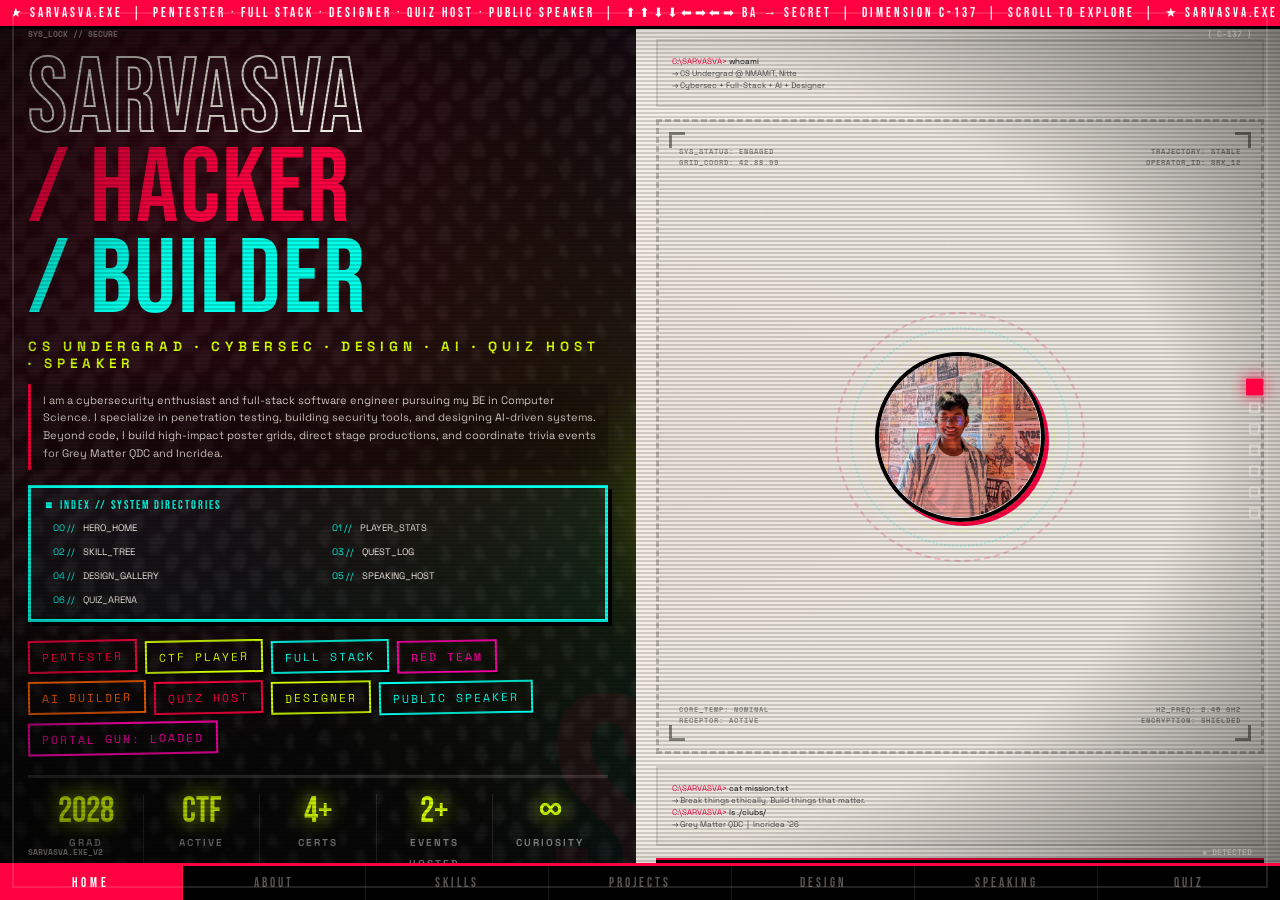
==== Portfolio/index.html @ 2b296f52 "work" ====
<!DOCTYPE html>
<html lang="en">

<head>
  <meta charset="UTF-8">
  <meta name="viewport" content="width=device-width, initial-scale=1.0">
  <title>SARVASVA :: PORTFOLIO</title>
  <link
    href="https://fonts.googleapis.com/css2?family=Bebas+Neue&family=Space+Mono:wght@400;700&family=Space+Grotesk:wght@400;700;900&display=swap"
    rel="stylesheet">
  <link rel="stylesheet" href="sarvasva_portfolio_v2.css">
</head>

<body>

  <!-- POSTER FRAME COORDINATE ANCHORS -->
  <div class="poster-frame-elements">
    <div style="position:fixed; top:28px; left:28px; z-index:9999; font-size:8px; opacity:0.35; color:var(--paper);">
      SYS_LOCK // SECURE</div>
    <div style="position:fixed; top:28px; right:28px; z-index:9999; font-size:8px; opacity:0.35; color:var(--paper);">[
      C-137 ]</div>
    <div style="position:fixed; bottom:42px; left:28px; z-index:9999; font-size:8px; opacity:0.35; color:var(--paper);">
      SARVASVA.EXE_V2</div>
    <div
      style="position:fixed; bottom:42px; right:28px; z-index:9999; font-size:8px; opacity:0.35; color:var(--paper);">◆
      DETECTED</div>
  </div>

  <div id="cDot"></div>
  <div id="cRing"></div>
  <canvas id="noiseCanvas"></canvas>
  <div id="scanlines"></div>
  <div id="rollingLine"></div>
  <div id="vignette"></div>
  <div id="centerGlow"></div>
  <div id="flickerEl"></div>

  <!-- GLOW BLOBS — repositioned to the right side (white paper background side) -->
  <div class="glow-blob"
    style="width:340px;height:230px;background:#ff0040;--dur:4s;--del:0s;--op:.1;right:15%;top:10%"></div>
  <div class="glow-blob"
    style="width:280px;height:210px;background:#d4ff00;--dur:5s;--del:1.5s;--op:.08;right:25%;top:45%"></div>
  <div class="glow-blob"
    style="width:220px;height:220px;background:#00ffea;--dur:6s;--del:3s;--op:.08;right:5%;bottom:10%"></div>
  <div class="glow-blob"
    style="width:250px;height:170px;background:#bf00ff;--dur:4.5s;--del:2s;--op:.1;right:8%;top:20%"></div>
  <div class="glow-blob"
    style="width:200px;height:180px;background:#ff00aa;--dur:5.5s;--del:0.8s;--op:.08;left:65%;top:5%"></div>

  <!-- KONAMI GAMING ARENA MODAL -->
  <div id="konami">
    <div class="k-big">ARCADE HACKER</div>
    <div class="k-sub">USE SPACEBAR OR TOUCH THE GAMEPAD TO JUMP OVER THE FIREWALLS.<br>SYS_TELEMETRY: EVADE NETWORK
      SPAM SHIELD</div>

    <div
      style="background:#000; border:3px solid var(--acid); padding:10px; position:relative; box-shadow:0 0 30px rgba(212,255,0,0.25); margin-bottom:18px; max-width:100%; width:640px; border-radius:4px; transform:rotate(-0.5deg);">
      <canvas id="gameCanvas" width="600" height="200"
        style="display:block; background:#050505; max-width:100%; height:auto; margin:0 auto; cursor:pointer;"></canvas>
      <div id="gameOverScreen"
        style="position:absolute; inset:0; background:rgba(8,8,8,0.92); display:none; flex-direction:column; align-items:center; justify-content:center; gap:12px; z-index:100;">
        <div
          style="font-family:'Bebas Neue',sans-serif; font-size:36px; color:var(--hot); letter-spacing:4px; text-shadow:0 0 20px var(--hot);">
          SYSTEM CRASHED</div>
        <div id="finalScore" style="font-size:11px; color:var(--paper); letter-spacing:1px;">DATA PACKETS EXFILTRATED: 0
        </div>
        <button class="k-close" onclick="startGame()"
          style="font-size:12px; padding:6px 14px; margin-top:5px; border-color:var(--acid); color:var(--acid); box-shadow:3px 3px 0 var(--acid);">REBOOT_HACK.EXE</button>
      </div>
    </div>

    <div style="display:flex; gap:12px;">
      <button class="k-close" onclick="startGame()"
        style="border-color:var(--cyan); color:var(--cyan); box-shadow:3px 3px 0 var(--cyan);">RUN GAME</button>
      <button class="k-close" onclick="closeGame()">CLOSE CONSOLE</button>
    </div>
  </div>

  <!-- TICKER -->
  <div id="ticker">
    <div class="tick-inner">
      &nbsp;&nbsp;★ SARVASVA.EXE &nbsp;|&nbsp; PENTESTER · FULL STACK · DESIGNER · QUIZ HOST · PUBLIC SPEAKER
      &nbsp;|&nbsp; ⬆⬆⬇⬇⬅➡⬅➡ BA → SECRET &nbsp;|&nbsp; DIMENSION C-137 &nbsp;|&nbsp;
      SCROLL TO EXPLORE &nbsp;|&nbsp; ★ SARVASVA.EXE &nbsp;|&nbsp; PENTESTER · FULL STACK · DESIGNER · QUIZ HOST ·
      PUBLIC SPEAKER &nbsp;|&nbsp; ⬆⬆⬇⬇⬅➡⬅➡ BA → SECRET &nbsp;|&nbsp; DIMENSION C-137
      &nbsp;|&nbsp; SCROLL TO EXPLORE &nbsp;|&nbsp;
    </div>
  </div>

  <!-- NAV DOTS (right side) -->
  <div id="navDots">
    <div class="ndot active" data-lbl="HOME" onclick="goSec(0)"></div>
    <div class="ndot" data-lbl="ABOUT" onclick="goSec(1)"></div>
    <div class="ndot" data-lbl="SKILLS" onclick="goSec(2)"></div>
    <div class="ndot" data-lbl="PROJECTS" onclick="goSec(3)"></div>
    <div class="ndot" data-lbl="DESIGN" onclick="goSec(4)"></div>
    <div class="ndot" data-lbl="SPEAKING" onclick="goSec(5)"></div>
    <div class="ndot" data-lbl="QUIZ" onclick="goSec(6)"></div>
  </div>

  <!-- NAV STRIP (bottom) -->
  <div id="navStrip">
    <button class="nsb active" onclick="goSec(0);setActive(this)">HOME</button>
    <button class="nsb" onclick="goSec(1);setActive(this)">ABOUT</button>
    <button class="nsb" onclick="goSec(2);setActive(this)">SKILLS</button>
    <button class="nsb" onclick="goSec(3);setActive(this)">PROJECTS</button>
    <button class="nsb" onclick="goSec(4);setActive(this)">DESIGN</button>
    <button class="nsb" onclick="goSec(5);setActive(this)">SPEAKING</button>
    <button class="nsb" onclick="goSec(6);setActive(this);initQ()">QUIZ</button>
  </div>

  <div id="scroller">

    <!-- S0: HERO (HOME) -->
    <section class="snap-sec" id="s0">
      <div class="hero-grid" style="flex:1;min-height:0">
        <div class="hero-left">
          <div>
            <div class="h-name rv">
              <span class="outline">SARVASVA</span>
              <span class="hot">/ HACKER</span>
              <span class="cyn">/ BUILDER</span>
            </div>
            <div class="h-sub rv" style="transition-delay:.1s">CS Undergrad · Cybersec · Design · AI · Quiz Host ·
              Speaker</div>

            <!-- BRAND PERSONAL INTRODUCTION -->
            <div class="h-intro rv"
              style="transition-delay:.14s; margin-top: 12px; font-size: 11px; line-height: 1.6; color: rgba(245,240,232,0.85); background: rgba(0,0,0,0.2); padding: 8px 12px; border-left: 3px solid var(--hot);">
              I am a cybersecurity enthusiast and full-stack software engineer pursuing my BE in Computer Science. I
              specialize in penetration testing, building security tools, and designing AI-driven systems. Beyond code,
              I build high-impact poster grids, direct stage productions, and coordinate trivia events for Grey Matter
              QDC and Incridea.
            </div>

            <!-- DYNAMIC CYBER INDEX (TABLE OF CONTENTS) -->
            <div class="toc-box rv" style="transition-delay:.18s;">
              <div
                style="font-family:'Bebas Neue',sans-serif; font-size:12px; letter-spacing:2px; color:var(--cyan); margin-bottom:6px; display:flex; align-items:center; gap:6px;">
                <span>■</span> INDEX // SYSTEM DIRECTORIES
              </div>
              <div style="display:grid; grid-template-columns:1fr 1fr; gap:6px 12px; font-size:9.5px;">
                <a href="javascript:goSec(0)"><span style="color:var(--cyan);">00 //</span> HERO_HOME</a>
                <a href="javascript:goSec(1)"><span style="color:var(--cyan);">01 //</span> PLAYER_STATS</a>
                <a href="javascript:goSec(2)"><span style="color:var(--cyan);">02 //</span> SKILL_TREE</a>
                <a href="javascript:goSec(3)"><span style="color:var(--cyan);">03 //</span> QUEST_LOG</a>
                <a href="javascript:goSec(4)"><span style="color:var(--cyan);">04 //</span> DESIGN_GALLERY</a>
                <a href="javascript:goSec(5)"><span style="color:var(--cyan);">05 //</span> SPEAKING_HOST</a>
                <a href="javascript:goSec(6)"><span style="color:var(--cyan);">06 //</span> QUIZ_ARENA</a>
              </div>
            </div>

            <div class="tags rv" style="transition-delay:.22s">
              <span class="tag" onclick="bTag(this)" data-title="Penetration Tester"
                data-info="Auditing networks, reverse engineering systems, and conducting detailed risk analyses.">PENTESTER</span>
              <span class="tag" onclick="bTag(this)" data-title="CTF Player"
                data-info="Actively conquering binary exploitation, cryptography, and reverse engineering flags.">CTF
                PLAYER</span>
              <span class="tag" onclick="bTag(this)" data-title="Full Stack Developer"
                data-info="Coding modular backend servers, databases, and highly responsive interactive web shells.">FULL
                STACK</span>
              <span class="tag" onclick="bTag(this)" data-title="Red Team Specialist"
                data-info="Simulating high-threat adversary workflows to build robust network defenses.">RED TEAM</span>
              <span class="tag" onclick="bTag(this)" data-title="AI System Builder"
                data-info="Deploying customized large language models, vector stores, and custom RAG chains.">AI
                BUILDER</span>
              <span class="tag" onclick="bTag(this)" data-title="Quiz Host & Master"
                data-info="Drafting mind-bending trivia queries and managing live stage scoring interfaces.">QUIZ
                HOST</span>
              <span class="tag" onclick="bTag(this)" data-title="Graphic & UI Designer"
                data-info="Curating dark sci-fi aesthetics, fluid UI grids, and high-impact event vectors.">DESIGNER</span>
              <span class="tag" onclick="bTag(this)" data-title="Public Speaker"
                data-info="Coordinating live stage operations and presenting technical workshops on offensive cyber security.">PUBLIC
                SPEAKER</span>
              <span class="tag" onclick="bTag(this)" data-title="Portal Gun State"
                data-info="Wubba Lubba Dub Dub! System parameters operating at maximum legendary levels.">PORTAL GUN:
                LOADED</span>
            </div>
          </div>
          <div class="h-stats rv" style="transition-delay:.26s">
            <div class="hstat" data-title="Academic Status"
              data-info="Pursuing a Bachelor of Engineering in Computer Science (Graduating in 2028)."><span
                class="hstat-n">2028</span><span class="hstat-l">Grad</span></div>
            <div class="hstat" data-title="Competitive Coding"
              data-info="Regularly auditing platforms and executing capture-the-flag network challenges."><span
                class="hstat-n">CTF</span><span class="hstat-l">Active</span></div>
            <div class="hstat" data-title="Professional Badges"
              data-info="Google Cybersec Foundation, TryHackMe 101, and Unreal Engine Blueprint certificates unlocked.">
              <span class="hstat-n">4+</span><span class="hstat-l">Certs</span>
            </div>
            <div class="hstat" data-title="Stage Productions"
              data-info="Successfully hosted Grey Matter QDC trivia nights and Incridea college fest events."><span
                class="hstat-n">2+</span><span class="hstat-l">Events Hosted</span></div>
            <div class="hstat" data-title="Inquiry Metric"
              data-info="Endless capacity for hacking deep hardware layers and styling glowing cyber interfaces."><span
                class="hstat-n">&#8734;</span><span class="hstat-l">Curiosity</span></div>
          </div>
        </div>

        <!-- HERO RIGHT — PROFILE PHOTO SURROUNDED BY DYNAMIC TERMINAL DIAGNOSTIC LOGS -->
        <div class="hero-right">
          <!-- Top Terminal Diagnostics -->
          <div class="term rv"
            style="margin: 0; font-size: 8px; line-height: 1.5; border-color: rgba(8,8,8,0.1); background: rgba(0,0,0,0.03);"
            data-title="Terminal Diagnostics"
            data-info="Diagnostic logs displaying core academic targets, active club roles, and developer traits.">
            <div><span class="p" style="color:var(--hot);">C:\SARVASVA&gt;</span> whoami</div>
            <div class="o" style="color:rgba(8,8,8,0.7);">&rarr; CS Undergrad @ NMAMIT, Nitte</div>
            <div class="o" style="color:rgba(8,8,8,0.7);">&rarr; Cybersec + Full-Stack + AI + Designer</div>
          </div>

          <!-- Center Photo Zone -->
          <div class="photo-zone">
            <!-- Orbiting rings -->
            <div class="photo-decor-ring ring-outer"></div>
            <div class="photo-decor-ring ring-mid"></div>
            <div class="photo-decor-ring ring-inner"></div>

            <!-- Corner Brackets -->
            <div class="photo-bracket bracket-tl"></div>
            <div class="photo-bracket bracket-tr"></div>
            <div class="photo-bracket bracket-bl"></div>
            <div class="photo-bracket bracket-br"></div>

            <!-- Cyber Telemetry overlays -->
            <div class="photo-telemetry tel-top-left">SYS_STATUS: ENGAGED<br>GRID_COORD: 42.88.99</div>
            <div class="photo-telemetry tel-top-right">TRAJECTORY: STABLE<br>OPERATOR_ID: SRX_12</div>
            <div class="photo-telemetry tel-bottom-left">CORE_TEMP: NOMINAL<br>RECEPTOR: ACTIVE</div>
            <div class="photo-telemetry tel-bottom-right">HZ_FREQ: 2.45 GHz<br>ENCRYPTION: SHIELDED</div>

            <!-- Clickable Photo Container -->
            <div id="profilePhotoContainer" class="photo-container rv sr"
              style="transition-delay:.22s; width: 170px; height: 170px; border-radius: 50%; overflow: hidden; border: 4px solid #000; box-shadow: 4px 4px 0 var(--hot); position: relative; z-index: 2; cursor: pointer; margin: 0 auto;"
              data-title="Personal Profile Photo" data-info="Sarvasva's verified operator portrait. Click to interact!">
              <img src="user_profile.png" alt="Sarvasva Profile"
                style="width: 100%; height: 100%; object-fit: cover; display: block; border-radius: 50%;">
            </div>

            <!-- Dialogue bubble -->
            <div id="pokeDialog" class="poke-bubble" style="top: 20px; left: 52%;">STOP TOUCHING ME!</div>
          </div>

          <!-- Bottom Terminal Diagnostics -->
          <div class="term rv"
            style="margin: 0; font-size: 8px; line-height: 1.5; border-color: rgba(8,8,8,0.1); background: rgba(0,0,0,0.03);"
            data-title="Mission Telemetry" data-info="Hacking targets, club records, and software metrics.">
            <div><span class="p" style="color:var(--hot);">C:\SARVASVA&gt;</span> cat mission.txt</div>
            <div class="o" style="color:rgba(8,8,8,0.7);">&rarr; Break things ethically. Build things that matter.</div>
            <div><span class="p" style="color:var(--hot);">C:\SARVASVA&gt;</span> ls ./clubs/</div>
            <div class="o" style="color:rgba(8,8,8,0.7);">&rarr; Grey Matter QDC &nbsp;|&nbsp; Incridea '26</div>
          </div>

          <!-- Bar Stats -->
          <div class="poster-bar" style="background:#000; border-top: 2px solid var(--hot); padding: 6px 12px;">
            <div class="pb-quote rv" style="transition-delay:.3s; color:#fff;" data-title="Rick Sanchez Quote"
              data-info="Active console broadcast node.">"I'M DEVELOPER RICK!"</div>
            <div class="pb-right">
              <span class="pb-hp-label">HP</span>
              <div class="pb-track">
                <div class="pb-fill"></div>
              </div>
              <span id="clk">00:00:00</span>
            </div>
          </div>
        </div>
      </div>
      <div class="scroll-hint">scroll to explore <span class="sh-arr">&#8595;</span></div>
    </section>

    <!-- S1: PLAYER STATS (ABOUT ME RIGHT AFTER HOME) -->
    <section class="snap-sec" id="s1">
      <div class="sec-hdr">
        <div class="sec-num">01</div>
        <div class="sec-title rv sl">PLAYER <em>STATS</em></div>
      </div>
      <div class="sec-body" style="padding:3px; position:relative;">
        <!-- Cyber Sticker stamp -->
        <svg class="cyber-badge" style="top: -22px; right: 55px; transform: rotate(14deg);" viewBox="0 0 100 100"
          data-title="System Operator Certified Sticker"
          data-info="Hacker credentials initialized. System integrity check operating at 100% efficiency.">
          <polygon points="50,5 95,25 95,75 50,95 5,75 5,25" fill="var(--ink)" stroke="var(--acid)" stroke-width="4" />
          <circle cx="50" cy="50" r="28" fill="none" stroke="var(--acid)" stroke-dasharray="3 3" stroke-width="2" />
          <text x="50" y="46" font-family="'Space Grotesk'" font-size="10" font-weight="bold" fill="var(--acid)"
            text-anchor="middle" letter-spacing="1">SYS_OP</text>
          <text x="50" y="62" font-family="'Space Grotesk'" font-size="10" font-weight="bold" fill="var(--acid)"
            text-anchor="middle" letter-spacing="1">ACTIVE</text>
        </svg>
        <div class="asplit">
          <div class="aleft">
            <div class="statg rv">
              <div class="stc" data-title="Graduation Quest"
                data-info="On track to finalize CS engineering degree layers in 2028."><span
                  class="stbig">2028</span><span class="stsm">Graduation</span></div>
              <div class="stc" data-title="Hacking Activity"
                data-info="Regularly auditing platforms and executing capture-the-flag network challenges."><span
                  class="stbig">CTF</span><span class="stsm">Active</span></div>
              <div class="stc" data-title="Credentials Block"
                data-info="4+ global security and framework certifications acquired and validated."><span
                  class="stbig">4+</span><span class="stsm">Certs</span></div>
              <div class="stc" data-title="Curiosity Curve"
                data-info="Hacking deep hardware loops and styling interfaces forever."><span
                  class="stbig">&#8734;</span><span class="stsm">Curiosity</span></div>
            </div>
            <div style="height:3px;background:rgba(245,240,232,.08);margin:3px 0"></div>
            <div class="term rv" style="transition-delay:.1s" data-title="Clubs & Affiliations"
              data-info="Clubs, committees, and publicity networks.">
              <div><span class="p">C:\SARVASVA&gt;</span> ls ./clubs/</div>
              <div class="o">&rarr; Grey Matter QDC (Design + Quiz) &nbsp;&#183;&nbsp; Incridea '26 (Publicity)</div>
              <div><span class="p">C:\SARVASVA&gt;</span> whoami</div>
              <div class="o">&rarr; CS Undergrad @ NMAM Institute of Technology, Nitte</div>
            </div>
            <div class="term rv" style="transition-delay:.15s" data-title="Professional Logs"
              data-info="System history: Asynchronous hardware development and prompt framework designs.">
              <div><span class="p">C:\SARVASVA&gt;</span> cat experience.txt</div>
              <div class="o">&rarr; Software Dev Intern — AIC NITTE Incubation Center</div>
              <div class="o">&rarr; Jun–Aug 2024 · Hardware + Arduino + Prompt Engineering</div>
            </div>
          </div>
          <div class="aright">
            <div
              style="font-family:'Bebas Neue',sans-serif;font-size:12px;letter-spacing:4px;color:rgba(245,240,232,.28);margin-bottom:10px">
              ACHIEVEMENTS UNLOCKED</div>
            <div class="certs rv">
              <div class="cert" data-title="Google Credential"
                data-info="Google Cybersecurity Professional Certification. Network defense, incident response, and Unix logging.">
                Google: Cybersecurity Foundations</div>
              <div class="cert" data-title="TryHackMe Rank"
                data-info="TryHackMe Cybersecurity 101. Auditing web injection layers, active scans, and cryptos.">
                TryHackMe: Cybersecurity 101</div>
              <div class="cert" data-title="Hacking Badge"
                data-info="Ethical Hacking course by ZSecurity. Sockets, reverse proxies, and trojans.">ZSecurity:
                Ethical Hacking From Scratch</div>
              <div class="cert" data-title="UE5 Engine Developer"
                data-info="Unreal Engine Blueprint Developer certification. Compiling virtual physics nodes and 3D visual environments.">
                Unreal Engine Blueprint Developer</div>
            </div>
            <div
              style="font-family:'Bebas Neue',sans-serif;font-size:12px;letter-spacing:4px;color:rgba(245,240,232,.28);margin:11px 0 9px">
              OPEN TO COLLABORATE</div>
            <div class="cbtns rv" style="transition-delay:.12s">
              <a href="mailto:sarvasva5758@gmail.com" class="cbtn" data-title="Direct Mail Connection"
                data-info="Send a secure connection request directly to sarvasva5758@gmail.com.">✉
                &nbsp;sarvasva5758@gmail.com<span class="arr">&rarr;</span></a>
              <a href="https://linkedin.com/in/sarvasva-s-4470562b4" class="cbtn" target="_blank" rel="noopener"
                data-title="LinkedIn Hub" data-info="Connect via professional profile pathways on LinkedIn.">⬥
                &nbsp;LinkedIn<span class="arr">&rarr;</span></a>
              <a href="https://github.com/scrxtch12418" class="cbtn" target="_blank" rel="noopener"
                data-title="GitHub Matrix"
                data-info="Browse active code blocks, AI libraries, and retro script modules on GitHub.">⌥ &nbsp;GitHub
                / scrxtch12418<span class="arr">&rarr;</span></a>
              <a href="tel:+918618971296" class="cbtn" data-title="Mobile Shell Direct"
                data-info="Dial the direct operator mobile voice pipeline at +91 861 897 1296.">☎ &nbsp;+91 861 897
                1296<span class="arr">&rarr;</span></a>
            </div>
          </div>
        </div>
      </div>
    </section>

    <!-- S2: SKILLS -->
    <section class="snap-sec" id="s2">
      <div class="sec-hdr">
        <div class="sec-num">02</div>
        <div class="sec-title rv sl">SKILL <em>TREE</em></div>
      </div>
      <div class="sec-body">
        <div class="sg">
          <div class="sk rv" style="transition-delay:.05s">
            <div class="sk-title">CYBER / OFFENSE</div>
            <div class="sk-list">
              <div class="sk-item">Penetration Testing <span style="color:var(--hot)">[READY]</span></div>
              <div class="sk-item">Red Teaming <span style="color:var(--hot)">[READY]</span></div>
              <div class="sk-item">Network Engineering <span style="color:var(--hot)">[READY]</span></div>
              <div class="sk-item">LLM Security <span style="color:var(--hot)">[READY]</span></div>
              <div class="sk-item">Vulnerability Analysis <span style="color:var(--hot)">[READY]</span></div>
            </div>
            <div class="brow">
              <span class="badge" data-title="Exploitation Suite"
                data-info="Metasploit: Premier active cyber vulnerability execution framework.">Metasploit</span>
              <span class="badge" data-title="Cyber OS Platform"
                data-info="Kali Linux: Offensive platform for auditing hardware and software endpoints.">Kali
                Linux</span>
              <span class="badge" data-title="Security Standard"
                data-info="OWASP: Top 10 vulnerabilities auditor tracking web data breaches.">OWASP</span>
              <span class="badge" data-title="Packet Analyzer"
                data-info="Wireshark: Analyzing deep network streams, protocol packets, and frame handshakes.">Wireshark</span>
            </div>
          </div>
          <div class="sk rv" style="transition-delay:.1s">
            <div class="sk-title">LANGUAGES</div>
            <div class="sk-list">
              <div class="sk-item">Python <span style="color:var(--acid)">[READY]</span></div>
              <div class="sk-item">JavaScript <span style="color:var(--acid)">[READY]</span></div>
              <div class="sk-item">Java <span style="color:var(--acid)">[READY]</span></div>
              <div class="sk-item">C <span style="color:var(--acid)">[READY]</span></div>
              <div class="sk-item">C# <span style="color:var(--acid)">[READY]</span></div>
            </div>
            <div class="brow">
              <span class="badge" data-title="Backend JS"
                data-info="Node.js: High-performance V8 runtime executing scalable backend servers.">Node.js</span>
              <span class="badge" data-title="Server Router"
                data-info="Express: Clean routing architecture handling client APIs and REST requests.">Express</span>
              <span class="badge" data-title="API Architecture"
                data-info="REST API: Building standard JSON endpoints for instant network data delivery.">REST
                API</span>
            </div>
          </div>
          <div class="sk rv" style="transition-delay:.15s">
            <div class="sk-title">DESIGN</div>
            <div class="sk-list">
              <div class="sk-item">Canva <span style="color:var(--cyan)">[READY]</span></div>
              <div class="sk-item">Lightroom <span style="color:var(--cyan)">[READY]</span></div>
              <div class="sk-item">Content Writing <span style="color:var(--cyan)">[READY]</span></div>
              <div class="sk-item">Typography <span style="color:var(--cyan)">[READY]</span></div>
            </div>
            <div class="brow">
              <span class="badge" data-title="Creative Agency"
                data-info="Grey Matter QDC: Leading graphic campaigns and orchestrating massive stage quizzes.">Grey
                Matter QDC</span>
              <span class="badge" data-title="National Tech Fest"
                data-info="Incridea '26: Designing the visual identity pack and co-hosting major stage tracks.">Incridea
                '26</span>
            </div>
          </div>
          <div class="sk rv" style="transition-delay:.2s">
            <div class="sk-title">AI / ML</div>
            <div class="sk-list">
              <div class="sk-item">LLM Integration <span style="color:var(--purple)">[READY]</span></div>
              <div class="sk-item">RAG Systems <span style="color:var(--purple)">[READY]</span></div>
              <div class="sk-item">LSTM / ML <span style="color:var(--purple)">[READY]</span></div>
            </div>
            <div class="brow">
              <span class="badge" data-title="Local AI Hub"
                data-info="Ollama: Executing secure offline models (Llama3, Mistral) on hardware setups.">Ollama</span>
              <span class="badge" data-title="AI Pipeline Agent"
                data-info="LangChain: Developing structured workflows to chain prompts, tools, and data stores.">LangChain</span>
              <span class="badge" data-title="Prompt Tuning"
                data-info="Prompt Eng.: Structuring meta-parameters to guide neural networks into accurate outputs.">Prompt
                Eng.</span>
            </div>
          </div>
        </div>
      </div>
    </section>

    <!-- S3: PROJECTS (QUEST LOG WITH GITHUB REDIRECTS) -->
    <section class="snap-sec" id="s3">
      <div class="sec-hdr">
        <div class="sec-num">03</div>
        <div class="sec-title rv sl">QUEST <em>LOG</em></div>
      </div>
      <div class="sec-body" style="position:relative;">
        <!-- Cyber Stamp sticker -->
        <svg class="cyber-badge" style="top: -24px; right: 50px; transform: rotate(-8deg);" viewBox="0 0 100 100"
          data-title="Code exfiltrator badge"
          data-info="Quest Log verified blocks. 100% of repositories successfully deployed and compiled.">
          <circle cx="50" cy="50" r="42" fill="var(--ink)" stroke="var(--cyan)" stroke-width="4" />
          <polygon points="50,15 85,78 15,78" fill="none" stroke="var(--cyan)" stroke-width="2" />
          <text x="50" y="52" font-family="'Space Grotesk'" font-size="10" font-weight="bold" fill="var(--cyan)"
            text-anchor="middle">CODE</text>
          <text x="50" y="66" font-family="'Space Grotesk'" font-size="10" font-weight="bold" fill="var(--cyan)"
            text-anchor="middle">DEPLOY</text>
        </svg>
        <div class="pg">
          <a href="https://github.com/scrxtch12418/Projects/tree/main/Prompt%20Injection%20Checker" target="_blank"
            rel="noopener" class="pc-link">
            <div class="pc rv" data-n="01" data-title="LLM Security Framework"
              data-info="Click to view Github repository. Prevent prompt injections, scan PII keys, and secure API layers.">
              <div class="p-rarity epic">&#9670; EPIC RARITY</div>
              <div class="p-title">LLM SECURITY FRAMEWORK</div>
              <div class="p-desc">Red-teaming framework with input/output validation pipelines. Detects prompt injection
                across 11 categories — API keys, SSNs, JWT tokens. Confidence scoring + severity classification. Full
                CLI tool with test suite.</div>
              <div class="ptags"><span class="ptag">Python</span><span class="ptag">NLP</span><span
                  class="ptag">spaCy</span><span class="ptag">LangChain</span><span class="ptag">Red Team</span></div>
            </div>
          </a>
          <a href="https://github.com/scrxtch12418/rat-research" target="_blank" rel="noopener" class="pc-link">
            <div class="pc rv" data-n="02" style="transition-delay:.08s" data-title="RAT - Cyber Lab Research"
              data-info="Click to view Github repository. Testing socket client connections and reverse terminal telemetry.">
              <div class="p-rarity rare">&#9670; RARE RARITY</div>
              <div class="p-title">RAT — ETHICAL RESEARCH</div>
              <div class="p-desc">Python Remote Access Trojan in a controlled lab — reverse shell, remote command
                execution, file exfiltration. Documented threat-model analysis. For ethical use only.</div>
              <div class="ptags"><span class="ptag">Python</span><span class="ptag">Sockets</span><span
                  class="ptag">Ethical Hacking</span><span class="ptag">Threat Modeling</span></div>
            </div>
          </a>
          <a href="https://github.com/scrxtch12418/Projects/tree/main/Focus%20Extension" target="_blank" rel="noopener"
            class="pc-link">
            <div class="pc rv" data-n="03" style="transition-delay:.16s" data-title="ADHD Focus Node"
              data-info="Click to view Github repository. Persistent storage timers, tab limiting, and domain blockades.">
              <div class="p-rarity uncommon">&#9670; UNCOMMON</div>
              <div class="p-title">ADHD FOCUS EXTENSION</div>
              <div class="p-desc">Published Chrome extension — focus timers, site-blocking, task reminders. Chrome
                Extensions API for persistent storage and tab management.</div>
              <div class="ptags"><span class="ptag">HTML/CSS</span><span class="ptag">JavaScript</span><span
                  class="ptag">Chrome API</span><span class="ptag">UX Design</span></div>
            </div>
          </a>
        </div>
        <div style="background:var(--hot);padding:12px 18px;margin-top:12px" data-title="Rick's Wisdom Broadcast"
          data-info="Wubba Lubba Dub Dub! Make sure to take the side quests; they have the most interesting code.">
          <span style="font-family:'Bebas Neue',sans-serif;font-size:17px;letter-spacing:3px;color:#fff">"That's a side
            quest, Morty. Everything in life is a side quest."</span>
        </div>
      </div>
    </section>

    <!-- S4: DESIGN GALLERY -->
    <section class="snap-sec" id="s4">
      <div class="sec-hdr">
        <div class="sec-num">04</div>
        <div class="sec-title rv sl">DESIGN <em>GALLERY</em></div>
      </div>
      <div class="sec-body">
        <div class="design-info-bar">
          <span>Grey Matter QDC &nbsp;&#183;&nbsp; Incridea '26 &nbsp;&#183;&nbsp; Event Design</span>
          <span style="color:rgba(245,240,232,.25)">Hover to explore details & click to expand</span>
        </div>

        <div class="dg-grid">

          <div class="di rv" style="transition-delay:.04s">
            <img class="di-img" src="motley_crew_quiz.png" alt="The Motley Crew Quiz">
            <div class="di-ov">
              <div class="di-ov-title">THE MOTLEY CREW QUIZ</div>
              <div class="di-ov-sub">Grey Matter Presents · 11th April · 9:30 AM</div>
            </div>
          </div>

          <div class="di rv" style="transition-delay:.08s">
            <img class="di-img" src="nutella_quiz.png" alt="The Nutella Quiz">
            <div class="di-ov">
              <div class="di-ov-title">THE NUTELLA QUIZ</div>
              <div class="di-ov-sub">Grey Matter Presents · Chocolate Trivia</div>
            </div>
          </div>

          <div class="di rv" style="transition-delay:.12s">
            <img class="di-img" src="dia_de_muertos_quiz.png" alt="Día de Muertos Quiz">
            <div class="di-ov">
              <div class="di-ov-title">DÍA DE MUERTOS QUIZ</div>
              <div class="di-ov-sub">Grey Matter Presents · Minis #18</div>
            </div>
          </div>

          <div class="di rv" style="transition-delay:.16s">
            <img class="di-img" src="starter_quiz.png" alt="The Starter Quiz">
            <div class="di-ov">
              <div class="di-ov-title">THE STARTER QUIZ</div>
              <div class="di-ov-sub">Grey Matter Presents · 11th April · 9:30 AM</div>
            </div>
          </div>

          <div class="di rv" style="transition-delay:.2s">
            <img class="di-img" src="kbk_quiz.png" alt="Kaun Banega Khiladi?">
            <div class="di-ov">
              <div class="di-ov-title">KAUN BANEGA KHILADI?</div>
              <div class="di-ov-sub">Sports & Strategy Collage Quiz</div>
            </div>
          </div>

          <div class="di rv" style="transition-delay:.24s">
            <img class="di-img" src="rewind_quiz.png" alt="Rewind Quiz Poster">
            <div class="di-ov">
              <div class="di-ov-title">REWIND QUIZ</div>
              <div class="di-ov-sub">Grey Matter Presents · Pop Culture Trivia</div>
            </div>
          </div>

          <div class="di rv" style="transition-delay:.28s">
            <img class="di-img" src="studio99.png" alt="Studio 99 Salon Poster">
            <div class="di-ov">
              <div class="di-ov-title">STUDIO 99</div>
              <div class="di-ov-sub">Unisex Salon · Identity Graphics</div>
            </div>
          </div>

          <div class="di rv" style="transition-delay:.32s">
            <img class="di-img" src="videogames_quiz.png" alt="Video Games Quiz Poster">
            <div class="di-ov">
              <div class="di-ov-title">VIDEO GAMES QUIZ</div>
              <div class="di-ov-sub">Grey Matter Presents · Minis #11</div>
            </div>
          </div>

          <div class="di rv" style="transition-delay:.36s">
            <img class="di-img" src="theoffice_quiz.png" alt="The Office Quiz Poster">
            <div class="di-ov">
              <div class="di-ov-title">THE OFFICE QUIZ</div>
              <div class="di-ov-sub">Grey Matter Presents · Dunder Mifflin Trivia</div>
            </div>
          </div>

          <div class="di rv" style="transition-delay:.4s">
            <img class="di-img" src="join_us_liquid.png" alt="Grey Matter Recruitment Liquid Poster">
            <div class="di-ov">
              <div class="di-ov-title">GREY MATTER RECRUITMENT</div>
              <div class="di-ov-sub">Join Us ·</div>
            </div>
          </div>

          <div class="di rv" style="transition-delay:.44s">
            <img class="di-img" src="join_us_waves.png" alt="Grey Matter Recruitment Waves Poster">
            <div class="di-ov">
              <div class="di-ov-title">GREY MATTER RECRUITMENT</div>
              <div class="di-ov-sub">Join Us ·</div>
            </div>
          </div>

        </div>
      </div>
    </section>

    <!-- S5: SPEAKING & HOSTING (WITH EXPANDABLE PHOTO GRIDS) -->
    <section class="snap-sec" id="s5">
      <div class="sec-hdr">
        <div class="sec-num">05</div>
        <div class="sec-title rv sl">SPEAKING <em>&amp; HOSTING</em></div>
      </div>
      <div class="sec-body" style="position:relative;">
        <!-- Megaphone / Stage Badge -->
        <svg class="cyber-badge" style="top: -24px; right: 50px; transform: rotate(12deg);" viewBox="0 0 100 100"
          data-title="Stage Master certified sticker"
          data-info="Hosted Grey Matter QDC and Incridea. Engaging national crowds and managing real-time stages.">
          <circle cx="50" cy="50" r="42" fill="var(--ink)" stroke="var(--pink)" stroke-width="4" />
          <path d="M30,42 L42,42 L54,30 L54,70 L42,58 L30,58 Z" fill="none" stroke="var(--pink)" stroke-width="3" />
          <path d="M62,40 C68,45 68,55 62,60" fill="none" stroke="var(--pink)" stroke-width="3"
            stroke-linecap="round" />
          <text x="50" y="86" font-family="'Space Grotesk'" font-size="8" font-weight="bold" fill="var(--pink)"
            text-anchor="middle" letter-spacing="1">STAGE OK</text>
        </svg>
        <div
          style="background:rgba(0,255,234,.06);border-left:4px solid var(--cyan);padding:8px 14px;margin-bottom:12px"
          data-title="Stage Metrics"
          data-info="Audience metrics: 500+ attendees engaged across various public hosting and technical demonstration modules.">
          <span
            style="font-family:'Space Mono',monospace;font-size:9px;letter-spacing:2px;color:rgba(0,255,234,.5);text-transform:uppercase">Public
            speaking &nbsp;&#183;&nbsp; Event hosting &nbsp;&#183;&nbsp; Quiz mastering &nbsp;&#183;&nbsp; Stage
            presence</span>
        </div>
        <div class="speak-grid">

          <div class="speak-card rv" data-icon="🎙" style="transition-delay:.05s"
            data-title="Grey Matter QDC Quiz Nights"
            data-info="Commanded the spotlight as Quiz Master, directing real-time score grids and managing team dynamics.">
            <div class="speak-type">Quiz Master</div>
            <div class="speak-title">GREY MATTER QDC QUIZ NIGHTS</div>
            <div class="speak-meta">Grey Matter QDC &nbsp;&#183;&nbsp; NMAM Institute &nbsp;&#183;&nbsp; Ongoing</div>
            <div class="speak-desc">Hosted multiple intra-college and inter-college quizzes as Quiz Master for the Grey
              Matter Quiz & Debate Club. Wrote questions, managed rounds, kept audience energy high, and handled live
              judging.</div>

            <!-- Grid inside card to add multiple photos under one event -->
            <div class="speak-img-grid">
              <div class="speak-img-wrapper"><img src="motley_crew_quiz.png" alt="Quiz Night Scene 1"></div>
              <div class="speak-img-wrapper"><img src="nutella_quiz.png" alt="Quiz Night Scene 2"></div>
              <div class="speak-img-wrapper"><img src="starter_quiz.png" alt="Quiz Night Scene 3"></div>
            </div>

            <div class="speak-tags"><span class="speak-tag">Quiz Master</span><span class="speak-tag">Audience
                Mgmt</span><span class="speak-tag">Live Judging</span></div>
          </div>

          <div class="speak-card rv" data-icon="🎉" style="transition-delay:.1s" data-title="Incridea '26 Host"
            data-info="Managed stage flows, introduced high-level panels, and hyped over 1000+ national-level attendees.">
            <div class="speak-type">Event Co-Host</div>
            <div class="speak-title">INCRIDEA '26 SIDE EVENTS</div>
            <div class="speak-meta">Incridea '26 Tech Fest &nbsp;&#183;&nbsp; NMAM Institute &nbsp;&#183;&nbsp; 2026
            </div>
            <div class="speak-desc">Co-hosted side events at the annual inter-college tech fest Incridea '26.
              Coordinated event flow during flashmobs, introduced various events and committees, managed transitions
              between segments, and
              engaged a large inter-college audience.</div>

            <!-- Grid inside card to add multiple photos under one event -->
            <div class="speak-img-grid">
              <div class="speak-img-wrapper"><img src="incridea_poster.png" alt="Incridea Scene 1"></div>
              <div class="speak-img-wrapper"><img src="dia_de_muertos_quiz.png" alt="Incridea Scene 2"></div>
              <div class="speak-img-wrapper"><img src="kbk_quiz.png" alt="Incridea Scene 3"></div>
            </div>

            <div class="speak-tags"><span class="speak-tag">Co-Host</span><span class="speak-tag">Stage Mgmt</span><span
                class="speak-tag">Inter-college</span></div>
          </div>

        </div>
      </div>
    </section>

    <!-- S6: QUIZ -->
    <section class="snap-sec" id="s6">
      <div class="sec-hdr">
        <div class="sec-num">06</div>
        <div class="sec-title rv sl">QUIZ <em>ARENA</em></div>
      </div>
      <div class="qwrap">
        <div id="qgame">
          <div class="qmeta">
            <div style="font-family:'Space Mono',monospace;font-size:9px;letter-spacing:2px;color:rgba(245,240,232,.3)">
              CAN YOU BEAT THE QUIZ MASTER?</div>
            <div class="qscore">SCORE: <span id="sv">0</span>/<span id="st">8</span></div>
          </div>
          <div class="qpips" id="qpips"></div>
          <div style="height:13px"></div>
          <div class="qtxt" id="qtxt"></div>
          <div class="qopts" id="qopts"></div>
          <div class="qfb" id="qfb"></div>
          <button class="qnxt" id="qnxt" onclick="nextQ()">NEXT QUESTION &rarr;</button>
        </div>
        <div class="qres" id="qres">
          <span class="rlabel">FINAL SCORE</span>
          <span class="rscore" id="rsc">0</span>
          <div class="rmsg" id="rmsg"></div>
          <button class="rbtn" onclick="initQ()">&#8617; PLAY AGAIN</button>
        </div>
      </div>
    </section>

  </div><!-- /scroller -->

  <!-- LIGHTBOX MODAL FOR DESIGNS -->
  <div id="designModal">
    <button id="modalClose">CLOSE [ESC]</button>
    <img id="modalImg" src="" alt="Full Design View">
    <div id="modalCap"></div>
  </div>

  <script src="sarvasva_portfolio_v2.js"></script>
</body>

</html>
---- Portfolio/sarvasva_portfolio_v2.css ----
* {
      box-sizing: border-box;
      margin: 0;
      padding: 0
    }

    :root {
      --hot: #ff0040;
      --acid: #d4ff00;
      --cyan: #00ffea;
      --purple: #bf00ff;
      --orange: #ff6200;
      --pink: #ff00aa;
      --ink: #080808;
      --paper: #f5f0e8;
    }

    /* HIGH-IMPACT POSTER BACKGROUND MATCHING UPLOADED RETRO SAMPLES */
    body {
      background-color: var(--ink);
      background-image:
        /* Subtle neon scan coordinates grid */
        linear-gradient(rgba(255, 0, 64, 0.03) 1px, transparent 1px),
        linear-gradient(90deg, rgba(255, 0, 64, 0.03) 1px, transparent 1px),
        /* Distressed textured glowing coordinate gradients */
        radial-gradient(circle at 12% 18%, rgba(255, 0, 64, 0.16), transparent 45%),
        radial-gradient(circle at 88% 78%, rgba(0, 255, 234, 0.16), transparent 50%),
        radial-gradient(circle at 50% 50%, rgba(212, 255, 0, 0.08), transparent 55%),
        radial-gradient(circle at 80% 20%, rgba(191, 0, 255, 0.12), transparent 40%),
        /* User uploaded halftone dot layer overlay - blended in screen mode - faded for subtleness */
        linear-gradient(rgba(8, 8, 8, 0.94), rgba(8, 8, 8, 0.94)),
        url('halftone_bg.png'),
        /* User uploaded fluid liquid background texture - faded for subtleness */
        linear-gradient(rgba(8, 8, 8, 0.92), rgba(8, 8, 8, 0.85)),
        url('portfolio_bg.png');
      background-size: 50px 50px, 50px 50px, 100% 100%, 100% 100%, 100% 100%, 100% 100%, cover, cover, cover, cover;
      background-position: center;
      background-repeat: no-repeat;
      background-attachment: fixed;
      color: #ffffff;
      /* Bright high contrast white */
      font-family: 'Space Grotesk', sans-serif;
      /* Clean readable body font */
      overflow: hidden;
      cursor: none;
      width: 100%;
      height: 100vh;
    }

    /* CYBER STICKER / DECORATIVE BADGE ELEMENTS */
    .cyber-badge {
      position: absolute;
      width: 68px;
      height: 68px;
      z-index: 15;
      transition: all 0.28s cubic-bezier(0.19, 1, 0.22, 1);
      filter: drop-shadow(4px 4px 0 #000);
    }

    .cyber-badge:hover {
      transform: scale(1.22) rotate(10deg) !important;
      filter: drop-shadow(6px 6px 0 var(--hot));
    }

    /* INDEX / TABLE OF CONTENTS BOX */
    .toc-box {
      margin-top: 15px;
      border: 3px solid var(--cyan);
      background: rgba(0, 255, 234, 0.04);
      padding: 10px 14px;
      box-shadow: 4px 4px 0 #000;
      transition: all 0.2s;
      position: relative;
    }

    .toc-box:hover {
      box-shadow: 6px 6px 0 var(--cyan);
      transform: translate(-2px, -2px);
    }

    .toc-box a {
      color: var(--paper);
      text-decoration: none;
      display: flex;
      align-items: center;
      gap: 8px;
      padding: 3px 6px;
      transition: all 0.15s;
      border-left: 2px solid transparent;
    }

    .toc-box a:hover {
      background: var(--cyan);
      color: #000 !important;
      border-left-color: var(--hot);
      padding-left: 10px;
    }

    .toc-box a:hover span {
      color: #000 !important;
    }

    /* VIEWPORT POSTER BORDER FRAME */
    body::before {
      content: '';
      position: fixed;
      inset: 12px;
      border: 2px solid rgba(245, 240, 232, 0.14);
      pointer-events: none;
      z-index: 9998;
    }

    /* CURSOR */
    #cDot,
    #cRing {
      position: fixed;
      pointer-events: none;
      z-index: 99999;
      transform: translate(-50%, -50%);
      will-change: left, top
    }

    #cDot {
      width: 7px;
      height: 7px;
      background: var(--hot)
    }

    #cRing {
      width: 28px;
      height: 28px;
      border: 2px solid var(--hot);
      transition: left .06s ease-out, top .06s ease-out
    }

    /* SLEEK RED GLOW SINGLE-COLOR TRAIL */
    .pxt {
      position: fixed;
      pointer-events: none;
      z-index: 99998;
      border-radius: 50%;
      background: var(--hot);
      box-shadow: 0 0 8px var(--hot);
      transition: opacity 0.4s ease-out, transform 0.4s ease-out;
    }

    /* CRT EFFECTS */
    #noiseCanvas {
      position: fixed;
      inset: 0;
      pointer-events: none;
      z-index: 9000;
      opacity: .06;
      width: 100%;
      height: 100%;
      image-rendering: pixelated
    }

    #scanlines {
      position: fixed;
      inset: 0;
      pointer-events: none;
      z-index: 9001;
      background: repeating-linear-gradient(0deg, transparent, transparent 2px, rgba(0, 0, 0, .15) 2px, rgba(0, 0, 0, .15) 4px)
    }

    #rollingLine {
      position: fixed;
      left: 0;
      right: 0;
      height: 3px;
      pointer-events: none;
      z-index: 9002;
      background: rgba(255, 255, 255, .09);
      animation: rollLine 5s linear infinite;
      box-shadow: 0 0 22px 8px rgba(212, 255, 0, .08)
    }

    @keyframes rollLine {
      from {
        top: -5px
      }

      to {
        top: 100vh
      }
    }

    #vignette {
      position: fixed;
      inset: 0;
      pointer-events: none;
      z-index: 9003;
      background: radial-gradient(ellipse 88% 88% at 50% 50%, transparent 48%, rgba(0, 0, 0, .7) 100%), radial-gradient(ellipse 115% 115% at 50% 50%, transparent 38%, rgba(0, 0, 0, .4) 100%)
    }

    #centerGlow {
      position: fixed;
      inset: 0;
      pointer-events: none;
      z-index: 8999;
      background: radial-gradient(ellipse 52% 42% at 50% 50%, rgba(255, 0, 64, .025) 0%, transparent 68%);
      animation: glowPulse 4s ease-in-out infinite
    }

    @keyframes glowPulse {

      0%,
      100% {
        opacity: .6
      }

      50% {
        opacity: 1
      }
    }

    .glow-blob {
      position: fixed;
      pointer-events: none;
      z-index: -1;
      border-radius: 50%;
      animation: blobPulse var(--dur, 3s) ease-in-out infinite var(--del, 0s);
      filter: blur(48px);
      will-change: transform, opacity
    }

    @keyframes blobPulse {

      0%,
      100% {
        opacity: 0
      }

      50% {
        opacity: var(--op, .1)
      }
    }

    #flickerEl {
      position: fixed;
      inset: 0;
      pointer-events: none;
      z-index: 9004;
      background: rgba(255, 255, 255, 0);
      transition: background .05s
    }

    /* TICKER */
    #ticker {
      position: fixed;
      top: 0;
      left: 0;
      right: 0;
      z-index: 9500;
      background: var(--hot);
      color: #fff;
      font-family: 'Bebas Neue', sans-serif;
      font-size: 13px;
      letter-spacing: 3px;
      padding: 5px 0;
      overflow: hidden;
      white-space: nowrap;
      border-bottom: 3px solid #000
    }

    .tick-inner {
      display: inline-block;
      animation: tickMove 32s linear infinite
    }

    @keyframes tickMove {
      from {
        transform: translateX(0)
      }

      to {
        transform: translateX(-50%)
      }
    }

    /* NAV DOTS — right side, always visible */
    #navDots {
      position: fixed;
      right: 20px;
      top: 50%;
      transform: translateY(-50%);
      z-index: 9500;
      display: flex;
      flex-direction: column;
      gap: 10px;
      align-items: center
    }

    .ndot {
      width: 11px;
      height: 11px;
      border: 2px solid rgba(245, 240, 232, .4);
      background: transparent;
      cursor: pointer;
      transition: all .2s;
      position: relative
    }

    .ndot::after {
      content: attr(data-lbl);
      position: absolute;
      right: 18px;
      top: 50%;
      transform: translateY(-50%);
      font-family: 'Bebas Neue', sans-serif;
      font-size: 10px;
      letter-spacing: 2px;
      white-space: nowrap;
      color: rgba(245, 240, 232, .0);
      pointer-events: none;
      transition: color .2s
    }

    .ndot:hover::after {
      color: rgba(245, 240, 232, .7)
    }

    .ndot.active {
      background: var(--hot);
      border-color: var(--hot);
      box-shadow: 0 0 12px var(--hot);
      transform: scale(1.5)
    }

    .ndot:hover {
      border-color: var(--paper)
    }

    /* NAV BUTTONS — bottom strip */
    #navStrip {
      position: fixed;
      bottom: 0;
      left: 0;
      right: 0;
      z-index: 9500;
      display: flex;
      background: #000;
      border-top: 3px solid var(--hot)
    }

    .nsb {
      flex: 1;
      font-family: 'Bebas Neue', sans-serif;
      font-size: 13px;
      letter-spacing: 3px;
      padding: 9px 4px;
      background: transparent;
      border: none;
      border-right: 1px solid rgba(245, 240, 232, .1);
      color: rgba(245, 240, 232, .35);
      cursor: pointer;
      transition: all .18s;
      text-align: center
    }

    .nsb:last-child {
      border-right: none
    }

    .nsb:hover,
    .nsb.active {
      background: var(--hot);
      color: #fff;
      letter-spacing: 4px
    }

    /* SCROLLER */
    #scroller {
      position: fixed;
      left: 0;
      right: 0;
      top: 23px;
      bottom: 36px;
      overflow-y: scroll;
      scroll-snap-type: y mandatory;
      -webkit-overflow-scrolling: touch;
      scrollbar-width: none
    }

    #scroller::-webkit-scrollbar {
      display: none
    }

    .snap-sec {
      min-height: calc(100vh - 59px);
      width: 100%;
      scroll-snap-align: start;
      position: relative;
      overflow: hidden;
      display: flex;
      flex-direction: column
    }

    /* REVEAL */
    .rv {
      opacity: 0;
      transform: translateY(50px);
      transition: opacity .6s ease, transform .6s ease
    }

    .rv.sl {
      transform: translateX(-65px);
      opacity: 0
    }

    .rv.sr {
      transform: translateX(65px);
      opacity: 0
    }

    .rv.sc {
      transform: scale(.86);
      opacity: 0
    }

    .rv.in {
      opacity: 1 !important;
      transform: none !important
    }

    /* SEC HEADER WITH RANDOM TILT AND STICKER STYLE */
    .sec-hdr {
      display: flex;
      align-items: center;
      gap: 16px;
      padding: 22px 30px 14px;
      border-bottom: 4px solid var(--paper);
      flex-shrink: 0;
      position: relative
    }

    .sec-num {
      font-family: 'Bebas Neue', sans-serif;
      font-size: 46px;
      line-height: 1;
      color: #fff;
      background: var(--ink);
      border: 3px solid var(--hot);
      padding: 2px 10px;
      transform: rotate(-3.5deg);
      box-shadow: 3px 3px 0 var(--hot);
      flex-shrink: 0
    }

    .sec-title {
      font-family: 'Bebas Neue', sans-serif;
      font-size: 38px;
      line-height: 1;
      letter-spacing: 4px;
      background: var(--paper);
      color: var(--ink);
      padding: 6px 16px;
      border: 3px solid #000;
      display: inline-block;
      box-shadow: 5px 5px 0 var(--hot);
      transform: rotate(1.8deg);
      transition: all 0.22s cubic-bezier(0.19, 1, 0.22, 1)
    }

    .sec-title em {
      font-style: normal;
      color: var(--hot);
      -webkit-text-stroke: none
    }

    .sec-title:hover {
      transform: rotate(-1.5deg) scale(1.03);
      box-shadow: 7px 7px 0 var(--cyan);
      color: #000
    }

    /* Subtle Randomness/Asymmetry for Headers by Nth Selection */
    section:nth-of-type(odd) .sec-hdr .sec-title {
      transform: rotate(1.4deg);
      box-shadow: 4px 4px 0 var(--acid);
    }

    section:nth-of-type(even) .sec-hdr .sec-title {
      transform: rotate(-1.8deg);
      box-shadow: 4px 4px 0 var(--cyan);
    }

    section:nth-of-type(3n) .sec-hdr .sec-title {
      transform: rotate(2deg);
      box-shadow: 4px 4px 0 var(--hot);
    }

    section:nth-of-type(3n) .sec-hdr .sec-num {
      transform: rotate(2.5deg);
      border-color: var(--cyan);
      box-shadow: -3px 3px 0 var(--cyan);
    }

    .sec-body {
      flex: 1;
      overflow-y: auto;
      padding: 16px 30px;
      scrollbar-width: thin;
      scrollbar-color: rgba(245, 240, 232, .15) transparent;
      position: relative
    }

    .sec-body::-webkit-scrollbar {
      width: 2px
    }

    .sec-body::-webkit-scrollbar-thumb {
      background: rgba(245, 240, 232, .2)
    }

    /* ══════════════════════
   S0 — HERO
 ══════════════════════ */
    #s0 {
      border-bottom: 4px solid var(--paper)
    }

    .hero-grid {
      display: grid;
      grid-template-columns: 1fr 1fr;
      flex: 1;
      min-height: 0
    }

    .hero-left {
      padding: 32px 28px;
      border-right: 4px solid var(--paper);
      display: flex;
      flex-direction: column;
      justify-content: space-between;
      position: relative;
      overflow: hidden
    }

    .hero-left::before {
      content: 'S';
      position: absolute;
      right: -28px;
      bottom: -70px;
      font-family: 'Bebas Neue';
      font-size: 310px;
      color: rgba(255, 0, 64, .07);
      pointer-events: none;
      line-height: 1
    }

    .h-name {
      font-family: 'Bebas Neue', sans-serif;
      font-size: clamp(52px, 8.2vw, 106px);
      line-height: .86;
      letter-spacing: 2px
    }

    .h-name .outline {
      -webkit-text-stroke: 2px var(--paper);
      color: transparent;
      display: block
    }

    .h-name .hot {
      color: var(--hot);
      display: block
    }

    .h-name .cyn {
      color: var(--cyan);
      display: block
    }

    .h-sub {
      font-family: 'Space Grotesk', sans-serif;
      font-size: 13.5px;
      font-weight: 700;
      letter-spacing: 5px;
      color: var(--acid);
      margin-top: 12px;
      text-transform: uppercase
    }

    .tags {
      display: flex;
      flex-wrap: wrap;
      gap: 8px;
      margin-top: 18px
    }

    .tag {
      font-family: 'Space Mono', monospace;
      font-size: 11.5px;
      letter-spacing: 2px;
      padding: 6px 12px;
      border: 2px solid;
      cursor: pointer;
      transition: all .18s;
      text-transform: uppercase;
      user-select: none;
      transform: rotate(-1deg);
      box-shadow: 2px 2px 0 rgba(0, 0, 0, 0.3)
    }

    .tag:nth-child(5n+1) {
      color: var(--hot);
      border-color: var(--hot)
    }

    .tag:nth-child(5n+2) {
      color: var(--acid);
      border-color: var(--acid)
    }

    .tag:nth-child(5n+3) {
      color: var(--cyan);
      border-color: var(--cyan)
    }

    .tag:nth-child(5n+4) {
      color: var(--pink);
      border-color: var(--pink)
    }

    .tag:nth-child(5n) {
      color: var(--orange);
      border-color: var(--orange)
    }

    /* BRUTALIST 3D POP-OUT HOVER EFFECTS */
    .tag:hover {
      background: var(--hot) !important;
      color: #000 !important;
      border-color: var(--hot) !important;
      transform: translate(-4px, -4px) rotate(2deg) scale(1.06);
      box-shadow: 6px 6px 0 var(--paper) !important;
    }

    .h-stats {
      display: flex;
      border-top: 3px solid rgba(245, 240, 232, .15);
      margin-top: 20px;
      padding-top: 16px
    }

    .hstat {
      flex: 1;
      text-align: center;
      border-right: 1px solid rgba(245, 240, 232, .12);
      padding: 0 6px;
      cursor: pointer;
      transition: all 0.2s
    }

    .hstat:last-child {
      border-right: none
    }

    .hstat-n {
      font-family: 'Bebas Neue', sans-serif;
      font-size: 36px;
      color: var(--acid);
      display: block;
      line-height: 1;
      text-shadow: 0 0 20px var(--acid);
      transition: transform 0.2s
    }

    .hstat-l {
      font-size: 10px;
      font-weight: 700;
      letter-spacing: 2px;
      color: rgba(255, 255, 255, .5);
      text-transform: uppercase
    }

    .hstat:hover {
      transform: translateY(-3px);
    }

    .hstat:hover .hstat-n {
      transform: scale(1.1);
      color: var(--hot);
      text-shadow: 4px 4px 0 rgba(0, 0, 0, 0.4);
    }

    /* HERO RIGHT — PHOTO SURROUNDED BY DIAGNOSTIC TERMINAL LOGS */
    .hero-right {
      background: var(--paper);
      color: var(--ink);
      display: flex;
      flex-direction: column;
      position: relative;
      overflow: hidden;
      padding: 16px;
      gap: 12px;
      justify-content: space-between
    }

    .photo-zone {
      flex: 1;
      display: flex;
      align-items: center;
      justify-content: center;
      position: relative;
      border: 3px dashed rgba(8, 8, 8, .22);
      background: rgba(8, 8, 8, 0.03);
      overflow: hidden
    }

    .photo-placeholder {
      width: 150px;
      height: 190px;
      border: 3px dashed rgba(8, 8, 8, .22);
      display: flex;
      flex-direction: column;
      align-items: center;
      justify-content: center;
      gap: 8px;
      position: relative;
      z-index: 2;
      cursor: pointer;
      transition: all .2s;
      background: #fff
    }

    .photo-placeholder:hover {
      border-color: var(--hot);
      border-style: solid;
      transform: translate(-5px, -5px);
      box-shadow: 8px 8px 0 var(--hot)
    }

    .pp-icon {
      font-size: 30px;
      color: rgba(8, 8, 8, .18);
      font-family: 'Bebas Neue'
    }

    .pp-label {
      font-family: 'Space Mono', monospace;
      font-size: 8px;
      letter-spacing: 2px;
      color: rgba(8, 8, 8, .28);
      text-align: center;
      text-transform: uppercase;
      line-height: 1.7
    }

    .poster-bar {
      background: var(--ink);
      padding: 8px 14px;
      display: flex;
      align-items: center;
      justify-content: space-between;
      gap: 10px;
      flex-shrink: 0;
      border-top: 3px solid var(--hot)
    }

    .pb-quote {
      font-family: 'Space Grotesk', sans-serif;
      font-size: 9px;
      font-weight: 700;
      color: var(--hot);
      line-height: 1.4;
      max-width: 160px
    }

    .pb-right {
      display: flex;
      align-items: center;
      gap: 8px;
      flex-shrink: 0
    }

    .pb-hp-label {
      font-family: 'Bebas Neue', sans-serif;
      font-size: 13px;
      color: var(--hot);
      text-shadow: 0 0 10px var(--hot)
    }

    .pb-track {
      width: 68px;
      height: 5px;
      background: rgba(245, 240, 232, .08);
      border: 1px solid rgba(245, 240, 232, .18)
    }

    .pb-fill {
      height: 100%;
      width: 94%;
      background: var(--hot);
      box-shadow: 0 0 8px var(--hot)
    }

    #clk {
      font-family: 'Space Mono', monospace;
      font-size: 9px;
      color: rgba(245, 240, 232, .4)
    }

    .scroll-hint {
      text-align: center;
      padding: 7px 0 10px;
      font-family: 'Space Mono', monospace;
      font-size: 8px;
      letter-spacing: 3px;
      color: rgba(245, 240, 232, .18);
      text-transform: uppercase;
      flex-shrink: 0
    }

    .sh-arr {
      display: block;
      font-size: 13px;
      margin-top: 3px;
      animation: arrbounce 1.5s ease-in-out infinite;
      color: var(--acid)
    }

    @keyframes arrbounce {

      0%,
      100% {
        transform: translateY(0)
      }

      50% {
        transform: translateY(6px)
      }
    }

    /* ══════════════════════
   S1 — PLAYER STATS (About)
 ══════════════════════ */
    .asplit {
      display: grid;
      grid-template-columns: 1fr 1fr;
      gap: 12px;
      background: transparent;
      flex: 1
    }

    .aleft,
    .aright {
      background: rgba(8, 8, 8, 0.72);
      backdrop-filter: blur(8px);
      -webkit-backdrop-filter: blur(8px);
      padding: 22px;
      border: 3px solid var(--acid);
      box-shadow: -4px 4px 0 rgba(0, 0, 0, 0.4)
    }

    .statg {
      display: grid;
      grid-template-columns: 1fr 1fr;
      gap: 6px;
      background: transparent;
      margin-bottom: 12px
    }

    .stc {
      background: rgba(8, 8, 8, 0.72);
      backdrop-filter: blur(8px);
      -webkit-backdrop-filter: blur(8px);
      padding: 14px;
      text-align: center;
      cursor: pointer;
      border: 3px solid var(--acid);
      transition: all 0.2s
    }

    /* STAT BOLD COLOR POP OUT */
    .stc:hover {
      background: var(--acid) !important;
      transform: translate(-4px, -4px);
      box-shadow: 6px 6px 0 #000;
      border-color: #000;
    }

    .stc:hover * {
      color: #000 !important;
    }

    .stbig {
      font-family: 'Bebas Neue', sans-serif;
      font-size: 42px;
      color: var(--acid);
      display: block;
      line-height: 1;
      text-shadow: 0 0 20px var(--acid)
    }

    .stsm {
      font-size: 11px;
      font-weight: 700;
      letter-spacing: 2px;
      color: rgba(255, 255, 255, .5);
      text-transform: uppercase;
      display: block;
      margin-top: 4px
    }

    .term {
      background: rgba(0, 0, 0, 0.75);
      backdrop-filter: blur(8px);
      -webkit-backdrop-filter: blur(8px);
      border: 2px solid var(--cyan);
      padding: 14px;
      font-size: 13.5px;
      line-height: 1.8;
      margin-bottom: 10px
    }

    .term .p {
      color: var(--cyan)
    }

    .term .o {
      color: rgba(255, 255, 255, .75)
    }

    .certs {
      display: flex;
      flex-direction: column;
      gap: 4px;
      margin-bottom: 14px
    }

    .cert {
      background: rgba(212, 255, 0, .04);
      border-left: 3px solid var(--acid);
      padding: 8px 12px;
      font-size: 11px;
      font-weight: 700;
      letter-spacing: 1px;
      color: var(--acid);
      text-transform: uppercase;
      cursor: pointer;
      transition: all 0.15s;
      position: relative
    }

    /* CERT POP OUT */
    .cert:hover {
      background: var(--acid) !important;
      color: #000 !important;
      border-left-color: #000 !important;
      transform: translateX(6px);
      box-shadow: -4px 4px 0 #000;
    }

    .cbtns {
      display: flex;
      flex-direction: column;
      gap: 4px
    }

    .cbtn {
      display: flex;
      align-items: center;
      gap: 10px;
      padding: 12px 14px;
      background: rgba(8, 8, 8, 0.65);
      backdrop-filter: blur(8px);
      -webkit-backdrop-filter: blur(8px);
      border: 2px solid var(--hot);
      color: #fff;
      font-family: 'Space Grotesk', sans-serif;
      font-weight: 700;
      font-size: 11px;
      letter-spacing: 2px;
      text-decoration: none;
      text-transform: uppercase;
      cursor: pointer;
      transition: all .15s;
      box-shadow: -2px 2px 0 rgba(0, 0, 0, 0.3)
    }

    .cbtn:hover {
      background: var(--hot) !important;
      border-color: #000 !important;
      color: #000 !important;
      transform: translate(-4px, -4px);
      box-shadow: 6px 6px 0 var(--paper) !important;
    }

    .cbtn .arr {
      margin-left: auto
    }

    /* ══════════════════════
   S2 — SKILLS
 ══════════════════════ */
    .sg {
      display: grid;
      grid-template-columns: repeat(auto-fill, minmax(320px, 1fr));
      gap: 16px;
      background: transparent;
      padding: 6px 0
    }

    .sk {
      background: rgba(8, 8, 8, 0.72);
      backdrop-filter: blur(8px);
      -webkit-backdrop-filter: blur(8px);
      padding: 22px;
      border: 3px solid transparent;
      transition: all 0.22s cubic-bezier(0.19, 1, 0.22, 1);
      box-shadow: -4px 4px 0 rgba(0, 0, 0, 0.4)
    }

    .sk:nth-child(1) {
      border-color: var(--hot)
    }

    .sk:nth-child(2) {
      border-color: var(--acid)
    }

    .sk:nth-child(3) {
      border-color: var(--cyan)
    }

    .sk:nth-child(4) {
      border-color: var(--purple)
    }

    .sk-title {
      font-family: 'Bebas Neue', sans-serif;
      font-size: 20px;
      letter-spacing: 3px;
      margin-bottom: 14px;
      display: flex;
      align-items: center;
      gap: 8px
    }

    .sk-title::before {
      content: '';
      width: 12px;
      height: 12px;
      flex-shrink: 0
    }

    .sk:nth-child(1) .sk-title {
      color: var(--hot)
    }

    .sk:nth-child(1) .sk-title::before {
      background: var(--hot);
      box-shadow: 0 0 10px var(--hot)
    }

    .sk:nth-child(2) .sk-title {
      color: var(--acid)
    }

    .sk:nth-child(2) .sk-title::before {
      background: var(--acid);
      box-shadow: 0 0 10px var(--acid)
    }

    .sk:nth-child(3) .sk-title {
      color: var(--cyan)
    }

    .sk:nth-child(3) .sk-title::before {
      background: var(--cyan);
      box-shadow: 0 0 10px var(--cyan)
    }

    .sk:nth-child(4) .sk-title {
      color: var(--purple)
    }

    .sk:nth-child(4) .sk-title::before {
      background: var(--purple);
      box-shadow: 0 0 10px var(--purple)
    }

    /* BOLD COLOR SWAP ON HOVER */
    .sk:nth-child(1):hover {
      background: var(--hot) !important;
      border-color: #000;
      box-shadow: 8px 8px 0 var(--paper)
    }

    .sk:nth-child(2):hover {
      background: var(--acid) !important;
      border-color: #000;
      box-shadow: 8px 8px 0 var(--paper)
    }

    .sk:nth-child(3):hover {
      background: var(--cyan) !important;
      border-color: #000;
      box-shadow: 8px 8px 0 var(--paper)
    }

    .sk:nth-child(4):hover {
      background: var(--purple) !important;
      border-color: #000;
      box-shadow: 8px 8px 0 var(--paper)
    }

    .sk:hover {
      transform: translate(-6px, -6px);
      z-index: 5;
    }

    .sk:hover * {
      color: #000 !important;
      border-color: #000 !important;
    }

    .sk:hover .badge {
      border-color: #000 !important;
      background: rgba(0, 0, 0, 0.08) !important;
    }

    /* SKILL TREE RE-DESIGN: VIBRANT ALWAYS-HIGHLIGHTED FLAT LIST */
    .sk-list {
      display: flex;
      flex-direction: column;
      gap: 8px;
      margin-bottom: 14px
    }

    .sk-item {
      display: flex;
      justify-content: space-between;
      align-items: center;
      font-family: 'Space Grotesk', sans-serif;
      font-size: 13px;
      font-weight: 700;
      color: #ffffff;
      background: rgba(255, 255, 255, 0.04);
      padding: 8px 14px;
      border-left: 4px solid;
      transition: all 0.2s;
      cursor: pointer;
      box-shadow: -2px 2px 0 rgba(0, 0, 0, 0.3);
    }

    .sk:nth-child(1) .sk-item {
      border-left-color: var(--hot)
    }

    .sk:nth-child(2) .sk-item {
      border-left-color: var(--acid)
    }

    .sk:nth-child(3) .sk-item {
      border-left-color: var(--cyan)
    }

    .sk:nth-child(4) .sk-item {
      border-left-color: var(--purple)
    }

    .sk-item:hover {
      background: #ffffff !important;
      color: #000000 !important;
      transform: translateX(6px);
      box-shadow: -4px 4px 0 rgba(0, 0, 0, 0.8);
    }

    .brow {
      display: flex;
      flex-wrap: wrap;
      gap: 6px;
      margin-top: 10px
    }

    .badge {
      font-size: 9px;
      font-weight: 700;
      letter-spacing: 1px;
      padding: 4px 8px;
      border: 1px solid rgba(255, 255, 255, .3);
      color: #fff;
      text-transform: uppercase;
      cursor: pointer;
      transition: all 0.15s;
      background: rgba(255, 255, 255, 0.03)
    }

    .badge:hover {
      border-color: var(--cyan);
      color: var(--cyan);
      box-shadow: 0 0 8px var(--cyan);
      transform: scale(1.05) rotate(1deg)
    }

    /* ══════════════════════
   S3 — PROJECTS
 ══════════════════════ */
    .pg {
      display: grid;
      grid-template-columns: repeat(auto-fill, minmax(320px, 1fr));
      gap: 16px;
      background: transparent;
      padding: 6px 0
    }

    .pc-link {
      text-decoration: none;
      display: block
    }

    .pc {
      background: rgba(8, 8, 8, 0.72);
      backdrop-filter: blur(8px);
      -webkit-backdrop-filter: blur(8px);
      padding: 24px 20px;
      position: relative;
      overflow: hidden;
      cursor: pointer;
      border: 3px solid transparent;
      transition: all .22s cubic-bezier(0.19, 1, 0.22, 1);
      box-shadow: -4px 4px 0 rgba(0, 0, 0, 0.4);
      text-align: left
    }

    .pc-link:nth-of-type(1) .pc {
      border-color: var(--purple)
    }

    .pc-link:nth-of-type(2) .pc {
      border-color: var(--cyan)
    }

    .pc-link:nth-of-type(3) .pc {
      border-color: var(--acid)
    }

    .pc::before {
      content: attr(data-n);
      position: absolute;
      right: 6px;
      bottom: -26px;
      font-family: 'Bebas Neue', sans-serif;
      font-size: 110px;
      color: rgba(255, 255, 255, .03);
      line-height: 1;
      pointer-events: none;
      transition: all 0.2s
    }

    /* PROJECTS MASSIVE BOLD COLOR POP-OUT */
    .pc:hover {
      background: var(--acid) !important;
      transform: translate(-8px, -8px);
      box-shadow: 12px 12px 0 #000;
      border-color: #000;
      z-index: 5;
    }

    .pc:hover * {
      color: #000 !important;
      border-color: #000 !important;
    }

    .pc:hover::before {
      color: rgba(0, 0, 0, 0.05) !important;
    }

    .pc:hover .ptag {
      background: rgba(0, 0, 0, 0.08) !important;
    }

    .p-rarity {
      font-family: 'Space Mono', monospace;
      font-size: 11px;
      font-weight: 700;
      letter-spacing: 2px;
      margin-bottom: 8px;
      text-transform: uppercase
    }

    .p-rarity.epic {
      color: var(--purple);
      text-shadow: 0 0 8px var(--purple)
    }

    .p-rarity.rare {
      color: var(--cyan);
      text-shadow: 0 0 8px var(--cyan)
    }

    .p-rarity.uncommon {
      color: var(--acid);
      text-shadow: 0 0 8px var(--acid)
    }

    .p-title {
      font-family: 'Bebas Neue', sans-serif;
      font-size: 24px;
      letter-spacing: 2px;
      line-height: 1.1;
      margin-bottom: 9px;
      color: #fff
    }

    .p-desc {
      font-size: 13px;
      line-height: 1.6;
      color: rgba(255, 255, 255, .75);
      margin-bottom: 11px
    }

    .ptags {
      display: flex;
      flex-wrap: wrap;
      gap: 4px
    }

    .ptag {
      font-size: 10px;
      font-weight: 700;
      letter-spacing: 1px;
      padding: 3px 6px;
      border: 1px solid rgba(255, 255, 255, .2);
      color: rgba(255, 255, 255, .6);
      text-transform: uppercase
    }

    /* ══════════════════════
   S4 — DESIGN GALLERY
 ══════════════════════ */
    .design-info-bar {
      background: rgba(245, 240, 232, .06);
      border-left: 4px solid var(--acid);
      padding: 8px 14px;
      margin-bottom: 12px;
      display: flex;
      justify-content: space-between;
      align-items: center
    }

    .design-info-bar span {
      font-family: 'Space Mono', monospace;
      font-size: 9px;
      letter-spacing: 2px;
      color: rgba(245, 240, 232, .4);
      text-transform: uppercase
    }

    /* MODERN DYNAMIC DESIGN GRID */
    .dg-grid {
      display: grid;
      grid-template-columns: repeat(auto-fill, minmax(280px, 1fr));
      gap: 20px;
      padding: 8px 0;
    }

    .dg-grid .di {
      position: relative;
      overflow: hidden;
      cursor: pointer;
      background: rgba(8, 8, 8, 0.72);
      backdrop-filter: blur(8px);
      -webkit-backdrop-filter: blur(8px);
      border: 3px solid var(--hot);
      aspect-ratio: 2 / 3;
      /* Elegant poster portrait ratio for designs */
      border-radius: 4px;
      transition: all .35s cubic-bezier(0.25, 0.8, 0.25, 1);
      box-shadow: -6px 6px 0 rgba(0, 0, 0, 0.5);
      transform: rotate(-1.5deg);
    }

    .dg-grid .di .di-img {
      width: 100%;
      height: 100%;
      object-fit: cover;
      display: block;
      transition: transform .5s cubic-bezier(.2, 0, .2, 1);
    }

    /* DESIGN GRID DYNAMIC HOVER POP-OUT */
    .dg-grid .di:hover {
      border-color: var(--hot);
      box-shadow: 12px 12px 0 var(--hot);
      transform: translate(-8px, -8px) scale(1.05) rotate(1.5deg);
      z-index: 20;
    }

    .dg-grid .di:hover .di-img {
      transform: scale(1.03);
    }

    /* OVERLAY POPPING UP DETAILED DATA INSIDE CARD */
    .di-ov {
      position: absolute;
      bottom: 0;
      left: 0;
      right: 0;
      background: rgba(0, 0, 0, 0.8);
      backdrop-filter: blur(8px);
      -webkit-backdrop-filter: blur(8px);
      border-top: 3px solid var(--hot);
      padding: 14px;
      transform: translateY(100%);
      transition: transform 0.28s cubic-bezier(0.25, 0.8, 0.25, 1);
      z-index: 3;
    }

    .di:hover .di-ov {
      transform: translateY(0);
    }

    .di-ov-title {
      font-family: 'Bebas Neue', sans-serif;
      font-size: 18.5px;
      letter-spacing: 2px;
      color: #fff;
      margin-bottom: 4px;
      text-transform: uppercase;
    }

    .di-ov-sub {
      font-size: 11.5px;
      letter-spacing: 1px;
      color: rgba(255, 255, 255, .75);
      text-transform: uppercase;
      line-height: 1.4;
    }

    /* ══════════════════════
   S5 — SPEAKING / HOSTING
 ══════════════════════ */
    .speak-grid {
      display: grid;
      grid-template-columns: repeat(auto-fill, minmax(340px, 1fr));
      gap: 16px;
      background: transparent
    }

    .speak-card {
      background: rgba(8, 8, 8, 0.72);
      backdrop-filter: blur(8px);
      -webkit-backdrop-filter: blur(8px);
      padding: 22px 20px;
      position: relative;
      overflow: hidden;
      border: 3px solid var(--cyan);
      transition: all .22s cubic-bezier(0.19, 1, 0.22, 1);
      cursor: pointer;
      box-shadow: -4px 4px 0 rgba(0, 0, 0, 0.4)
    }

    /* SPEAKING MASSIVE BOLD COLOR POP-OUT */
    .speak-card:hover {
      background: var(--cyan) !important;
      border-color: #000;
      border-top-color: #000;
      transform: translate(-6px, -6px);
      box-shadow: 10px 10px 0 #000;
      z-index: 5;
    }

    .speak-card:hover * {
      color: #000 !important;
      border-color: #000 !important;
    }

    .speak-card:hover .speak-tag {
      background: rgba(0, 0, 0, 0.08) !important;
    }

    .speak-card::before {
      content: attr(data-icon);
      position: absolute;
      right: 14px;
      top: 12px;
      font-size: 40px;
      opacity: .1;
      pointer-events: none
    }

    .speak-type {
      font-family: 'Space Mono', monospace;
      font-size: 11px;
      font-weight: 700;
      letter-spacing: 2px;
      color: var(--cyan);
      text-transform: uppercase;
      margin-bottom: 8px;
      text-shadow: 0 0 8px var(--cyan)
    }

    .speak-title {
      font-family: 'Bebas Neue', sans-serif;
      font-size: 25px;
      letter-spacing: 2px;
      color: #fff;
      margin-bottom: 8px;
      line-height: 1.1
    }

    .speak-meta {
      font-size: 11.5px;
      font-weight: 700;
      letter-spacing: 1px;
      color: rgba(255, 255, 255, .55);
      margin-bottom: 10px;
      text-transform: uppercase
    }

    .speak-desc {
      font-size: 13px;
      line-height: 1.6;
      color: rgba(255, 255, 255, .75)
    }

    /* Event internal photo grids that scale up */
    .speak-img-grid {
      display: grid;
      grid-template-columns: repeat(3, 1fr);
      gap: 6px;
      margin-top: 12px
    }

    .speak-img-wrapper {
      overflow: hidden;
      border: 1px solid rgba(245, 240, 232, 0.15);
      aspect-ratio: 4/3;
      cursor: pointer;
      transition: all 0.22s ease-in-out;
      position: relative
    }

    .speak-img-wrapper img {
      width: 100%;
      height: 100%;
      object-fit: cover;
      display: block;
      transition: all 0.2s
    }

    .speak-img-wrapper:hover {
      transform: scale(1.15) rotate(1.5deg);
      z-index: 10;
      box-shadow: 0 4px 10px rgba(0, 0, 0, 0.5);
      border-color: var(--hot);
    }

    .speak-card:hover .speak-img-wrapper {
      border-color: #000 !important;
    }

    .speak-tags {
      display: flex;
      flex-wrap: wrap;
      gap: 4px;
      margin-top: 10px
    }

    .speak-tag {
      font-size: 8px;
      letter-spacing: 1px;
      padding: 2px 6px;
      border: 1px solid rgba(0, 255, 234, .25);
      color: rgba(0, 255, 234, .5);
      text-transform: uppercase
    }

    .speak-add-placeholder {
      background: rgba(0, 255, 234, .04);
      border: 2px dashed rgba(0, 255, 234, .2);
      padding: 22px 20px;
      display: flex;
      flex-direction: column;
      align-items: center;
      justify-content: center;
      gap: 8px;
      text-align: center;
      cursor: pointer;
      transition: all .2s;
    }

    .speak-add-placeholder:hover {
      border-color: var(--cyan);
      background: rgba(0, 255, 234, .08);
      transform: translate(-5px, -5px);
      box-shadow: 8px 8px 0 var(--cyan);
    }

    .sap-icon {
      font-family: 'Bebas Neue', sans-serif;
      font-size: 28px;
      color: rgba(0, 255, 234, .3)
    }

    .sap-label {
      font-family: 'Space Mono', monospace;
      font-size: 9px;
      letter-spacing: 2px;
      color: rgba(0, 255, 234, .35);
      text-transform: uppercase;
      line-height: 1.7
    }

    /* ══════════════════════
   S6 — QUIZ
 ══════════════════════ */
    .qwrap {
      padding: 16px 30px;
      flex: 1;
      overflow-y: auto;
      scrollbar-width: thin;
      scrollbar-color: rgba(255, 255, 255, .12) transparent
    }

    .qwrap::-webkit-scrollbar {
      width: 2px
    }

    .qwrap::-webkit-scrollbar-thumb {
      background: rgba(255, 255, 255, .2)
    }

    .qmeta {
      display: flex;
      justify-content: space-between;
      align-items: center;
      border-bottom: 2px solid rgba(255, 255, 255, .15);
      padding-bottom: 10px;
      margin-bottom: 14px
    }

    .qscore {
      font-family: 'Bebas Neue', sans-serif;
      font-size: 26px;
      color: var(--acid);
      text-shadow: 0 0 12px var(--acid)
    }

    .qpips {
      display: flex;
      gap: 5px;
      flex-wrap: wrap
    }

    .pip {
      width: 11px;
      height: 11px;
      border: 2px solid rgba(255, 255, 255, .25);
      background: transparent;
      transition: all .3s
    }

    .pip.c {
      background: var(--acid);
      border-color: var(--acid);
      box-shadow: 0 0 6px var(--acid)
    }

    .pip.w {
      background: var(--hot);
      border-color: var(--hot);
      box-shadow: 0 0 6px var(--hot)
    }

    .pip.cur {
      border-color: #fff;
      animation: pb .8s step-end infinite
    }

    @keyframes pb {

      0%,
      100% {
        opacity: 1
      }

      50% {
        opacity: .2
      }
    }

    .qtxt {
      font-family: 'Space Grotesk', sans-serif;
      font-size: 19px;
      font-weight: 700;
      line-height: 1.4;
      margin-bottom: 14px;
      min-height: 46px;
      color: #fff
    }

    .qopts {
      display: grid;
      grid-template-columns: 1fr 1fr;
      gap: 6px;
      background: rgba(255, 255, 255, .04);
      padding: 6px;
      margin-bottom: 12px
    }

    .qopt {
      background: rgba(8, 8, 8, 0.72);
      backdrop-filter: blur(8px);
      -webkit-backdrop-filter: blur(8px);
      border: 2px solid var(--cyan);
      padding: 14px;
      font-family: 'Space Grotesk', sans-serif;
      font-weight: 700;
      font-size: 14px;
      color: #fff;
      text-align: left;
      cursor: pointer;
      transition: all .15s;
      position: relative;
      border-left: 4px solid transparent
    }

    .qopt::before {
      content: attr(data-l);
      font-family: 'Bebas Neue', sans-serif;
      font-size: 18px;
      color: var(--cyan);
      margin-right: 8px
    }

    .qopt:hover:not(:disabled) {
      background: #fff !important;
      color: #000 !important;
      border-left-color: var(--hot)
    }

    .qopt.c {
      background: rgba(212, 255, 0, .15) !important;
      color: var(--acid) !important;
      border-left-color: var(--acid) !important
    }

    .qopt.w {
      background: rgba(255, 0, 64, .15) !important;
      color: var(--hot) !important;
      border-left-color: var(--hot) !important
    }

    .qopt:disabled {
      cursor: default
    }

    .qfb {
      font-size: 14.5px;
      font-weight: 700;
      min-height: 20px;
      line-height: 1.5;
      padding: 10px 0;
      border-top: 1px solid rgba(255, 255, 255, .1)
    }

    .qnxt {
      font-family: 'Bebas Neue', sans-serif;
      font-size: 20px;
      letter-spacing: 4px;
      padding: 12px 28px;
      background: #fff;
      color: #000;
      border: none;
      cursor: pointer;
      margin-top: 10px;
      display: none;
      transition: all .15s;
      box-shadow: 4px 4px 0 var(--cyan)
    }

    .qnxt:hover {
      background: var(--acid);
      color: #000;
      box-shadow: 4px 4px 0 #000
    }

    .qres {
      display: none;
      text-align: center;
      padding: 28px 20px
    }

    .rscore {
      font-family: 'Bebas Neue', sans-serif;
      font-size: 94px;
      color: var(--acid);
      line-height: 1;
      display: block;
      text-shadow: 0 0 40px var(--acid)
    }

    .rlabel {
      font-family: 'Bebas Neue', sans-serif;
      font-size: 30px;
      letter-spacing: 4px;
      display: block;
      margin-bottom: 5px
    }

    .rmsg {
      font-size: 14.5px;
      font-weight: 700;
      color: rgba(255, 255, 255, .8);
      margin-bottom: 22px;
      line-height: 1.7;
      white-space: pre-line
    }

    .rbtn {
      font-family: 'Bebas Neue', sans-serif;
      font-size: 19px;
      letter-spacing: 4px;
      padding: 14px 34px;
      background: var(--hot);
      color: #fff;
      border: none;
      cursor: pointer;
      box-shadow: 0 0 20px var(--hot)
    }

    .rbtn:hover {
      background: #cc0033
    }

    /* KONAMI MODAL WITH LIGHTWEIGHT RETRO ENDLESS PLATFORMER GAME */
    #konami {
      display: none;
      position: fixed;
      inset: 0;
      z-index: 99990;
      background: #050505;
      flex-direction: column;
      align-items: center;
      justify-content: center;
      text-align: center;
      padding: 20px;
    }

    #konami.show {
      display: flex
    }

    .k-big {
      font-family: 'Bebas Neue', sans-serif;
      font-size: clamp(32px, 6vw, 68px);
      letter-spacing: 5px;
      color: var(--acid);
      margin-bottom: 12px;
      animation: glitch 2s infinite;
      line-height: 1;
      text-shadow: 0 0 40px var(--acid)
    }

    @keyframes glitch {

      0%,
      90%,
      100% {
        text-shadow: 0 0 40px var(--acid);
        transform: none
      }

      91% {
        text-shadow: -3px 0 var(--hot), 3px 0 var(--cyan);
        transform: translate(-2px, 1px)
      }

      92% {
        text-shadow: 3px 0 var(--hot), -3px 0 var(--cyan);
        transform: translate(2px, -1px)
      }
    }

    .k-sub {
      font-family: 'Space Mono', monospace;
      font-size: 10px;
      letter-spacing: 2px;
      color: rgba(245, 240, 232, .5);
      margin-bottom: 20px;
      line-height: 1.8;
      text-transform: uppercase
    }

    .k-close {
      font-family: 'Bebas Neue', sans-serif;
      font-size: 14px;
      letter-spacing: 3px;
      padding: 10px 24px;
      background: transparent;
      border: 2px solid var(--paper);
      color: var(--paper);
      cursor: pointer;
      transition: all .15s;
      box-shadow: 3px 3px 0 var(--paper);
    }

    .k-close:hover {
      background: var(--paper);
      color: var(--ink);
      box-shadow: none;
    }

    /* LIGHTBOX MODAL DECORATIONS */
    #designModal {
      position: fixed;
      inset: 0;
      background: rgba(8, 8, 8, 0.96);
      z-index: 100000;
      display: none;
      align-items: center;
      justify-content: center;
      padding: 20px;
      backdrop-filter: blur(12px);
      -webkit-backdrop-filter: blur(12px);
    }

    #modalClose {
      position: absolute;
      top: 20px;
      right: 20px;
      background: transparent;
      border: 2px solid var(--hot);
      color: var(--hot);
      font-family: 'Bebas Neue', sans-serif;
      font-size: 20px;
      letter-spacing: 2px;
      padding: 8px 16px;
      cursor: pointer;
      box-shadow: 3px 3px 0 var(--hot);
      transition: all 0.15s;
    }

    #modalClose:hover {
      background: var(--hot);
      color: #000;
      box-shadow: none;
    }

    #modalImg {
      max-width: 100%;
      max-height: 85vh;
      object-fit: contain;
      border: 4px solid var(--paper);
      box-shadow: 0 0 40px rgba(255, 0, 64, 0.3);
      transform: rotate(-1deg);
    }

    #modalCap {
      position: absolute;
      bottom: 20px;
      font-family: 'Space Grotesk', sans-serif;
      font-size: 12px;
      letter-spacing: 2px;
      color: rgba(245, 240, 232, 0.85);
      background: rgba(8, 8, 8, 0.9);
      padding: 10px 20px;
      border-left: 3px solid var(--hot);
    }

    /* VIEWPORT BACKGROUND FRAME LAYER GEOMETRIES */
    .poster-frame-elements div {
      font-weight: 700;
      font-family: 'Space Mono', monospace;
      pointer-events: none;
      user-select: none;
    }

    @media(max-width:900px) {
      .dg-grid {
        grid-template-columns: 1fr 1fr
      }

      .hero-grid,
      .sg,
      .pg,
      .speak-grid,
      .asplit,
      .qopts {
        grid-template-columns: 1fr
      }
    }

    @media(max-width:700px) {
      .dg-grid {
        grid-template-columns: 1fr
      }

      .statg {
        grid-template-columns: 1fr 1fr
      }

      .sec-body {
        padding: 12px 14px
      }

      .sec-hdr {
        padding: 14px 14px 10px
      }

      #navDots {
        right: 6px
      }

      #navStrip .nsb {
        font-size: 10px;
        letter-spacing: 1px;
        padding: 7px 2px
      }
    }

    /* ORBITING DECORATIONS FOR PHOTO ZONE */
    .photo-zone {
      position: relative;
      width: 100%;
      height: 280px;
      display: flex;
      align-items: center;
      justify-content: center;
      overflow: visible !important;
    }

    /* Diagonal scanning lines, crosshairs, and brackets */
    .photo-decor-ring {
      position: absolute;
      border: 2px dashed rgba(8, 8, 8, 0.15);
      border-radius: 50%;
      pointer-events: none;
      z-index: 1;
    }

    .ring-outer {
      width: 250px;
      height: 250px;
      border-color: rgba(255, 0, 64, 0.2);
      animation: spinOrbit 25s linear infinite;
    }

    .ring-mid {
      width: 220px;
      height: 220px;
      border-style: dotted;
      border-color: rgba(0, 255, 234, 0.25);
      animation: spinOrbitReverse 15s linear infinite;
    }

    .ring-inner {
      width: 190px;
      height: 190px;
      border: 1px dashed rgba(212, 255, 0, 0.3);
    }

    @keyframes spinOrbit {
      from {
        transform: rotate(0deg);
      }

      to {
        transform: rotate(360deg);
      }
    }

    @keyframes spinOrbitReverse {
      from {
        transform: rotate(360deg);
      }

      to {
        transform: rotate(0deg);
      }
    }

    /* Corner bracket details */
    .photo-bracket {
      position: absolute;
      width: 16px;
      height: 16px;
      border: 3px solid var(--ink);
      pointer-events: none;
      opacity: 0.45;
      z-index: 1;
    }

    .bracket-tl {
      top: 10px;
      left: 10px;
      border-right: none;
      border-bottom: none;
    }

    .bracket-tr {
      top: 10px;
      right: 10px;
      border-left: none;
      border-bottom: none;
    }

    .bracket-bl {
      bottom: 10px;
      left: 10px;
      border-right: none;
      border-top: none;
    }

    .bracket-br {
      bottom: 10px;
      right: 10px;
      border-left: none;
      border-top: none;
    }

    /* Cyber telemetry overlays around photo */
    .photo-telemetry {
      position: absolute;
      font-family: 'Space Mono', monospace;
      font-size: 7px;
      font-weight: 700;
      letter-spacing: 1px;
      color: rgba(8, 8, 8, 0.4);
      text-transform: uppercase;
      pointer-events: none;
      z-index: 1;
      line-height: 1.5;
    }

    .tel-top-left {
      top: 25px;
      left: 20px;
    }

    .tel-top-right {
      top: 25px;
      right: 20px;
      text-align: right;
    }

    .tel-bottom-left {
      bottom: 25px;
      left: 20px;
    }

    .tel-bottom-right {
      bottom: 25px;
      right: 20px;
      text-align: right;
    }

    /* Speech / Poke bubble style */
    .poke-bubble {
      position: absolute;
      background: var(--hot);
      color: #fff;
      border: 3px solid #000;
      padding: 8px 12px;
      font-family: 'Space Grotesk', sans-serif;
      font-weight: 900;
      font-size: 11px;
      text-transform: uppercase;
      letter-spacing: 1px;
      box-shadow: 4px 4px 0 #000;
      opacity: 0;
      transform: scale(0.7) translateY(10px);
      pointer-events: none;
      z-index: 999;
      max-width: 180px;
      text-align: center;
      transition: opacity 0.2s cubic-bezier(0.19, 1, 0.22, 1), transform 0.2s cubic-bezier(0.175, 0.885, 0.32, 1.275);
    }

    /* A brutalist dialogue arrow pointing down-left */
    .poke-bubble::after {
      content: '';
      position: absolute;
      bottom: -15px;
      left: 20px;
      border-width: 15px 15px 0 0;
      border-style: solid;
      border-color: #000 transparent;
      display: block;
      width: 0;
    }

    .poke-bubble::before {
      content: '';
      position: absolute;
      bottom: -9px;
      left: 22px;
      border-width: 10px 10px 0 0;
      border-style: solid;
      border-color: var(--hot) transparent;
      display: block;
      width: 0;
      z-index: 2;
    }

    .poke-bubble.active {
      opacity: 1;
      transform: scale(1) translateY(0);
    }

    /* Photo container dynamic styles */
    .photo-container {
      transition: all 0.35s cubic-bezier(0.175, 0.885, 0.32, 1.275);
    }

    .photo-container.poked {
      transform: scale(1.28) rotate(5deg) !important;
      box-shadow: 8px 8px 0 var(--cyan) !important;
      border-color: var(--cyan) !important;
    }
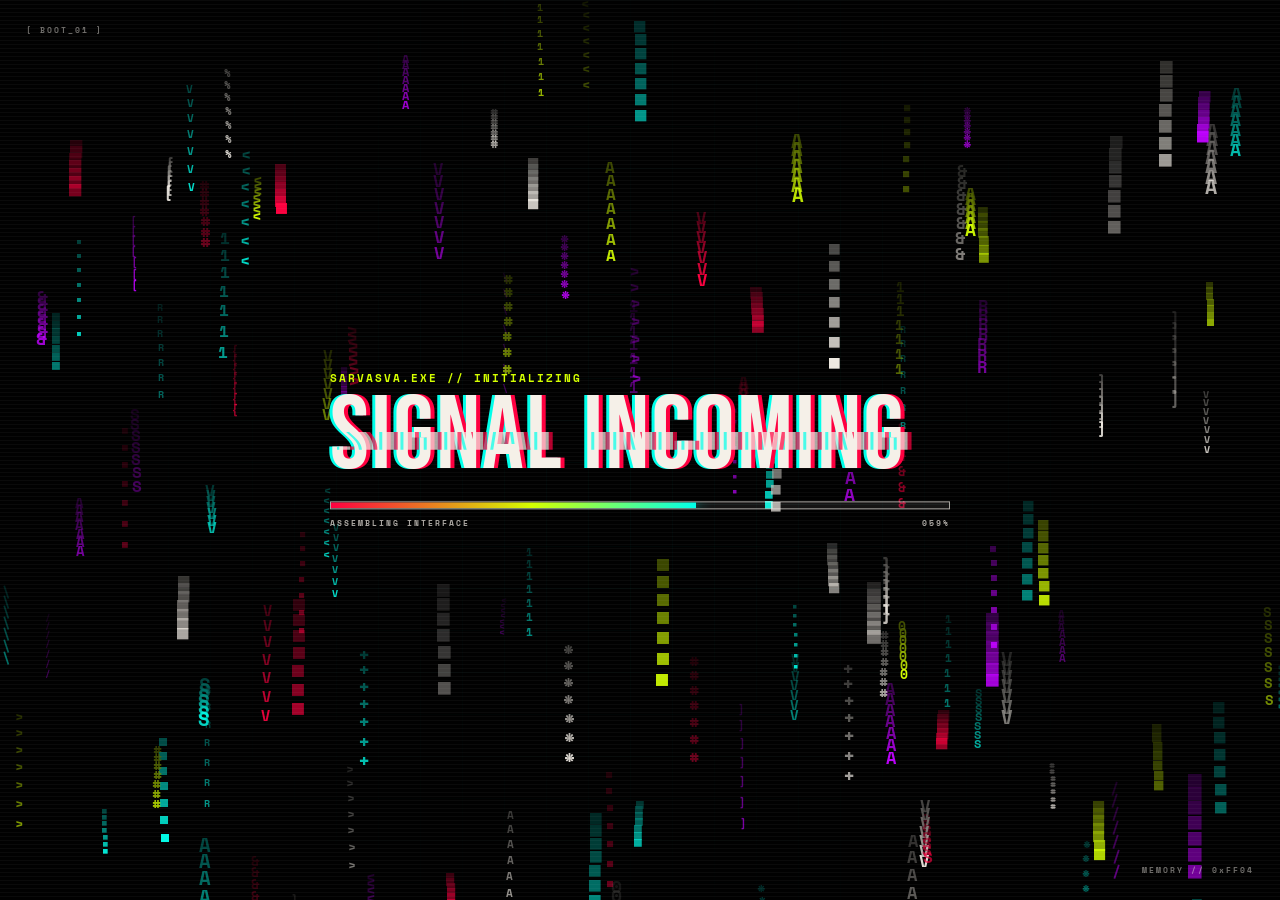
==== commit 84cb56d0: "changes to the portfolio website" ====
--- a/Portfolio/index.html
+++ b/Portfolio/index.html
@@ -11,7 +11,24 @@
   <link rel="stylesheet" href="sarvasva_portfolio_v2.css">
 </head>
 
-<body>
+<body class="booting">
+
+  <!-- BOOT SEQUENCE: removed from the accessibility tree after the site is revealed -->
+  <div id="bootSequence" role="status" aria-label="Loading portfolio">
+    <canvas id="bootRain" aria-hidden="true"></canvas>
+    <div class="boot-grid" aria-hidden="true"></div>
+    <div class="boot-interface">
+      <div class="boot-kicker">SARVASVA.EXE // INITIALIZING</div>
+      <div class="boot-title" data-text="SIGNAL INCOMING">SIGNAL INCOMING</div>
+      <div class="boot-meter"><span id="bootMeter"></span></div>
+      <div class="boot-readout">
+        <span id="bootStatus">DECODING VISUAL SYSTEM</span>
+        <span id="bootPercent">000%</span>
+      </div>
+    </div>
+    <div class="boot-corner boot-corner-tl">[ BOOT_01 ]</div>
+    <div class="boot-corner boot-corner-br">MEMORY // 0xFF04</div>
+  </div>
 
   <!-- POSTER FRAME COORDINATE ANCHORS -->
   <div class="poster-frame-elements">
@@ -58,7 +75,7 @@
       <canvas id="gameCanvas" width="600" height="200"
         style="display:block; background:#050505; max-width:100%; height:auto; margin:0 auto; cursor:pointer;"></canvas>
       <div id="gameOverScreen"
-        style="position:absolute; inset:0; background:rgba(8,8,8,0.92); display:none; flex-direction:column; align-items:center; justify-content:center; gap:12px; z-index:100;">
+        style="position:absolute; inset:0; background:var(--ink-rgba-92); display:none; flex-direction:column; align-items:center; justify-content:center; gap:12px; z-index:100;">
         <div
           style="font-family:'Bebas Neue',sans-serif; font-size:36px; color:var(--hot); letter-spacing:4px; text-shadow:0 0 20px var(--hot);">
           SYSTEM CRASHED</div>
@@ -79,10 +96,10 @@
   <!-- TICKER -->
   <div id="ticker">
     <div class="tick-inner">
-      &nbsp;&nbsp;★ SARVASVA.EXE &nbsp;|&nbsp; PENTESTER · FULL STACK · DESIGNER · QUIZ HOST · PUBLIC SPEAKER
-      &nbsp;|&nbsp; ⬆⬆⬇⬇⬅➡⬅➡ BA → SECRET &nbsp;|&nbsp; DIMENSION C-137 &nbsp;|&nbsp;
-      SCROLL TO EXPLORE &nbsp;|&nbsp; ★ SARVASVA.EXE &nbsp;|&nbsp; PENTESTER · FULL STACK · DESIGNER · QUIZ HOST ·
-      PUBLIC SPEAKER &nbsp;|&nbsp; ⬆⬆⬇⬇⬅➡⬅➡ BA → SECRET &nbsp;|&nbsp; DIMENSION C-137
+      &nbsp;&nbsp;★ SARVASVA.EXE &nbsp;|&nbsp; PENTESTER · FULL STACK · GRAPHICS DESIGNER · QUIZ HOST · PUBLIC SPEAKER
+      &nbsp;|&nbsp; ⬆⬆⬇⬇⬅➡⬅➡ BA → SECRET &nbsp;|&nbsp; WELCOME TO MY DIMENSION &nbsp;|&nbsp;
+      SCROLL TO EXPLORE &nbsp;|&nbsp; ★ SARVASVA.EXE &nbsp;|&nbsp; PENTESTER · FULL STACK · GRAPHICS DESIGNER · QUIZ HOST ·
+      PUBLIC SPEAKER &nbsp;|&nbsp; ⬆⬆⬇⬇⬅➡⬅➡ BA → SECRET &nbsp;|&nbsp; WELCOME TO MY DIMENSION
       &nbsp;|&nbsp; SCROLL TO EXPLORE &nbsp;|&nbsp;
     </div>
   </div>
@@ -115,85 +132,30 @@
     <section class="snap-sec" id="s0">
       <div class="hero-grid" style="flex:1;min-height:0">
         <div class="hero-left">
-          <div>
+          <div style="display: flex; flex-direction: column; justify-content: center; height: 100%; gap: 24px;">
             <div class="h-name rv">
               <span class="outline">SARVASVA</span>
-              <span class="hot">/ HACKER</span>
-              <span class="cyn">/ BUILDER</span>
-            </div>
-            <div class="h-sub rv" style="transition-delay:.1s">CS Undergrad · Cybersec · Design · AI · Quiz Host ·
-              Speaker</div>
-
-            <!-- BRAND PERSONAL INTRODUCTION -->
-            <div class="h-intro rv"
-              style="transition-delay:.14s; margin-top: 12px; font-size: 11px; line-height: 1.6; color: rgba(245,240,232,0.85); background: rgba(0,0,0,0.2); padding: 8px 12px; border-left: 3px solid var(--hot);">
-              I am a cybersecurity enthusiast and full-stack software engineer pursuing my BE in Computer Science. I
-              specialize in penetration testing, building security tools, and designing AI-driven systems. Beyond code,
-              I build high-impact poster grids, direct stage productions, and coordinate trivia events for Grey Matter
-              QDC and Incridea.
+            </div>
+            <div class="h-sub rv" style="transition-delay:.1s; font-size: 20px;">
+              I AM A <span id="typedPosition" style="color: var(#80ff00);"></span><span class="typing-cursor">|</span>
             </div>
 
             <!-- DYNAMIC CYBER INDEX (TABLE OF CONTENTS) -->
-            <div class="toc-box rv" style="transition-delay:.18s;">
+            <div class="toc-box rv" style="transition-delay:.18s; margin-top: 10px;">
               <div
                 style="font-family:'Bebas Neue',sans-serif; font-size:12px; letter-spacing:2px; color:var(--cyan); margin-bottom:6px; display:flex; align-items:center; gap:6px;">
-                <span>■</span> INDEX // SYSTEM DIRECTORIES
+                <span>■</span> INDEX // MY DIRECTORIES
               </div>
-              <div style="display:grid; grid-template-columns:1fr 1fr; gap:6px 12px; font-size:9.5px;">
-                <a href="javascript:goSec(0)"><span style="color:var(--cyan);">00 //</span> HERO_HOME</a>
-                <a href="javascript:goSec(1)"><span style="color:var(--cyan);">01 //</span> PLAYER_STATS</a>
-                <a href="javascript:goSec(2)"><span style="color:var(--cyan);">02 //</span> SKILL_TREE</a>
-                <a href="javascript:goSec(3)"><span style="color:var(--cyan);">03 //</span> QUEST_LOG</a>
-                <a href="javascript:goSec(4)"><span style="color:var(--cyan);">04 //</span> DESIGN_GALLERY</a>
-                <a href="javascript:goSec(5)"><span style="color:var(--cyan);">05 //</span> SPEAKING_HOST</a>
-                <a href="javascript:goSec(6)"><span style="color:var(--cyan);">06 //</span> QUIZ_ARENA</a>
+              <div style="display:grid; grid-template-columns:1fr 1fr; gap:6px 12px; font-size:18px;">
+                <a href="javascript:goSec(0)"><span style="color:var(--cyan);">01 //</span> HOME</a>
+                <a href="javascript:goSec(1)"><span style="color:var(--cyan);">02 //</span> ABOUT</a>
+                <a href="javascript:goSec(2)"><span style="color:var(--cyan);">03 //</span> SKILL</a>
+                <a href="javascript:goSec(3)"><span style="color:var(--cyan);">04 //</span> PROJECTS</a>
+                <a href="javascript:goSec(4)"><span style="color:var(--cyan);">05 //</span> DESIGN_GALLERY</a>
+                <a href="javascript:goSec(5)"><span style="color:var(--cyan);">06 //</span> SPEAKING_HOST</a>
+                <a href="javascript:goSec(6)"><span style="color:var(--cyan);">07 //</span> QUIZ_ARENA</a>
               </div>
             </div>
-
-            <div class="tags rv" style="transition-delay:.22s">
-              <span class="tag" onclick="bTag(this)" data-title="Penetration Tester"
-                data-info="Auditing networks, reverse engineering systems, and conducting detailed risk analyses.">PENTESTER</span>
-              <span class="tag" onclick="bTag(this)" data-title="CTF Player"
-                data-info="Actively conquering binary exploitation, cryptography, and reverse engineering flags.">CTF
-                PLAYER</span>
-              <span class="tag" onclick="bTag(this)" data-title="Full Stack Developer"
-                data-info="Coding modular backend servers, databases, and highly responsive interactive web shells.">FULL
-                STACK</span>
-              <span class="tag" onclick="bTag(this)" data-title="Red Team Specialist"
-                data-info="Simulating high-threat adversary workflows to build robust network defenses.">RED TEAM</span>
-              <span class="tag" onclick="bTag(this)" data-title="AI System Builder"
-                data-info="Deploying customized large language models, vector stores, and custom RAG chains.">AI
-                BUILDER</span>
-              <span class="tag" onclick="bTag(this)" data-title="Quiz Host & Master"
-                data-info="Drafting mind-bending trivia queries and managing live stage scoring interfaces.">QUIZ
-                HOST</span>
-              <span class="tag" onclick="bTag(this)" data-title="Graphic & UI Designer"
-                data-info="Curating dark sci-fi aesthetics, fluid UI grids, and high-impact event vectors.">DESIGNER</span>
-              <span class="tag" onclick="bTag(this)" data-title="Public Speaker"
-                data-info="Coordinating live stage operations and presenting technical workshops on offensive cyber security.">PUBLIC
-                SPEAKER</span>
-              <span class="tag" onclick="bTag(this)" data-title="Portal Gun State"
-                data-info="Wubba Lubba Dub Dub! System parameters operating at maximum legendary levels.">PORTAL GUN:
-                LOADED</span>
-            </div>
-          </div>
-          <div class="h-stats rv" style="transition-delay:.26s">
-            <div class="hstat" data-title="Academic Status"
-              data-info="Pursuing a Bachelor of Engineering in Computer Science (Graduating in 2028)."><span
-                class="hstat-n">2028</span><span class="hstat-l">Grad</span></div>
-            <div class="hstat" data-title="Competitive Coding"
-              data-info="Regularly auditing platforms and executing capture-the-flag network challenges."><span
-                class="hstat-n">CTF</span><span class="hstat-l">Active</span></div>
-            <div class="hstat" data-title="Professional Badges"
-              data-info="Google Cybersec Foundation, TryHackMe 101, and Unreal Engine Blueprint certificates unlocked.">
-              <span class="hstat-n">4+</span><span class="hstat-l">Certs</span>
-            </div>
-            <div class="hstat" data-title="Stage Productions"
-              data-info="Successfully hosted Grey Matter QDC trivia nights and Incridea college fest events."><span
-                class="hstat-n">2+</span><span class="hstat-l">Events Hosted</span></div>
-            <div class="hstat" data-title="Inquiry Metric"
-              data-info="Endless capacity for hacking deep hardware layers and styling glowing cyber interfaces."><span
-                class="hstat-n">&#8734;</span><span class="hstat-l">Curiosity</span></div>
           </div>
         </div>
 
@@ -201,12 +163,12 @@
         <div class="hero-right">
           <!-- Top Terminal Diagnostics -->
           <div class="term rv"
-            style="margin: 0; font-size: 8px; line-height: 1.5; border-color: rgba(8,8,8,0.1); background: rgba(0,0,0,0.03);"
+            style="margin: 0; font-size: 8px; line-height: 1.5; border-color: var(--ink-rgba-10); background: var(--ink-rgba-03);"
             data-title="Terminal Diagnostics"
             data-info="Diagnostic logs displaying core academic targets, active club roles, and developer traits.">
             <div><span class="p" style="color:var(--hot);">C:\SARVASVA&gt;</span> whoami</div>
-            <div class="o" style="color:rgba(8,8,8,0.7);">&rarr; CS Undergrad @ NMAMIT, Nitte</div>
-            <div class="o" style="color:rgba(8,8,8,0.7);">&rarr; Cybersec + Full-Stack + AI + Designer</div>
+            <div class="o" style="color:var(--ink-rgba-70);">&rarr; A chill dude who loves talking</div>
+            <div class="o" style="color:var(--ink-rgba-70);">&rarr; Cybersec + Full-Stack + Designer</div>
           </div>
 
           <!-- Center Photo Zone -->
@@ -230,30 +192,30 @@
 
             <!-- Clickable Photo Container -->
             <div id="profilePhotoContainer" class="photo-container rv sr"
-              style="transition-delay:.22s; width: 170px; height: 170px; border-radius: 50%; overflow: hidden; border: 4px solid #000; box-shadow: 4px 4px 0 var(--hot); position: relative; z-index: 2; cursor: pointer; margin: 0 auto;"
+              style="transition-delay:.22s; width: 300px; height: 300px; border-radius: 50%; overflow: hidden; border: 4px solid #000; box-shadow: 4px 4px 0 var(--hot); position: relative; z-index: 2; cursor: pointer; margin: 0 auto;"
               data-title="Personal Profile Photo" data-info="Sarvasva's verified operator portrait. Click to interact!">
               <img src="user_profile.png" alt="Sarvasva Profile"
                 style="width: 100%; height: 100%; object-fit: cover; display: block; border-radius: 50%;">
             </div>
 
             <!-- Dialogue bubble -->
-            <div id="pokeDialog" class="poke-bubble" style="top: 20px; left: 52%;">STOP TOUCHING ME!</div>
+            <div id="pokeDialog" class="poke-bubble" style="top: 20px; left: 52%;">STOP IT!!</div>
           </div>
 
           <!-- Bottom Terminal Diagnostics -->
           <div class="term rv"
-            style="margin: 0; font-size: 8px; line-height: 1.5; border-color: rgba(8,8,8,0.1); background: rgba(0,0,0,0.03);"
+            style="margin: 0; font-size: 8px; line-height: 1.5; border-color: var(--ink-rgba-10); background: var(--ink-rgba-03);"
             data-title="Mission Telemetry" data-info="Hacking targets, club records, and software metrics.">
             <div><span class="p" style="color:var(--hot);">C:\SARVASVA&gt;</span> cat mission.txt</div>
-            <div class="o" style="color:rgba(8,8,8,0.7);">&rarr; Break things ethically. Build things that matter.</div>
-            <div><span class="p" style="color:var(--hot);">C:\SARVASVA&gt;</span> ls ./clubs/</div>
-            <div class="o" style="color:rgba(8,8,8,0.7);">&rarr; Grey Matter QDC &nbsp;|&nbsp; Incridea '26</div>
+            <div class="o" style="color:var(--ink-rgba-70);">&rarr; Learn more, Build more, Help more :)</div>
+            <div><span class="p" style="color:var(--hot);">C:\SARVASVA&gt;</span> ls ./hobbies/</div>
+            <div class="o" style="color:var(--ink-rgba-70);">&rarr; Gameesss &nbsp;|&nbsp; Music &nbsp;|&nbsp; Coding</div>
           </div>
 
           <!-- Bar Stats -->
           <div class="poster-bar" style="background:#000; border-top: 2px solid var(--hot); padding: 6px 12px;">
             <div class="pb-quote rv" style="transition-delay:.3s; color:#fff;" data-title="Rick Sanchez Quote"
-              data-info="Active console broadcast node.">"I'M DEVELOPER RICK!"</div>
+              data-info="Active console broadcast node.">"I'M DEVELOPER, RICK! (rick and morty fan, I am)"</div>
             <div class="pb-right">
               <span class="pb-hp-label">HP</span>
               <div class="pb-track">
@@ -287,21 +249,30 @@
         </svg>
         <div class="asplit">
           <div class="aleft">
+            <!-- BRAND PERSONAL INTRODUCTION -->
+            <div class="h-intro"
+              style="margin-bottom: 12px; font-size: 16px; line-height: 1.6; color: var(--paper-rgba-85); background: var(--ink-rgba-20); padding: 8px 12px; border-left: 3px solid var(--hot);">
+              I am a cybersecurity enthusiast and full-stack software engineer pursuing my BE in Computer Science. I
+              specialize in penetration testing, building security tools, and automating tasks. Beyond code,
+              I build high-impact poster grids, make attractive and flashy posters for club events, and design user interfaces for web applications.
+              When I am not doing those, I host quizzes and flashmobs, join debates, and connect with my peers.
+              Along with that I also enjoy playing video games, listening to music, and listening to podcasts.
+            </div>
             <div class="statg rv">
               <div class="stc" data-title="Graduation Quest"
                 data-info="On track to finalize CS engineering degree layers in 2028."><span
                   class="stbig">2028</span><span class="stsm">Graduation</span></div>
               <div class="stc" data-title="Hacking Activity"
                 data-info="Regularly auditing platforms and executing capture-the-flag network challenges."><span
-                  class="stbig">CTF</span><span class="stsm">Active</span></div>
+                  class="stbig">Goofy</span><span class="stsm">Active</span></div>
               <div class="stc" data-title="Credentials Block"
                 data-info="4+ global security and framework certifications acquired and validated."><span
-                  class="stbig">4+</span><span class="stsm">Certs</span></div>
+                  class="stbig">Thinking</span><span class="stsm">100%</span></div>
               <div class="stc" data-title="Curiosity Curve"
                 data-info="Hacking deep hardware loops and styling interfaces forever."><span
                   class="stbig">&#8734;</span><span class="stsm">Curiosity</span></div>
             </div>
-            <div style="height:3px;background:rgba(245,240,232,.08);margin:3px 0"></div>
+            <div style="height:3px;background:var(--paper-rgba-08);margin:3px 0"></div>
             <div class="term rv" style="transition-delay:.1s" data-title="Clubs & Affiliations"
               data-info="Clubs, committees, and publicity networks.">
               <div><span class="p">C:\SARVASVA&gt;</span> ls ./clubs/</div>
@@ -318,7 +289,7 @@
           </div>
           <div class="aright">
             <div
-              style="font-family:'Bebas Neue',sans-serif;font-size:12px;letter-spacing:4px;color:rgba(245,240,232,.28);margin-bottom:10px">
+              style="font-family:'Bebas Neue',sans-serif;font-size:12px;letter-spacing:4px;color:var(--paper-rgba-28);margin-bottom:10px">
               ACHIEVEMENTS UNLOCKED</div>
             <div class="certs rv">
               <div class="cert" data-title="Google Credential"
@@ -335,7 +306,7 @@
                 Unreal Engine Blueprint Developer</div>
             </div>
             <div
-              style="font-family:'Bebas Neue',sans-serif;font-size:12px;letter-spacing:4px;color:rgba(245,240,232,.28);margin:11px 0 9px">
+              style="font-family:'Bebas Neue',sans-serif;font-size:12px;letter-spacing:4px;color:var(--paper-rgba-28);margin:11px 0 9px">
               OPEN TO COLLABORATE</div>
             <div class="cbtns rv" style="transition-delay:.12s">
               <a href="mailto:sarvasva5758@gmail.com" class="cbtn" data-title="Direct Mail Connection"
@@ -509,6 +480,7 @@
 
     <!-- S4: DESIGN GALLERY -->
     <section class="snap-sec" id="s4">
+      <div class="design-sticky">
       <div class="sec-hdr">
         <div class="sec-num">04</div>
         <div class="sec-title rv sl">DESIGN <em>GALLERY</em></div>
@@ -516,10 +488,20 @@
       <div class="sec-body">
         <div class="design-info-bar">
           <span>Grey Matter QDC &nbsp;&#183;&nbsp; Incridea '26 &nbsp;&#183;&nbsp; Event Design</span>
-          <span style="color:rgba(245,240,232,.25)">Hover to explore details & click to expand</span>
-        </div>
-
-        <div class="dg-grid">
+          <span style="color:var(--paper-rgba-25)">Scroll the spiral & click to expand</span>
+        </div>
+
+        <div class="design-spiral-stage">
+          <div class="spiral-orbit" aria-hidden="true"></div>
+          <div class="spiral-axis" aria-hidden="true"></div>
+          <div class="spiral-progress" aria-hidden="true">
+            <span id="spiralCurrent">01</span>
+            <i></i>
+            <span id="spiralTotal">11</span>
+          </div>
+          <div class="spiral-scroll-hint" aria-hidden="true">SCROLL // ROTATE</div>
+
+          <div class="dg-grid">
 
           <div class="di rv" style="transition-delay:.04s">
             <img class="di-img" src="motley_crew_quiz.png" alt="The Motley Crew Quiz">
@@ -609,7 +591,9 @@
             </div>
           </div>
 
-        </div>
+          </div>
+        </div>
+      </div>
       </div>
     </section>
 
@@ -698,7 +682,7 @@
       <div class="qwrap">
         <div id="qgame">
           <div class="qmeta">
-            <div style="font-family:'Space Mono',monospace;font-size:9px;letter-spacing:2px;color:rgba(245,240,232,.3)">
+            <div style="font-family:'Space Mono',monospace;font-size:9px;letter-spacing:2px;color:var(--paper-rgba-30)">
               CAN YOU BEAT THE QUIZ MASTER?</div>
             <div class="qscore">SCORE: <span id="sv">0</span>/<span id="st">8</span></div>
           </div>
@@ -730,4 +714,4 @@
   <script src="sarvasva_portfolio_v2.js"></script>
 </body>
 
-</html>+</html>
--- a/Portfolio/sarvasva_portfolio_v2.css
+++ b/Portfolio/sarvasva_portfolio_v2.css
@@ -13,6 +13,201 @@
       --pink: #ff00aa;
       --ink: #080808;
       --paper: #f5f0e8;
+    }
+
+    /* FULL-SCREEN BOOT / PRELOADER SEQUENCE */
+    body.booting {
+      overflow: hidden;
+    }
+
+    #bootSequence {
+      position: fixed;
+      inset: 0;
+      z-index: 2147483647;
+      overflow: hidden;
+      background: #050505;
+      color: var(--paper);
+      cursor: wait;
+      isolation: isolate;
+    }
+
+    #bootSequence::before {
+      content: '';
+      position: absolute;
+      inset: 0;
+      z-index: 3;
+      pointer-events: none;
+      background: repeating-linear-gradient(0deg, transparent 0 3px, rgba(255, 255, 255, .035) 3px 4px);
+      mix-blend-mode: screen;
+    }
+
+    #bootSequence::after {
+      content: '';
+      position: absolute;
+      left: 0;
+      right: 0;
+      top: -15%;
+      height: 12%;
+      z-index: 4;
+      background: var(--paper);
+      box-shadow: 0 0 45px 16px rgba(0, 255, 234, .65);
+      opacity: 0;
+      pointer-events: none;
+    }
+
+    #bootRain,
+    .boot-grid {
+      position: absolute;
+      inset: 0;
+      width: 100%;
+      height: 100%;
+    }
+
+    .boot-grid {
+      z-index: 1;
+      opacity: .22;
+      background-image: linear-gradient(rgba(0, 255, 234, .12) 1px, transparent 1px),
+        linear-gradient(90deg, rgba(0, 255, 234, .12) 1px, transparent 1px);
+      background-size: 42px 42px;
+      -webkit-mask-image: radial-gradient(circle, #000 0, transparent 75%);
+      mask-image: radial-gradient(circle, #000 0, transparent 75%);
+    }
+
+    .boot-interface {
+      position: absolute;
+      left: 50%;
+      top: 50%;
+      z-index: 5;
+      width: min(620px, calc(100vw - 48px));
+      transform: translate(-50%, -50%);
+    }
+
+    .boot-kicker,
+    .boot-readout,
+    .boot-corner {
+      font-family: 'Space Mono', monospace;
+      font-weight: 700;
+      letter-spacing: 2px;
+    }
+
+    .boot-kicker {
+      margin-bottom: 8px;
+      color: var(--acid);
+      font-size: clamp(8px, 1.2vw, 11px);
+    }
+
+    .boot-title {
+      position: relative;
+      font-family: 'Bebas Neue', sans-serif;
+      font-size: clamp(52px, 10vw, 104px);
+      line-height: .82;
+      letter-spacing: 2px;
+      text-shadow: 4px 0 0 var(--hot), -3px 0 0 var(--cyan);
+      animation: bootTitleJitter .16s steps(2, end) infinite;
+    }
+
+    .boot-title::after {
+      content: attr(data-text);
+      position: absolute;
+      inset: 0;
+      color: var(--paper);
+      clip-path: inset(44% 0 35% 0);
+      transform: translateX(7px);
+      opacity: .7;
+    }
+
+    .boot-meter {
+      height: 8px;
+      margin-top: 22px;
+      overflow: hidden;
+      border: 1px solid rgba(245, 240, 232, .65);
+      background: rgba(245, 240, 232, .08);
+    }
+
+    #bootMeter {
+      display: block;
+      width: 0;
+      height: 100%;
+      background: linear-gradient(90deg, var(--hot), var(--acid) 55%, var(--cyan));
+      box-shadow: 0 0 18px var(--cyan);
+      transition: width .12s linear;
+    }
+
+    .boot-readout {
+      display: flex;
+      justify-content: space-between;
+      margin-top: 8px;
+      font-size: 8px;
+      color: rgba(245, 240, 232, .7);
+    }
+
+    .boot-corner {
+      position: absolute;
+      z-index: 5;
+      font-size: 8px;
+      color: rgba(245, 240, 232, .45);
+    }
+
+    .boot-corner-tl { top: 24px; left: 26px; }
+    .boot-corner-br { right: 26px; bottom: 24px; }
+
+    #bootSequence.boot-complete .boot-title {
+      color: var(--acid);
+      animation-duration: .07s;
+    }
+
+    #bootSequence.boot-exit {
+      pointer-events: none;
+      animation: bootCurtainExit .78s cubic-bezier(.76, 0, .24, 1) forwards;
+    }
+
+    #bootSequence.boot-exit::after {
+      animation: bootScanExit .55s ease-out forwards;
+    }
+
+    #bootSequence.boot-exit .boot-interface,
+    #bootSequence.boot-exit .boot-corner {
+      animation: bootUiExit .32s steps(3, end) forwards;
+    }
+
+    body.site-revealed #scroller,
+    body.site-revealed #ticker,
+    body.site-revealed #sideNav {
+      animation: siteBootReveal .8s cubic-bezier(.16, 1, .3, 1) both;
+    }
+
+    @keyframes bootTitleJitter {
+      0%, 100% { transform: translate(0); }
+      35% { transform: translate(1px, -1px); }
+      70% { transform: translate(-1px, 1px); }
+    }
+
+    @keyframes bootUiExit {
+      to { opacity: 0; transform: translate(-50%, -50%) scaleX(1.08); filter: blur(8px); }
+    }
+
+    @keyframes bootScanExit {
+      0% { top: -15%; opacity: 0; }
+      20% { opacity: 1; }
+      100% { top: 110%; opacity: 0; }
+    }
+
+    @keyframes bootCurtainExit {
+      0%, 42% { transform: translateY(0); clip-path: inset(0 0 0 0); }
+      100% { transform: translateY(-8%); clip-path: inset(0 0 100% 0); visibility: hidden; }
+    }
+
+    @keyframes siteBootReveal {
+      from { opacity: 0; transform: scale(1.035); filter: blur(10px) saturate(.2); }
+      to { opacity: 1; transform: scale(1); filter: blur(0) saturate(1); }
+    }
+
+    @media (prefers-reduced-motion: reduce) {
+      .boot-title { animation: none; }
+      #bootSequence.boot-exit { animation-duration: .25s; }
+      body.site-revealed #scroller,
+      body.site-revealed #ticker,
+      body.site-revealed #sideNav { animation-duration: .25s; }
     }
 
     /* HIGH-IMPACT POSTER BACKGROUND MATCHING UPLOADED RETRO SAMPLES */
@@ -552,7 +747,7 @@
 
     .h-name {
       font-family: 'Bebas Neue', sans-serif;
-      font-size: clamp(52px, 8.2vw, 106px);
+      font-size: clamp(70px, 8.2vw, 112px);
       line-height: .86;
       letter-spacing: 2px
     }
@@ -581,6 +776,20 @@
       color: var(--acid);
       margin-top: 12px;
       text-transform: uppercase
+    }
+
+    .typing-cursor {
+      display: inline-block;
+      margin-left: 2px;
+      color: var(#d9ff00);
+      font-weight: bold;
+      animation: cursor-blink 0.75s step-end infinite;
+      font-size: 20px;
+    }
+
+    @keyframes cursor-blink {
+      from, to { opacity: 1; }
+      50% { opacity: 0; }
     }
 
     .tags {
@@ -1985,6 +2194,17 @@
       .qopts {
         grid-template-columns: 1fr
       }
+
+      #s0 {
+        height: auto !important;
+        min-height: calc(100vh - 59px) !important;
+        overflow: visible !important;
+      }
+
+      .hero-left {
+        border-right: none !important;
+        border-bottom: 4px solid var(--paper) !important;
+      }
     }
 
     @media(max-width:700px) {
@@ -2213,4 +2433,433 @@
       transform: scale(1.28) rotate(5deg) !important;
       box-shadow: 8px 8px 0 var(--cyan) !important;
       border-color: var(--cyan) !important;
-    }+    }
+
+    /* SCROLL-DRIVEN POSTER SPIRAL */
+    #s4 {
+      height: calc((100vh - 59px) * 8.5);
+      min-height: 6200px;
+      overflow: visible;
+      display: block;
+      --spiral-card-width: clamp(190px, 23vw, 310px);
+    }
+
+    .design-sticky {
+      position: sticky;
+      top: 0;
+      height: calc(100vh - 59px);
+      min-height: 540px;
+      overflow: hidden;
+      display: flex;
+      flex-direction: column;
+      background:
+        radial-gradient(ellipse at center, rgba(0, 255, 234, .08), transparent 48%),
+        linear-gradient(90deg, transparent 49.9%, rgba(212, 255, 0, .04) 50%, transparent 50.1%);
+    }
+
+    #s4 .sec-body {
+      min-height: 0;
+      flex: 1;
+      display: flex;
+      flex-direction: column;
+      overflow: hidden;
+    }
+
+    #s4 .design-info-bar {
+      flex-shrink: 0;
+    }
+
+    .design-spiral-stage {
+      position: relative;
+      flex: 1;
+      min-height: 0;
+      overflow: hidden;
+      perspective: 1200px;
+      perspective-origin: 50% 46%;
+    }
+
+    .spiral-orbit {
+      position: absolute;
+      left: 50%;
+      top: 48%;
+      width: min(76vw, 920px);
+      height: min(31vw, 330px);
+      border: 1px solid rgba(0, 255, 234, .2);
+      border-left-color: var(--hot);
+      border-right-color: var(--acid);
+      border-radius: 50%;
+      transform: translate(-50%, -50%) rotate(-7deg);
+      box-shadow: 0 0 40px rgba(0, 255, 234, .04), inset 0 0 40px rgba(0, 255, 234, .04);
+      pointer-events: none;
+    }
+
+    .spiral-orbit::before,
+    .spiral-orbit::after {
+      content: '';
+      position: absolute;
+      inset: 14%;
+      border: 1px dashed rgba(245, 240, 232, .11);
+      border-radius: inherit;
+    }
+
+    .spiral-orbit::after {
+      inset: 31%;
+      border-color: rgba(212, 255, 0, .16);
+    }
+
+    .spiral-axis {
+      position: absolute;
+      left: 50%;
+      top: 5%;
+      bottom: 5%;
+      width: 1px;
+      background: linear-gradient(transparent, var(--cyan), var(--hot), transparent);
+      opacity: .22;
+      pointer-events: none;
+    }
+
+    .spiral-progress {
+      position: absolute;
+      right: 22px;
+      top: 50%;
+      z-index: 50;
+      display: grid;
+      align-items: center;
+      gap: 8px;
+      transform: translateY(-50%);
+      font-family: 'Bebas Neue', sans-serif;
+      font-size: 20px;
+      letter-spacing: 2px;
+      color: var(--paper);
+      text-align: center;
+      pointer-events: none;
+    }
+
+    .spiral-progress i {
+      display: block;
+      width: 2px;
+      height: 72px;
+      margin: auto;
+      background: linear-gradient(var(--hot), var(--acid));
+      transform-origin: top;
+      transform: scaleY(var(--spiral-progress, 0));
+      transition: transform .1s linear;
+    }
+
+    .spiral-progress span:last-child {
+      color: rgba(245, 240, 232, .3);
+    }
+
+    .spiral-scroll-hint {
+      position: absolute;
+      left: 20px;
+      bottom: 18px;
+      z-index: 50;
+      font-family: 'Space Mono', monospace;
+      font-size: 8px;
+      font-weight: 700;
+      letter-spacing: 3px;
+      color: rgba(245, 240, 232, .38);
+      writing-mode: vertical-rl;
+      animation: spiralHintPulse 1.4s steps(2, end) infinite;
+      pointer-events: none;
+    }
+
+    .design-spiral-stage .dg-grid {
+      position: absolute;
+      inset: 0;
+      display: block;
+      padding: 0;
+      transform-style: preserve-3d;
+    }
+
+    .design-spiral-stage .dg-grid .di {
+      position: absolute;
+      left: 50%;
+      top: 50%;
+      width: var(--spiral-card-width);
+      aspect-ratio: 2 / 3;
+      margin-left: calc(var(--spiral-card-width) / -2);
+      margin-top: calc(var(--spiral-card-width) * -.75);
+      opacity: var(--spiral-opacity, 0) !important;
+      transform: var(--spiral-transform, translate3d(0, 100vh, -500px)) !important;
+      transform-origin: center;
+      transition: border-color .2s ease, box-shadow .2s ease, filter .2s ease, opacity .12s linear;
+      will-change: transform, opacity;
+      pointer-events: none;
+      filter: saturate(.45) brightness(.65);
+    }
+
+    .design-spiral-stage .dg-grid .di.is-near {
+      pointer-events: auto;
+    }
+
+    .design-spiral-stage .dg-grid .di.is-active {
+      border-color: var(--acid);
+      box-shadow: 0 0 0 1px var(--ink), 10px 10px 0 var(--hot), 0 0 34px rgba(212, 255, 0, .2);
+      filter: saturate(1) brightness(1);
+      z-index: 40 !important;
+    }
+
+    .design-spiral-stage .dg-grid .di.is-active .di-ov {
+      transform: translateY(0);
+    }
+
+    .design-spiral-stage .dg-grid .di:hover {
+      border-color: var(--cyan);
+      box-shadow: 0 0 0 1px var(--ink), 10px 10px 0 var(--cyan), 0 0 34px rgba(0, 255, 234, .22);
+      filter: saturate(1.12) brightness(1.04);
+    }
+
+    @keyframes spiralHintPulse {
+      0%, 100% { opacity: .35; transform: translateY(0); }
+      50% { opacity: .85; transform: translateY(7px); }
+    }
+
+    @media (max-width: 720px) {
+      #s4 {
+        min-height: 5600px;
+        --spiral-card-width: clamp(178px, 54vw, 245px);
+      }
+
+      #s4 .sec-hdr {
+        padding-bottom: 8px;
+      }
+
+      #s4 .design-info-bar span:last-child {
+        display: none;
+      }
+
+      .spiral-orbit {
+        width: 92vw;
+        height: 44vw;
+      }
+
+      .spiral-progress {
+        right: 8px;
+        font-size: 15px;
+      }
+
+      .spiral-progress i {
+        height: 48px;
+      }
+
+      .spiral-scroll-hint {
+        left: 8px;
+      }
+    }
+
+    @media (prefers-reduced-motion: reduce) {
+      .spiral-scroll-hint { animation: none; }
+    }
+
+    /* SHARED SPIRAL STAGES: HOME, ABOUT, SKILLS, PROJECTS, SPEAKING, QUIZ */
+    .spiral-section:not(#s4) {
+      height: calc((100vh - 59px) * var(--section-spiral-length, 1));
+      min-height: calc(620px * var(--section-spiral-length, 1));
+      overflow: visible;
+      display: block;
+    }
+
+    .section-spiral-sticky {
+      position: sticky;
+      top: 0;
+      height: calc(100vh - 59px);
+      min-height: 540px;
+      overflow: hidden;
+      display: flex;
+      flex-direction: column;
+    }
+
+    .spiral-section:not(#s4) .sec-body {
+      min-height: 0;
+      flex: 1;
+      display: flex;
+      flex-direction: column;
+      overflow: hidden;
+    }
+
+    .section-spiral-stage {
+      position: relative !important;
+      flex: 1;
+      min-height: 0;
+      display: block !important;
+      overflow: hidden !important;
+      perspective: 1250px;
+      perspective-origin: 50% 48%;
+      isolation: isolate;
+    }
+
+    .section-spiral-stage::before {
+      content: '';
+      position: absolute;
+      left: 50%;
+      top: 50%;
+      width: min(72vw, 880px);
+      height: min(28vw, 290px);
+      border: 1px solid rgba(0, 255, 234, .16);
+      border-top-color: var(--hot);
+      border-bottom-color: var(--acid);
+      border-radius: 50%;
+      transform: translate(-50%, -50%) rotate(7deg);
+      box-shadow: inset 0 0 45px rgba(0, 255, 234, .035), 0 0 45px rgba(0, 255, 234, .035);
+      pointer-events: none;
+      z-index: 0;
+    }
+
+    .section-spiral-stage::after {
+      content: '';
+      position: absolute;
+      left: 50%;
+      top: 8%;
+      bottom: 8%;
+      width: 1px;
+      background: linear-gradient(transparent, rgba(0, 255, 234, .35), rgba(255, 0, 64, .35), transparent);
+      pointer-events: none;
+      z-index: 0;
+    }
+
+    .section-spiral-item {
+      position: absolute !important;
+      left: 50% !important;
+      top: 50% !important;
+      width: min(72vw, 760px) !important;
+      max-width: 760px;
+      max-height: 88%;
+      margin: 0 !important;
+      opacity: var(--section-item-opacity, 0) !important;
+      transform: translate(-50%, -50%) var(--section-item-transform, translate3d(0, 90vh, -500px)) !important;
+      transform-origin: center;
+      transition: opacity .12s linear, border-color .2s ease, box-shadow .2s ease, filter .2s ease !important;
+      will-change: transform, opacity;
+      pointer-events: none;
+      overflow: auto;
+      scrollbar-width: thin;
+      scrollbar-color: rgba(0, 255, 234, .25) transparent;
+      filter: saturate(.45) brightness(.65);
+      z-index: 2;
+    }
+
+    .section-spiral-item.section-item-near {
+      pointer-events: auto;
+    }
+
+    .section-spiral-item.section-item-active {
+      filter: saturate(1) brightness(1);
+      z-index: 35 !important;
+    }
+
+    .section-spiral-item.section-item-active:not(.hero-left):not(.hero-right) {
+      box-shadow: 9px 9px 0 rgba(255, 0, 64, .75), 0 0 34px rgba(0, 255, 234, .12);
+    }
+
+
+
+    #s1 .section-spiral-item {
+      padding: 20px;
+      background: rgba(8, 8, 8, .82);
+      border: 3px solid var(--acid);
+    }
+
+    #s2 .section-spiral-item,
+    #s3 .section-spiral-item,
+    #s5 .section-spiral-item {
+      width: min(68vw, 690px) !important;
+    }
+
+    #s3 .section-spiral-item {
+      color: inherit;
+      text-decoration: none;
+    }
+
+    .section-spiral-progress {
+      position: absolute;
+      right: 22px;
+      top: 50%;
+      z-index: 60;
+      display: grid;
+      gap: 7px;
+      align-items: center;
+      transform: translateY(-50%);
+      font-family: 'Bebas Neue', sans-serif;
+      font-size: 18px;
+      letter-spacing: 2px;
+      color: var(--paper);
+      text-align: center;
+      pointer-events: none;
+    }
+
+    .section-spiral-progress i {
+      display: block;
+      width: 2px;
+      height: 58px;
+      margin: auto;
+      background: linear-gradient(var(--cyan), var(--hot));
+      transform: scaleY(var(--section-progress, 0));
+      transform-origin: top;
+    }
+
+    .section-spiral-progress span:last-child {
+      color: rgba(245, 240, 232, .28);
+    }
+
+    .section-spiral-label {
+      position: absolute;
+      left: 18px;
+      bottom: 17px;
+      z-index: 60;
+      font-family: 'Space Mono', monospace;
+      font-size: 8px;
+      font-weight: 700;
+      letter-spacing: 3px;
+      color: rgba(245, 240, 232, .35);
+      writing-mode: vertical-rl;
+      pointer-events: none;
+    }
+
+    .single-step-spiral .section-spiral-progress,
+    .single-step-spiral .section-spiral-label,
+    .single-step-spiral .section-spiral-stage::before {
+      display: none;
+    }
+
+    #s6 .section-spiral-item {
+      position: relative !important;
+      inset: auto !important;
+      width: 100% !important;
+      max-width: none;
+      max-height: none;
+      transform: none !important;
+      opacity: 1 !important;
+      pointer-events: auto;
+      overflow-y: auto;
+    }
+
+    @media (max-width: 720px) {
+      .spiral-section:not(#s4) {
+        min-height: calc(560px * var(--section-spiral-length, 1));
+      }
+
+      .section-spiral-item,
+      #s2 .section-spiral-item,
+      #s3 .section-spiral-item,
+      #s5 .section-spiral-item {
+        width: min(78vw, 520px) !important;
+        max-height: 82%;
+      }
+
+
+
+      .section-spiral-progress {
+        right: 7px;
+        font-size: 14px;
+      }
+
+      .section-spiral-progress i {
+        height: 42px;
+      }
+
+      .section-spiral-label {
+        left: 6px;
+      }
+    }
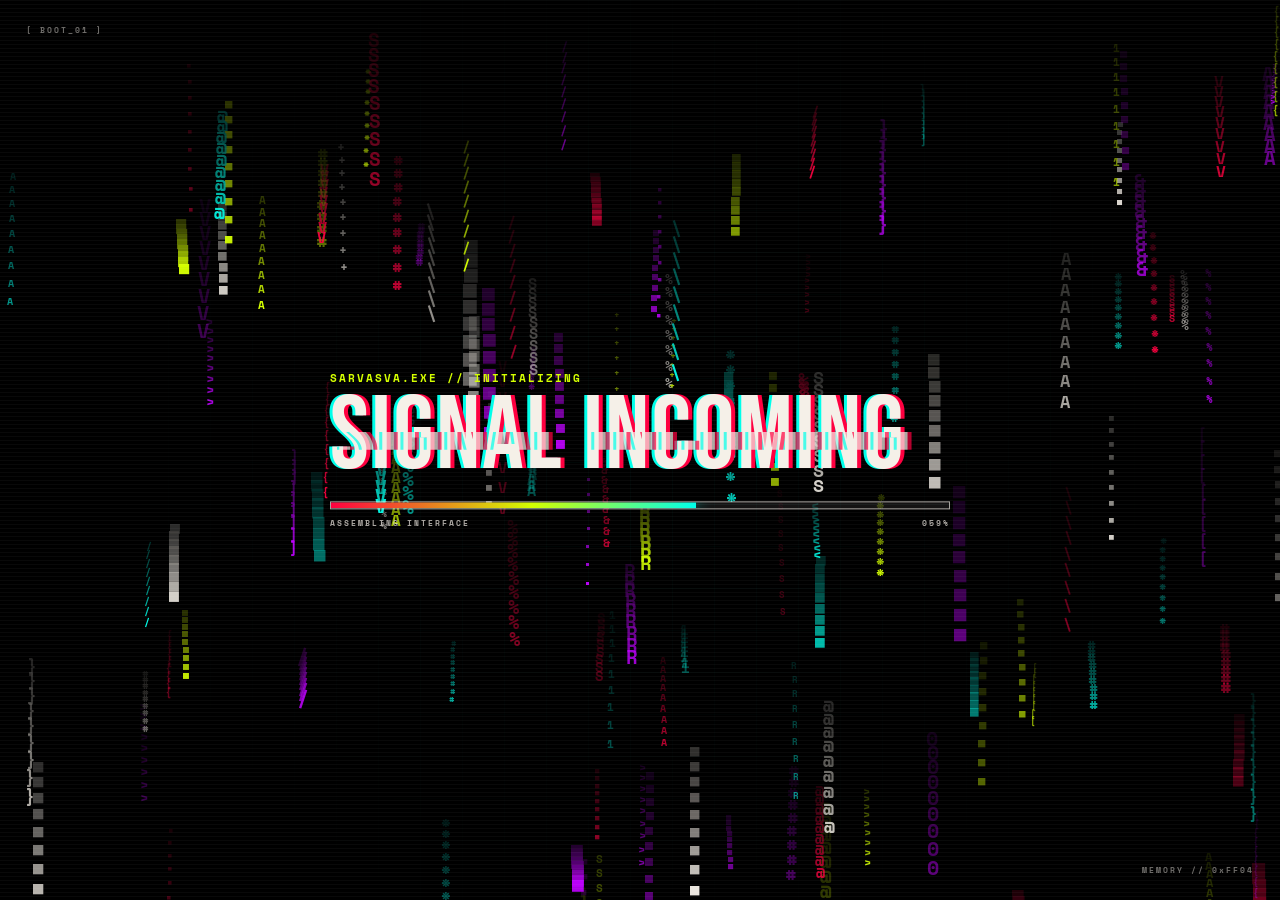
==== commit 4cd91dd1: "Added 3D effects" ====
--- a/Portfolio/index.html
+++ b/Portfolio/index.html
@@ -215,7 +215,7 @@
           <!-- Bar Stats -->
           <div class="poster-bar" style="background:#000; border-top: 2px solid var(--hot); padding: 6px 12px;">
             <div class="pb-quote rv" style="transition-delay:.3s; color:#fff;" data-title="Rick Sanchez Quote"
-              data-info="Active console broadcast node.">"I'M DEVELOPER, RICK! (rick and morty fan, I am)"</div>
+              data-info="Active console broadcast node.">"I'M DEVELOPER, RICK! (rick and morty fan, yes)"</div>
             <div class="pb-right">
               <span class="pb-hp-label">HP</span>
               <div class="pb-track">
@@ -275,22 +275,24 @@
             <div style="height:3px;background:var(--paper-rgba-08);margin:3px 0"></div>
             <div class="term rv" style="transition-delay:.1s" data-title="Clubs & Affiliations"
               data-info="Clubs, committees, and publicity networks.">
-              <div><span class="p">C:\SARVASVA&gt;</span> ls ./clubs/</div>
-              <div class="o">&rarr; Grey Matter QDC (Design + Quiz) &nbsp;&#183;&nbsp; Incridea '26 (Publicity)</div>
+              <div><span class="p">C:\SARVASVA&gt;</span> ls ./hobbies/</div>
+              <div class="o">&rarr; Gaming &nbsp;&#183;&nbsp; Music &nbsp;&#183;&nbsp; Coding</div>
               <div><span class="p">C:\SARVASVA&gt;</span> whoami</div>
-              <div class="o">&rarr; CS Undergrad @ NMAM Institute of Technology, Nitte</div>
+              <div class="o">&rarr; A Cybersecurity Enthusiast and Full-Stack Software Engineer, pursuing my BE in Computer Science.</div>
             </div>
             <div class="term rv" style="transition-delay:.15s" data-title="Professional Logs"
               data-info="System history: Asynchronous hardware development and prompt framework designs.">
               <div><span class="p">C:\SARVASVA&gt;</span> cat experience.txt</div>
+              <div class="o">&rarr; DevSecOps Intern - Torsecure Cyber LLP</div>
+              <div class="o">&rarr; Jun–Aug 2026 · Penetration Testing + Framework Development + Web Design</div>
               <div class="o">&rarr; Software Dev Intern — AIC NITTE Incubation Center</div>
-              <div class="o">&rarr; Jun–Aug 2024 · Hardware + Arduino + Prompt Engineering</div>
+              <div class="o">&rarr; Jun–Aug 2024 · Hardware + Arduino + Prompt Engineering</div>              
             </div>
           </div>
           <div class="aright">
             <div
               style="font-family:'Bebas Neue',sans-serif;font-size:12px;letter-spacing:4px;color:var(--paper-rgba-28);margin-bottom:10px">
-              ACHIEVEMENTS UNLOCKED</div>
+              CERTIFICATES UNLOCKED</div>
             <div class="certs rv">
               <div class="cert" data-title="Google Credential"
                 data-info="Google Cybersecurity Professional Certification. Network defense, incident response, and Unix logging.">
@@ -347,14 +349,14 @@
             </div>
             <div class="brow">
               <span class="badge" data-title="Exploitation Suite"
-                data-info="Metasploit: Premier active cyber vulnerability execution framework.">Metasploit</span>
+                data-info="Metasploit: Premier active cyber vulnerability execution framework.">TESTING</span>
               <span class="badge" data-title="Cyber OS Platform"
                 data-info="Kali Linux: Offensive platform for auditing hardware and software endpoints.">Kali
                 Linux</span>
               <span class="badge" data-title="Security Standard"
                 data-info="OWASP: Top 10 vulnerabilities auditor tracking web data breaches.">OWASP</span>
               <span class="badge" data-title="Packet Analyzer"
-                data-info="Wireshark: Analyzing deep network streams, protocol packets, and frame handshakes.">Wireshark</span>
+                data-info="Wireshark: Analyzing deep network streams, protocol packets, and frame handshakes.">OSINT</span>
             </div>
           </div>
           <div class="sk rv" style="transition-delay:.1s">
@@ -368,9 +370,9 @@
             </div>
             <div class="brow">
               <span class="badge" data-title="Backend JS"
-                data-info="Node.js: High-performance V8 runtime executing scalable backend servers.">Node.js</span>
+                data-info="Node.js: High-performance V8 runtime executing scalable backend servers.">REACH.JS</span>
               <span class="badge" data-title="Server Router"
-                data-info="Express: Clean routing architecture handling client APIs and REST requests.">Express</span>
+                data-info="Express: Clean routing architecture handling client APIs and REST requests.">EXPRESS</span>
               <span class="badge" data-title="API Architecture"
                 data-info="REST API: Building standard JSON endpoints for instant network data delivery.">REST
                 API</span>
@@ -386,28 +388,9 @@
             </div>
             <div class="brow">
               <span class="badge" data-title="Creative Agency"
-                data-info="Grey Matter QDC: Leading graphic campaigns and orchestrating massive stage quizzes.">Grey
-                Matter QDC</span>
+                data-info="Grey Matter QDC: Leading graphic campaigns and orchestrating massive stage quizzes.">UI DESIGNING</span>
               <span class="badge" data-title="National Tech Fest"
-                data-info="Incridea '26: Designing the visual identity pack and co-hosting major stage tracks.">Incridea
-                '26</span>
-            </div>
-          </div>
-          <div class="sk rv" style="transition-delay:.2s">
-            <div class="sk-title">AI / ML</div>
-            <div class="sk-list">
-              <div class="sk-item">LLM Integration <span style="color:var(--purple)">[READY]</span></div>
-              <div class="sk-item">RAG Systems <span style="color:var(--purple)">[READY]</span></div>
-              <div class="sk-item">LSTM / ML <span style="color:var(--purple)">[READY]</span></div>
-            </div>
-            <div class="brow">
-              <span class="badge" data-title="Local AI Hub"
-                data-info="Ollama: Executing secure offline models (Llama3, Mistral) on hardware setups.">Ollama</span>
-              <span class="badge" data-title="AI Pipeline Agent"
-                data-info="LangChain: Developing structured workflows to chain prompts, tools, and data stores.">LangChain</span>
-              <span class="badge" data-title="Prompt Tuning"
-                data-info="Prompt Eng.: Structuring meta-parameters to guide neural networks into accurate outputs.">Prompt
-                Eng.</span>
+                data-info="Incridea '26: Designing the visual identity pack and co-hosting major stage tracks.">POSTER DESIGNING</span>
             </div>
           </div>
         </div>
@@ -442,8 +425,8 @@
               <div class="p-desc">Red-teaming framework with input/output validation pipelines. Detects prompt injection
                 across 11 categories — API keys, SSNs, JWT tokens. Confidence scoring + severity classification. Full
                 CLI tool with test suite.</div>
-              <div class="ptags"><span class="ptag">Python</span><span class="ptag">NLP</span><span
-                  class="ptag">spaCy</span><span class="ptag">LangChain</span><span class="ptag">Red Team</span></div>
+              <div class="ptags"><span class="ptag">Python</span><span
+                  class="ptag">OWASP</span><span class="ptag">Regex</span><span class="ptag">Red Team</span></div>
             </div>
           </a>
           <a href="https://github.com/scrxtch12418/rat-research" target="_blank" rel="noopener" class="pc-link">
@@ -472,8 +455,7 @@
         </div>
         <div style="background:var(--hot);padding:12px 18px;margin-top:12px" data-title="Rick's Wisdom Broadcast"
           data-info="Wubba Lubba Dub Dub! Make sure to take the side quests; they have the most interesting code.">
-          <span style="font-family:'Bebas Neue',sans-serif;font-size:17px;letter-spacing:3px;color:#fff">"That's a side
-            quest, Morty. Everything in life is a side quest."</span>
+          <span style="font-family:'Bebas Neue',sans-serif;font-size:17px;letter-spacing:3px;color:#fff">"Noting belongs anywhere, one day everything ends, so come watch TV"</span>
         </div>
       </div>
     </section>
@@ -487,7 +469,7 @@
       </div>
       <div class="sec-body">
         <div class="design-info-bar">
-          <span>Grey Matter QDC &nbsp;&#183;&nbsp; Incridea '26 &nbsp;&#183;&nbsp; Event Design</span>
+          <span>Poster Design &nbsp;&#183;&nbsp; Graphic Designing &nbsp;&#183;&nbsp; Event Design</span>
           <span style="color:var(--paper-rgba-25)">Scroll the spiral & click to expand</span>
         </div>
 
@@ -630,18 +612,13 @@
             data-title="Grey Matter QDC Quiz Nights"
             data-info="Commanded the spotlight as Quiz Master, directing real-time score grids and managing team dynamics.">
             <div class="speak-type">Quiz Master</div>
-            <div class="speak-title">GREY MATTER QDC QUIZ NIGHTS</div>
+            <div class="speak-title">GREY MATTER QDC</div>
             <div class="speak-meta">Grey Matter QDC &nbsp;&#183;&nbsp; NMAM Institute &nbsp;&#183;&nbsp; Ongoing</div>
             <div class="speak-desc">Hosted multiple intra-college and inter-college quizzes as Quiz Master for the Grey
               Matter Quiz & Debate Club. Wrote questions, managed rounds, kept audience energy high, and handled live
               judging.</div>
 
             <!-- Grid inside card to add multiple photos under one event -->
-            <div class="speak-img-grid">
-              <div class="speak-img-wrapper"><img src="motley_crew_quiz.png" alt="Quiz Night Scene 1"></div>
-              <div class="speak-img-wrapper"><img src="nutella_quiz.png" alt="Quiz Night Scene 2"></div>
-              <div class="speak-img-wrapper"><img src="starter_quiz.png" alt="Quiz Night Scene 3"></div>
-            </div>
 
             <div class="speak-tags"><span class="speak-tag">Quiz Master</span><span class="speak-tag">Audience
                 Mgmt</span><span class="speak-tag">Live Judging</span></div>
@@ -659,11 +636,6 @@
               engaged a large inter-college audience.</div>
 
             <!-- Grid inside card to add multiple photos under one event -->
-            <div class="speak-img-grid">
-              <div class="speak-img-wrapper"><img src="incridea_poster.png" alt="Incridea Scene 1"></div>
-              <div class="speak-img-wrapper"><img src="dia_de_muertos_quiz.png" alt="Incridea Scene 2"></div>
-              <div class="speak-img-wrapper"><img src="kbk_quiz.png" alt="Incridea Scene 3"></div>
-            </div>
 
             <div class="speak-tags"><span class="speak-tag">Co-Host</span><span class="speak-tag">Stage Mgmt</span><span
                 class="speak-tag">Inter-college</span></div>
--- a/Portfolio/sarvasva_portfolio_v2.css
+++ b/Portfolio/sarvasva_portfolio_v2.css
@@ -2582,12 +2582,13 @@
       margin-left: calc(var(--spiral-card-width) / -2);
       margin-top: calc(var(--spiral-card-width) * -.75);
       opacity: var(--spiral-opacity, 0) !important;
-      transform: var(--spiral-transform, translate3d(0, 100vh, -500px)) !important;
+      transform: var(--spiral-transform, translate3d(0, 100vh, -500px)) var(--tilt-transform, translate3d(0,0,0)) !important;
       transform-origin: center;
-      transition: border-color .2s ease, box-shadow .2s ease, filter .2s ease, opacity .12s linear;
+      transition: transform 0.12s cubic-bezier(0.25, 0.8, 0.25, 1), border-color .2s ease, box-shadow .2s ease, filter .2s ease, opacity .12s linear !important;
       will-change: transform, opacity;
       pointer-events: none;
       filter: saturate(.45) brightness(.65);
+      transform-style: preserve-3d;
     }
 
     .design-spiral-stage .dg-grid .di.is-near {
@@ -2609,6 +2610,7 @@
       border-color: var(--cyan);
       box-shadow: 0 0 0 1px var(--ink), 10px 10px 0 var(--cyan), 0 0 34px rgba(0, 255, 234, .22);
       filter: saturate(1.12) brightness(1.04);
+      transition: transform 0s !important, border-color .2s ease, box-shadow .2s ease, filter .2s ease, opacity .12s linear !important;
     }
 
     @keyframes spiralHintPulse {
@@ -2728,9 +2730,9 @@
       max-height: 88%;
       margin: 0 !important;
       opacity: var(--section-item-opacity, 0) !important;
-      transform: translate(-50%, -50%) var(--section-item-transform, translate3d(0, 90vh, -500px)) !important;
+      transform: translate(-50%, -50%) var(--section-item-transform, translate3d(0, 90vh, -500px)) var(--tilt-transform, translate3d(0,0,0)) !important;
       transform-origin: center;
-      transition: opacity .12s linear, border-color .2s ease, box-shadow .2s ease, filter .2s ease !important;
+      transition: transform 0.12s cubic-bezier(0.25, 0.8, 0.25, 1), opacity .12s linear, border-color .2s ease, box-shadow .2s ease, filter .2s ease !important;
       will-change: transform, opacity;
       pointer-events: none;
       overflow: auto;
@@ -2738,10 +2740,15 @@
       scrollbar-color: rgba(0, 255, 234, .25) transparent;
       filter: saturate(.45) brightness(.65);
       z-index: 2;
+      transform-style: preserve-3d;
     }
 
     .section-spiral-item.section-item-near {
       pointer-events: auto;
+    }
+
+    .section-spiral-item:hover {
+      transition: transform 0s !important, opacity .12s linear, border-color .2s ease, box-shadow .2s ease, filter .2s ease !important;
     }
 
     .section-spiral-item.section-item-active {
@@ -2863,3 +2870,28 @@
         left: 6px;
       }
     }
+
+/* --- 3D SPIRAL DOTS --- */
+.spiral-dots-container {
+  position: absolute;
+  inset: 0;
+  transform-style: preserve-3d;
+  pointer-events: none;
+  z-index: 1;
+}
+
+.spiral-dot {
+  position: absolute;
+  left: 50%;
+  top: 50%;
+  width: 6px;
+  height: 6px;
+  border-radius: 50%;
+  background: var(--dot-color, var(--hot));
+  box-shadow: 0 0 8px var(--dot-color, var(--hot));
+  pointer-events: none;
+  transform-origin: center;
+  margin-left: -3px;
+  margin-top: -3px;
+  will-change: transform, opacity;
+}
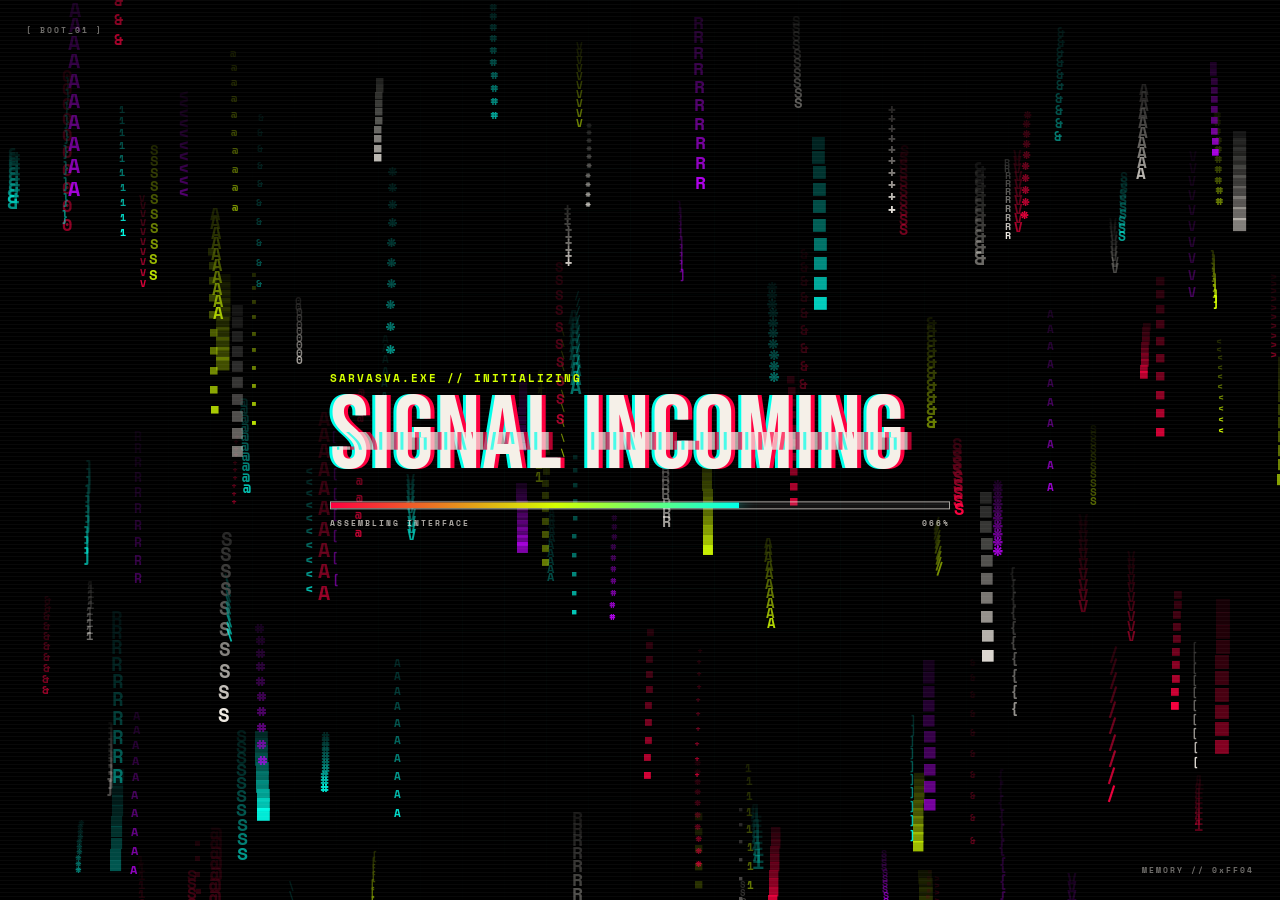
==== commit a82dcb1a: "Picture Changes" ====
--- a/Portfolio/index.html
+++ b/Portfolio/index.html
@@ -98,7 +98,8 @@
     <div class="tick-inner">
       &nbsp;&nbsp;★ SARVASVA.EXE &nbsp;|&nbsp; PENTESTER · FULL STACK · GRAPHICS DESIGNER · QUIZ HOST · PUBLIC SPEAKER
       &nbsp;|&nbsp; ⬆⬆⬇⬇⬅➡⬅➡ BA → SECRET &nbsp;|&nbsp; WELCOME TO MY DIMENSION &nbsp;|&nbsp;
-      SCROLL TO EXPLORE &nbsp;|&nbsp; ★ SARVASVA.EXE &nbsp;|&nbsp; PENTESTER · FULL STACK · GRAPHICS DESIGNER · QUIZ HOST ·
+      SCROLL TO EXPLORE &nbsp;|&nbsp; ★ SARVASVA.EXE &nbsp;|&nbsp; PENTESTER · FULL STACK · GRAPHICS DESIGNER · QUIZ
+      HOST ·
       PUBLIC SPEAKER &nbsp;|&nbsp; ⬆⬆⬇⬇⬅➡⬅➡ BA → SECRET &nbsp;|&nbsp; WELCOME TO MY DIMENSION
       &nbsp;|&nbsp; SCROLL TO EXPLORE &nbsp;|&nbsp;
     </div>
@@ -209,7 +210,8 @@
             <div><span class="p" style="color:var(--hot);">C:\SARVASVA&gt;</span> cat mission.txt</div>
             <div class="o" style="color:var(--ink-rgba-70);">&rarr; Learn more, Build more, Help more :)</div>
             <div><span class="p" style="color:var(--hot);">C:\SARVASVA&gt;</span> ls ./hobbies/</div>
-            <div class="o" style="color:var(--ink-rgba-70);">&rarr; Gameesss &nbsp;|&nbsp; Music &nbsp;|&nbsp; Coding</div>
+            <div class="o" style="color:var(--ink-rgba-70);">&rarr; Gameesss &nbsp;|&nbsp; Music &nbsp;|&nbsp; Coding
+            </div>
           </div>
 
           <!-- Bar Stats -->
@@ -254,7 +256,8 @@
               style="margin-bottom: 12px; font-size: 16px; line-height: 1.6; color: var(--paper-rgba-85); background: var(--ink-rgba-20); padding: 8px 12px; border-left: 3px solid var(--hot);">
               I am a cybersecurity enthusiast and full-stack software engineer pursuing my BE in Computer Science. I
               specialize in penetration testing, building security tools, and automating tasks. Beyond code,
-              I build high-impact poster grids, make attractive and flashy posters for club events, and design user interfaces for web applications.
+              I build high-impact poster grids, make attractive and flashy posters for club events, and design user
+              interfaces for web applications.
               When I am not doing those, I host quizzes and flashmobs, join debates, and connect with my peers.
               Along with that I also enjoy playing video games, listening to music, and listening to podcasts.
             </div>
@@ -278,7 +281,8 @@
               <div><span class="p">C:\SARVASVA&gt;</span> ls ./hobbies/</div>
               <div class="o">&rarr; Gaming &nbsp;&#183;&nbsp; Music &nbsp;&#183;&nbsp; Coding</div>
               <div><span class="p">C:\SARVASVA&gt;</span> whoami</div>
-              <div class="o">&rarr; A Cybersecurity Enthusiast and Full-Stack Software Engineer, pursuing my BE in Computer Science.</div>
+              <div class="o">&rarr; A Cybersecurity Enthusiast and Full-Stack Software Engineer, pursuing my BE in
+                Computer Science.</div>
             </div>
             <div class="term rv" style="transition-delay:.15s" data-title="Professional Logs"
               data-info="System history: Asynchronous hardware development and prompt framework designs.">
@@ -286,7 +290,7 @@
               <div class="o">&rarr; DevSecOps Intern - Torsecure Cyber LLP</div>
               <div class="o">&rarr; Jun–Aug 2026 · Penetration Testing + Framework Development + Web Design</div>
               <div class="o">&rarr; Software Dev Intern — AIC NITTE Incubation Center</div>
-              <div class="o">&rarr; Jun–Aug 2024 · Hardware + Arduino + Prompt Engineering</div>              
+              <div class="o">&rarr; Jun–Aug 2024 · Hardware + Arduino + Prompt Engineering</div>
             </div>
           </div>
           <div class="aright">
@@ -388,9 +392,11 @@
             </div>
             <div class="brow">
               <span class="badge" data-title="Creative Agency"
-                data-info="Grey Matter QDC: Leading graphic campaigns and orchestrating massive stage quizzes.">UI DESIGNING</span>
+                data-info="Grey Matter QDC: Leading graphic campaigns and orchestrating massive stage quizzes.">UI
+                DESIGNING</span>
               <span class="badge" data-title="National Tech Fest"
-                data-info="Incridea '26: Designing the visual identity pack and co-hosting major stage tracks.">POSTER DESIGNING</span>
+                data-info="Incridea '26: Designing the visual identity pack and co-hosting major stage tracks.">POSTER
+                DESIGNING</span>
             </div>
           </div>
         </div>
@@ -425,8 +431,8 @@
               <div class="p-desc">Red-teaming framework with input/output validation pipelines. Detects prompt injection
                 across 11 categories — API keys, SSNs, JWT tokens. Confidence scoring + severity classification. Full
                 CLI tool with test suite.</div>
-              <div class="ptags"><span class="ptag">Python</span><span
-                  class="ptag">OWASP</span><span class="ptag">Regex</span><span class="ptag">Red Team</span></div>
+              <div class="ptags"><span class="ptag">Python</span><span class="ptag">OWASP</span><span
+                  class="ptag">Regex</span><span class="ptag">Red Team</span></div>
             </div>
           </a>
           <a href="https://github.com/scrxtch12418/rat-research" target="_blank" rel="noopener" class="pc-link">
@@ -455,7 +461,8 @@
         </div>
         <div style="background:var(--hot);padding:12px 18px;margin-top:12px" data-title="Rick's Wisdom Broadcast"
           data-info="Wubba Lubba Dub Dub! Make sure to take the side quests; they have the most interesting code.">
-          <span style="font-family:'Bebas Neue',sans-serif;font-size:17px;letter-spacing:3px;color:#fff">"Noting belongs anywhere, one day everything ends, so come watch TV"</span>
+          <span style="font-family:'Bebas Neue',sans-serif;font-size:17px;letter-spacing:3px;color:#fff">"Noting belongs
+            anywhere, one day everything ends, so come watch TV"</span>
         </div>
       </div>
     </section>
@@ -463,119 +470,119 @@
     <!-- S4: DESIGN GALLERY -->
     <section class="snap-sec" id="s4">
       <div class="design-sticky">
-      <div class="sec-hdr">
-        <div class="sec-num">04</div>
-        <div class="sec-title rv sl">DESIGN <em>GALLERY</em></div>
-      </div>
-      <div class="sec-body">
-        <div class="design-info-bar">
-          <span>Poster Design &nbsp;&#183;&nbsp; Graphic Designing &nbsp;&#183;&nbsp; Event Design</span>
-          <span style="color:var(--paper-rgba-25)">Scroll the spiral & click to expand</span>
-        </div>
-
-        <div class="design-spiral-stage">
-          <div class="spiral-orbit" aria-hidden="true"></div>
-          <div class="spiral-axis" aria-hidden="true"></div>
-          <div class="spiral-progress" aria-hidden="true">
-            <span id="spiralCurrent">01</span>
-            <i></i>
-            <span id="spiralTotal">11</span>
-          </div>
-          <div class="spiral-scroll-hint" aria-hidden="true">SCROLL // ROTATE</div>
-
-          <div class="dg-grid">
-
-          <div class="di rv" style="transition-delay:.04s">
-            <img class="di-img" src="motley_crew_quiz.png" alt="The Motley Crew Quiz">
-            <div class="di-ov">
-              <div class="di-ov-title">THE MOTLEY CREW QUIZ</div>
-              <div class="di-ov-sub">Grey Matter Presents · 11th April · 9:30 AM</div>
-            </div>
-          </div>
-
-          <div class="di rv" style="transition-delay:.08s">
-            <img class="di-img" src="nutella_quiz.png" alt="The Nutella Quiz">
-            <div class="di-ov">
-              <div class="di-ov-title">THE NUTELLA QUIZ</div>
-              <div class="di-ov-sub">Grey Matter Presents · Chocolate Trivia</div>
-            </div>
-          </div>
-
-          <div class="di rv" style="transition-delay:.12s">
-            <img class="di-img" src="dia_de_muertos_quiz.png" alt="Día de Muertos Quiz">
-            <div class="di-ov">
-              <div class="di-ov-title">DÍA DE MUERTOS QUIZ</div>
-              <div class="di-ov-sub">Grey Matter Presents · Minis #18</div>
-            </div>
-          </div>
-
-          <div class="di rv" style="transition-delay:.16s">
-            <img class="di-img" src="starter_quiz.png" alt="The Starter Quiz">
-            <div class="di-ov">
-              <div class="di-ov-title">THE STARTER QUIZ</div>
-              <div class="di-ov-sub">Grey Matter Presents · 11th April · 9:30 AM</div>
-            </div>
-          </div>
-
-          <div class="di rv" style="transition-delay:.2s">
-            <img class="di-img" src="kbk_quiz.png" alt="Kaun Banega Khiladi?">
-            <div class="di-ov">
-              <div class="di-ov-title">KAUN BANEGA KHILADI?</div>
-              <div class="di-ov-sub">Sports & Strategy Collage Quiz</div>
-            </div>
-          </div>
-
-          <div class="di rv" style="transition-delay:.24s">
-            <img class="di-img" src="rewind_quiz.png" alt="Rewind Quiz Poster">
-            <div class="di-ov">
-              <div class="di-ov-title">REWIND QUIZ</div>
-              <div class="di-ov-sub">Grey Matter Presents · Pop Culture Trivia</div>
-            </div>
-          </div>
-
-          <div class="di rv" style="transition-delay:.28s">
-            <img class="di-img" src="studio99.png" alt="Studio 99 Salon Poster">
-            <div class="di-ov">
-              <div class="di-ov-title">STUDIO 99</div>
-              <div class="di-ov-sub">Unisex Salon · Identity Graphics</div>
-            </div>
-          </div>
-
-          <div class="di rv" style="transition-delay:.32s">
-            <img class="di-img" src="videogames_quiz.png" alt="Video Games Quiz Poster">
-            <div class="di-ov">
-              <div class="di-ov-title">VIDEO GAMES QUIZ</div>
-              <div class="di-ov-sub">Grey Matter Presents · Minis #11</div>
-            </div>
-          </div>
-
-          <div class="di rv" style="transition-delay:.36s">
-            <img class="di-img" src="theoffice_quiz.png" alt="The Office Quiz Poster">
-            <div class="di-ov">
-              <div class="di-ov-title">THE OFFICE QUIZ</div>
-              <div class="di-ov-sub">Grey Matter Presents · Dunder Mifflin Trivia</div>
-            </div>
-          </div>
-
-          <div class="di rv" style="transition-delay:.4s">
-            <img class="di-img" src="join_us_liquid.png" alt="Grey Matter Recruitment Liquid Poster">
-            <div class="di-ov">
-              <div class="di-ov-title">GREY MATTER RECRUITMENT</div>
-              <div class="di-ov-sub">Join Us ·</div>
-            </div>
-          </div>
-
-          <div class="di rv" style="transition-delay:.44s">
-            <img class="di-img" src="join_us_waves.png" alt="Grey Matter Recruitment Waves Poster">
-            <div class="di-ov">
-              <div class="di-ov-title">GREY MATTER RECRUITMENT</div>
-              <div class="di-ov-sub">Join Us ·</div>
-            </div>
-          </div>
-
-          </div>
-        </div>
-      </div>
+        <div class="sec-hdr">
+          <div class="sec-num">04</div>
+          <div class="sec-title rv sl">DESIGN <em>GALLERY</em></div>
+        </div>
+        <div class="sec-body">
+          <div class="design-info-bar">
+            <span>Poster Design &nbsp;&#183;&nbsp; Graphic Designing &nbsp;&#183;&nbsp; Event Design</span>
+            <span style="color:var(--paper-rgba-25)">Scroll the spiral & click to expand</span>
+          </div>
+
+          <div class="design-spiral-stage">
+            <div class="spiral-orbit" aria-hidden="true"></div>
+            <div class="spiral-axis" aria-hidden="true"></div>
+            <div class="spiral-progress" aria-hidden="true">
+              <span id="spiralCurrent">01</span>
+              <i></i>
+              <span id="spiralTotal">11</span>
+            </div>
+            <div class="spiral-scroll-hint" aria-hidden="true">SCROLL // ROTATE</div>
+
+            <div class="dg-grid">
+
+              <div class="di rv" style="transition-delay:.04s">
+                <img class="di-img" src="motley_crew_quiz.png" alt="The Motley Crew Quiz">
+                <div class="di-ov">
+                  <div class="di-ov-title">THE MOTLEY CREW QUIZ</div>
+                  <div class="di-ov-sub">Grey Matter Presents · 11th April · 9:30 AM</div>
+                </div>
+              </div>
+
+              <div class="di rv" style="transition-delay:.08s">
+                <img class="di-img" src="nutella_quiz.png" alt="The Nutella Quiz">
+                <div class="di-ov">
+                  <div class="di-ov-title">THE NUTELLA QUIZ</div>
+                  <div class="di-ov-sub">Grey Matter Presents · Chocolate Trivia</div>
+                </div>
+              </div>
+
+              <div class="di rv" style="transition-delay:.12s">
+                <img class="di-img" src="dia_de_muertos_quiz.png" alt="Día de Muertos Quiz">
+                <div class="di-ov">
+                  <div class="di-ov-title">DÍA DE MUERTOS QUIZ</div>
+                  <div class="di-ov-sub">Grey Matter Presents · Minis #18</div>
+                </div>
+              </div>
+
+              <div class="di rv" style="transition-delay:.16s">
+                <img class="di-img" src="starter_quiz.png" alt="The Starter Quiz">
+                <div class="di-ov">
+                  <div class="di-ov-title">THE STARTER QUIZ</div>
+                  <div class="di-ov-sub">Grey Matter Presents · 11th April · 9:30 AM</div>
+                </div>
+              </div>
+
+              <div class="di rv" style="transition-delay:.2s">
+                <img class="di-img" src="kbk_quiz.png" alt="Kaun Banega Khiladi?">
+                <div class="di-ov">
+                  <div class="di-ov-title">KAUN BANEGA KHILADI?</div>
+                  <div class="di-ov-sub">Sports & Strategy Collage Quiz</div>
+                </div>
+              </div>
+
+              <div class="di rv" style="transition-delay:.24s">
+                <img class="di-img" src="rewind_quiz.png" alt="Rewind Quiz Poster">
+                <div class="di-ov">
+                  <div class="di-ov-title">REWIND QUIZ</div>
+                  <div class="di-ov-sub">Grey Matter Presents · Pop Culture Trivia</div>
+                </div>
+              </div>
+
+              <div class="di rv" style="transition-delay:.28s">
+                <img class="di-img" src="studio99.png" alt="Studio 99 Salon Poster">
+                <div class="di-ov">
+                  <div class="di-ov-title">STUDIO 99</div>
+                  <div class="di-ov-sub">Unisex Salon · Identity Graphics</div>
+                </div>
+              </div>
+
+              <div class="di rv" style="transition-delay:.32s">
+                <img class="di-img" src="videogames_quiz.png" alt="Video Games Quiz Poster">
+                <div class="di-ov">
+                  <div class="di-ov-title">VIDEO GAMES QUIZ</div>
+                  <div class="di-ov-sub">Grey Matter Presents · Minis #11</div>
+                </div>
+              </div>
+
+              <div class="di rv" style="transition-delay:.36s">
+                <img class="di-img" src="theoffice_quiz.png" alt="The Office Quiz Poster">
+                <div class="di-ov">
+                  <div class="di-ov-title">THE OFFICE QUIZ</div>
+                  <div class="di-ov-sub">Grey Matter Presents · Dunder Mifflin Trivia</div>
+                </div>
+              </div>
+
+              <div class="di rv" style="transition-delay:.4s">
+                <img class="di-img" src="join_us_liquid.png" alt="Grey Matter Recruitment Liquid Poster">
+                <div class="di-ov">
+                  <div class="di-ov-title">GREY MATTER RECRUITMENT</div>
+                  <div class="di-ov-sub">Join Us ·</div>
+                </div>
+              </div>
+
+              <div class="di rv" style="transition-delay:.44s">
+                <img class="di-img" src="join_us_waves.png" alt="Grey Matter Recruitment Waves Poster">
+                <div class="di-ov">
+                  <div class="di-ov-title">GREY MATTER RECRUITMENT</div>
+                  <div class="di-ov-sub">Join Us ·</div>
+                </div>
+              </div>
+
+            </div>
+          </div>
+        </div>
       </div>
     </section>
 
@@ -618,13 +625,42 @@
               Matter Quiz & Debate Club. Wrote questions, managed rounds, kept audience energy high, and handled live
               judging.</div>
 
-            <!-- Grid inside card to add multiple photos under one event -->
-
             <div class="speak-tags"><span class="speak-tag">Quiz Master</span><span class="speak-tag">Audience
                 Mgmt</span><span class="speak-tag">Live Judging</span></div>
           </div>
 
-          <div class="speak-card rv" data-icon="🎉" style="transition-delay:.1s" data-title="Incridea '26 Host"
+          <!-- QDC PHOTO 1 -->
+          <div class="speak-card rv speak-photo-single" data-icon="📸" style="transition-delay:.07s"
+            data-title="Grey Matter QDC" data-info="Sarvasva on stage hosting the quiz. Click to zoom.">
+            <div class="speak-type">Stage Action</div>
+            <div class="speak-img-single-wrapper">
+              <img src="quiz_hosting_1.png" alt="Sarvasva hosting the quiz on stage">
+            </div>
+            <div class="speak-photo-caption">Sarvasva hosting the quiz on stage</div>
+          </div>
+
+          <!-- QDC PHOTO 2 -->
+          <div class="speak-card rv speak-photo-single" data-icon="📸" style="transition-delay:.09s"
+            data-title="Grey Matter QDC"
+            data-info="Crowd response during quiz session at NMAM Institute. Click to zoom.">
+            <div class="speak-type">Audience Energy</div>
+            <div class="speak-img-single-wrapper">
+              <img src="quiz_hosting_2.png" alt="Quiz night crowd NMAM Institute">
+            </div>
+            <div class="speak-photo-caption">Quiz night crowd NMAM Institute</div>
+          </div>
+
+          <!-- QDC PHOTO 3 -->
+          <div class="speak-card rv speak-photo-single" data-icon="📸" style="transition-delay:.11s"
+            data-title="Grey Matter QDC" data-info="Sarvasva presenting the quiz questions live. Click to zoom.">
+            <div class="speak-type">Quiz Presentation</div>
+            <div class="speak-img-single-wrapper">
+              <img src="quiz_hosting_3.png" alt="Sarvasva presenting the quiz">
+            </div>
+            <div class="speak-photo-caption">Sarvasva presenting the quiz</div>
+          </div>
+
+          <div class="speak-card rv" data-icon="🎉" style="transition-delay:.13s" data-title="Incridea '26 Host"
             data-info="Managed stage flows, introduced high-level panels, and hyped over 1000+ national-level attendees.">
             <div class="speak-type">Event Co-Host</div>
             <div class="speak-title">INCRIDEA '26 SIDE EVENTS</div>
@@ -635,10 +671,38 @@
               between segments, and
               engaged a large inter-college audience.</div>
 
-            <!-- Grid inside card to add multiple photos under one event -->
-
             <div class="speak-tags"><span class="speak-tag">Co-Host</span><span class="speak-tag">Stage Mgmt</span><span
                 class="speak-tag">Inter-college</span></div>
+          </div>
+
+          <!-- INCRIDEA PHOTO 1 -->
+          <div class="speak-card rv speak-photo-single" data-icon="📸" style="transition-delay:.15s"
+            data-title="Incridea '26" data-info="Sarvasva hosting tech fest side events on main stage. Click to zoom.">
+            <div class="speak-type">Stage Hosting</div>
+            <div class="speak-img-single-wrapper">
+              <img src="tech_fest_hosting_1.png" alt="Sarvasva hosting tech fest side events on main stage">
+            </div>
+            <div class="speak-photo-caption">Co-hosting on main stage</div>
+          </div>
+
+          <!-- INCRIDEA PHOTO 2 -->
+          <div class="speak-card rv speak-photo-single" data-icon="📸" style="transition-delay:.17s"
+            data-title="Incridea '26" data-info="Crowd cheer during Incridea flashmob show. Click to zoom.">
+            <div class="speak-type">Flashmob Crowd</div>
+            <div class="speak-img-single-wrapper">
+              <img src="tech_fest_hosting_2.png" alt="Crowd cheer during Incridea flashmob show">
+            </div>
+            <div class="speak-photo-caption">Flashmob crowd response</div>
+          </div>
+
+          <!-- INCRIDEA PHOTO 3 -->
+          <div class="speak-card rv speak-photo-single" data-icon="📸" style="transition-delay:.19s"
+            data-title="Incridea '26" data-info="Co-hosts speaking to dynamic student crowd. Click to zoom.">
+            <div class="speak-type">Co-Host Presentation</div>
+            <div class="speak-img-single-wrapper">
+              <img src="tech_fest_hosting_3.png" alt="Co-hosts speaking to dynamic student crowd">
+            </div>
+            <div class="speak-photo-caption">Speaking to NMAM students</div>
           </div>
 
         </div>
@@ -686,4 +750,4 @@
   <script src="sarvasva_portfolio_v2.js"></script>
 </body>
 
-</html>
+</html>
--- a/Portfolio/sarvasva_portfolio_v2.css
+++ b/Portfolio/sarvasva_portfolio_v2.css
@@ -1780,6 +1780,70 @@
       text-transform: uppercase
     }
 
+    /* Style adjustments for speak-photo-single and single image cards */
+    .speak-photo-single {
+      border-color: var(--pink) !important;
+      display: flex;
+      flex-direction: column;
+      gap: 12px;
+    }
+    
+    .speak-photo-single:hover {
+      background: var(--pink) !important;
+      border-color: #000 !important;
+    }
+
+    .speak-photo-single .speak-type {
+      color: var(--pink) !important;
+      text-shadow: 0 0 8px var(--pink) !important;
+      margin-bottom: 2px;
+    }
+
+    .speak-photo-single:hover .speak-type {
+      color: #000 !important;
+      text-shadow: none !important;
+    }
+
+    .speak-img-single-wrapper {
+      width: 100%;
+      aspect-ratio: 4 / 3;
+      overflow: hidden;
+      border: 1px solid rgba(245, 240, 232, 0.15);
+      position: relative;
+    }
+
+    .speak-img-single-wrapper img {
+      width: 100%;
+      height: 100%;
+      object-fit: cover;
+      display: block;
+      transition: filter 0.22s, transform 0.22s;
+      filter: saturate(0.7) contrast(1.1) brightness(0.95);
+    }
+
+    .speak-photo-single:hover .speak-img-single-wrapper img {
+      filter: saturate(1.1) contrast(1.1) brightness(1.05);
+      transform: scale(1.05);
+    }
+
+    .speak-photo-single:hover .speak-img-single-wrapper {
+      border-color: #000 !important;
+    }
+
+    .speak-photo-caption {
+      font-family: 'Space Grotesk', sans-serif;
+      font-size: 12px;
+      font-weight: 700;
+      color: rgba(255, 255, 255, 0.85);
+      text-transform: uppercase;
+      letter-spacing: 1px;
+      margin-top: auto;
+    }
+
+    .speak-photo-single:hover .speak-photo-caption {
+      color: #000 !important;
+    }
+
     .speak-add-placeholder {
       background: rgba(0, 255, 234, .04);
       border: 2px dashed rgba(0, 255, 234, .2);
@@ -2610,7 +2674,7 @@
       border-color: var(--cyan);
       box-shadow: 0 0 0 1px var(--ink), 10px 10px 0 var(--cyan), 0 0 34px rgba(0, 255, 234, .22);
       filter: saturate(1.12) brightness(1.04);
-      transition: transform 0s !important, border-color .2s ease, box-shadow .2s ease, filter .2s ease, opacity .12s linear !important;
+      transition: transform 0s, border-color .2s ease, box-shadow .2s ease, filter .2s ease, opacity .12s linear !important;
     }
 
     @keyframes spiralHintPulse {
@@ -2748,7 +2812,7 @@
     }
 
     .section-spiral-item:hover {
-      transition: transform 0s !important, opacity .12s linear, border-color .2s ease, box-shadow .2s ease, filter .2s ease !important;
+      transition: transform 0s, opacity .12s linear, border-color .2s ease, box-shadow .2s ease, filter .2s ease !important;
     }
 
     .section-spiral-item.section-item-active {
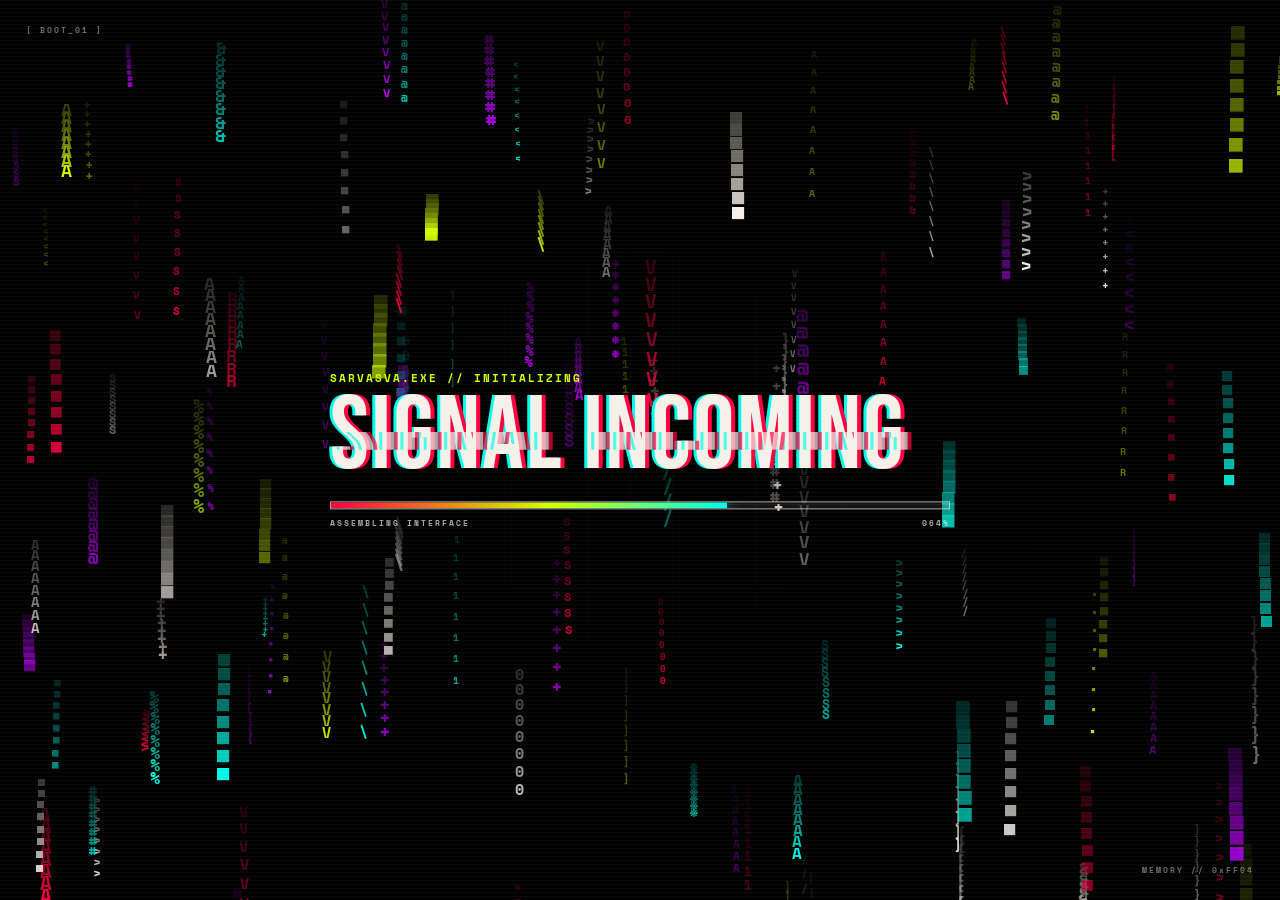
==== commit da91cace: "Made performance fixes" ====
--- a/Portfolio/index.html
+++ b/Portfolio/index.html
@@ -5,6 +5,8 @@
   <meta charset="UTF-8">
   <meta name="viewport" content="width=device-width, initial-scale=1.0">
   <title>SARVASVA :: PORTFOLIO</title>
+  <link rel="preconnect" href="https://fonts.googleapis.com">
+  <link rel="preconnect" href="https://fonts.gstatic.com" crossorigin>
   <link
     href="https://fonts.googleapis.com/css2?family=Bebas+Neue&family=Space+Mono:wght@400;700&family=Space+Grotesk:wght@400;700;900&display=swap"
     rel="stylesheet">
@@ -43,6 +45,8 @@
       DETECTED</div>
   </div>
 
+  <button id="perfToggle" onclick="togglePerfMode()">PERF_MODE: OFF</button>
+  <canvas id="cursorTrailCanvas"></canvas>
   <div id="cDot"></div>
   <div id="cRing"></div>
   <canvas id="noiseCanvas"></canvas>
--- a/Portfolio/sarvasva_portfolio_v2.css
+++ b/Portfolio/sarvasva_portfolio_v2.css
@@ -213,6 +213,22 @@
     /* HIGH-IMPACT POSTER BACKGROUND MATCHING UPLOADED RETRO SAMPLES */
     body {
       background-color: var(--ink);
+      color: #ffffff;
+      /* Bright high contrast white */
+      font-family: 'Space Grotesk', sans-serif;
+      /* Clean readable body font */
+      overflow: hidden;
+      cursor: none;
+      width: 100%;
+      height: 100vh;
+    }
+
+    body::after {
+      content: '';
+      position: fixed;
+      inset: 0;
+      z-index: -2;
+      pointer-events: none;
       background-image:
         /* Subtle neon scan coordinates grid */
         linear-gradient(rgba(255, 0, 64, 0.03) 1px, transparent 1px),
@@ -224,22 +240,16 @@
         radial-gradient(circle at 80% 20%, rgba(191, 0, 255, 0.12), transparent 40%),
         /* User uploaded halftone dot layer overlay - blended in screen mode - faded for subtleness */
         linear-gradient(rgba(8, 8, 8, 0.94), rgba(8, 8, 8, 0.94)),
-        url('halftone_bg.png'),
+        url('halftone_bg.webp'),
         /* User uploaded fluid liquid background texture - faded for subtleness */
         linear-gradient(rgba(8, 8, 8, 0.92), rgba(8, 8, 8, 0.85)),
-        url('portfolio_bg.png');
+        url('portfolio_bg.webp');
       background-size: 50px 50px, 50px 50px, 100% 100%, 100% 100%, 100% 100%, 100% 100%, cover, cover, cover, cover;
       background-position: center;
       background-repeat: no-repeat;
-      background-attachment: fixed;
-      color: #ffffff;
-      /* Bright high contrast white */
-      font-family: 'Space Grotesk', sans-serif;
-      /* Clean readable body font */
-      overflow: hidden;
-      cursor: none;
-      width: 100%;
-      height: 100vh;
+      background-attachment: scroll;
+      will-change: transform;
+      transform: translate3d(0, 0, 0);
     }
 
     /* CYBER STICKER / DECORATIVE BADGE ELEMENTS */
@@ -303,6 +313,15 @@
       border: 2px solid rgba(245, 240, 232, 0.14);
       pointer-events: none;
       z-index: 9998;
+    }
+
+    #cursorTrailCanvas {
+      position: fixed;
+      inset: 0;
+      pointer-events: none;
+      z-index: 99998;
+      width: 100%;
+      height: 100%;
     }
 
     /* CURSOR */
@@ -573,7 +592,7 @@
       top: 23px;
       bottom: 36px;
       overflow-y: scroll;
-      scroll-snap-type: y mandatory;
+      scroll-behavior: smooth;
       -webkit-overflow-scrolling: touch;
       scrollbar-width: none
     }
@@ -585,7 +604,7 @@
     .snap-sec {
       min-height: calc(100vh - 59px);
       width: 100%;
-      scroll-snap-align: start;
+
       position: relative;
       overflow: hidden;
       display: flex;
@@ -1463,16 +1482,11 @@
 
     /* PROJECTS MASSIVE BOLD COLOR POP-OUT */
     .pc:hover {
-      background: var(--acid) !important;
+    
       transform: translate(-8px, -8px);
       box-shadow: 12px 12px 0 #000;
-      border-color: #000;
+
       z-index: 5;
-    }
-
-    .pc:hover * {
-      color: #000 !important;
-      border-color: #000 !important;
     }
 
     .pc:hover::before {
@@ -1493,18 +1507,16 @@
     }
 
     .p-rarity.epic {
-      color: var(--purple);
-      text-shadow: 0 0 8px var(--purple)
-    }
-
+      color: #bf00ff;
+      text-shadow: 0 0 8px #bf00ff;
+    }
     .p-rarity.rare {
-      color: var(--cyan);
-      text-shadow: 0 0 8px var(--cyan)
-    }
-
+      color: #00ffea;
+      text-shadow: 0 0 8px #00ffea;
+    }
     .p-rarity.uncommon {
-      color: var(--acid);
-      text-shadow: 0 0 8px var(--acid)
+      color: #d4ff00;
+      text-shadow: 0 0 8px #d4ff00;
     }
 
     .p-title {
@@ -2501,8 +2513,8 @@
 
     /* SCROLL-DRIVEN POSTER SPIRAL */
     #s4 {
-      height: calc((100vh - 59px) * 8.5);
-      min-height: 6200px;
+      height: calc((100vh - 59px) * 3.5);
+      min-height: 2500px;
       overflow: visible;
       display: block;
       --spiral-card-width: clamp(190px, 23vw, 310px);
@@ -2648,7 +2660,7 @@
       opacity: var(--spiral-opacity, 0) !important;
       transform: var(--spiral-transform, translate3d(0, 100vh, -500px)) var(--tilt-transform, translate3d(0,0,0)) !important;
       transform-origin: center;
-      transition: transform 0.12s cubic-bezier(0.25, 0.8, 0.25, 1), border-color .2s ease, box-shadow .2s ease, filter .2s ease, opacity .12s linear !important;
+      transition: border-color .2s ease, box-shadow .2s ease, filter .2s ease !important;
       will-change: transform, opacity;
       pointer-events: none;
       filter: saturate(.45) brightness(.65);
@@ -2674,7 +2686,7 @@
       border-color: var(--cyan);
       box-shadow: 0 0 0 1px var(--ink), 10px 10px 0 var(--cyan), 0 0 34px rgba(0, 255, 234, .22);
       filter: saturate(1.12) brightness(1.04);
-      transition: transform 0s, border-color .2s ease, box-shadow .2s ease, filter .2s ease, opacity .12s linear !important;
+      transition: border-color .2s ease, box-shadow .2s ease, filter .2s ease !important;
     }
 
     @keyframes spiralHintPulse {
@@ -2796,7 +2808,7 @@
       opacity: var(--section-item-opacity, 0) !important;
       transform: translate(-50%, -50%) var(--section-item-transform, translate3d(0, 90vh, -500px)) var(--tilt-transform, translate3d(0,0,0)) !important;
       transform-origin: center;
-      transition: transform 0.12s cubic-bezier(0.25, 0.8, 0.25, 1), opacity .12s linear, border-color .2s ease, box-shadow .2s ease, filter .2s ease !important;
+      transition: border-color .2s ease, box-shadow .2s ease, filter .2s ease !important;
       will-change: transform, opacity;
       pointer-events: none;
       overflow: auto;
@@ -2812,7 +2824,7 @@
     }
 
     .section-spiral-item:hover {
-      transition: transform 0s, opacity .12s linear, border-color .2s ease, box-shadow .2s ease, filter .2s ease !important;
+      transition: border-color .2s ease, box-shadow .2s ease, filter .2s ease !important;
     }
 
     .section-spiral-item.section-item-active {
@@ -2959,3 +2971,158 @@
   margin-top: -3px;
   will-change: transform, opacity;
 }
+
+/* --- MOBILE PERFORMANCE OPTIMIZATIONS --- */
+@media (max-width: 768px) {
+  /* Restore standard cursor */
+  body {
+    cursor: auto !important;
+  }
+
+  /* Simplify the multi-layer background (drop heavy 1.8MB PNG images) */
+  body::after {
+    background-image:
+      /* Subtle neon scan coordinates grid */
+      linear-gradient(rgba(255, 0, 64, 0.02) 1px, transparent 1px),
+      linear-gradient(90deg, rgba(255, 0, 64, 0.02) 1px, transparent 1px),
+      /* Coordinate glows */
+      radial-gradient(circle at 12% 18%, rgba(255, 0, 64, 0.12), transparent 45%),
+      radial-gradient(circle at 88% 78%, rgba(0, 255, 234, 0.12), transparent 50%),
+      radial-gradient(circle at 50% 50%, rgba(212, 255, 0, 0.06), transparent 55%),
+      radial-gradient(circle at 80% 20%, rgba(191, 0, 255, 0.08), transparent 40%) !important;
+    background-size: 40px 40px, 40px 40px, 100% 100%, 100% 100%, 100% 100%, 100% 100% !important;
+    will-change: auto !important; /* free memory if not transforming */
+  }
+
+  /* Disable expensive backdrop blurs globally for mobile scroll performance */
+  *,
+  .aleft,
+  .aright,
+  .stc,
+  .sk,
+  .pc-link,
+  .speak-card,
+  .section-spiral-item {
+    backdrop-filter: none !important;
+    -webkit-backdrop-filter: none !important;
+  }
+
+  /* Increase opacity on panels to ensure text contrast without backdrop blur */
+  .aleft,
+  .aright,
+  .stc,
+  .sk,
+  .pc-link,
+  .speak-card,
+  .section-spiral-item {
+    background: rgba(8, 8, 8, 0.95) !important;
+  }
+
+  /* Hide raw blur-filter animation elements which cause severe mobile repaint lag */
+  .glow-blob {
+    display: none !important;
+    animation: none !important;
+  }
+
+  /* Hide cursor dot/ring just in case styling bypass fails */
+  #cDot,
+  #cRing {
+    display: none !important;
+  }
+
+  /* Optimize layout performance on mobile viewports */
+  .section-spiral-item {
+    will-change: transform, opacity !important;
+  }
+}
+
+/* --- ADVANCED CSS PERFORMANCE OPTIONS --- */
+
+/* CSS Keyframes Noise Overlay Animation */
+#noiseCanvas {
+  position: fixed;
+  /* Make overlay slightly larger than viewport to prevent white edges during translate */
+  top: -20px;
+  left: -20px;
+  width: calc(100% + 40px);
+  height: calc(100% + 40px);
+  pointer-events: none;
+  z-index: 9000;
+  opacity: .06;
+  animation: noisePlay 0.2s steps(4) infinite;
+}
+
+@keyframes noisePlay {
+  0% { transform: translate(0, 0); }
+  10% { transform: translate(-3px, -3px); }
+  20% { transform: translate(-6px, 3px); }
+  30% { transform: translate(3px, -6px); }
+  40% { transform: translate(-3px, 6px); }
+  50% { transform: translate(-6px, 3px); }
+  60% { transform: translate(6px, -3px); }
+  70% { transform: translate(3px, 3px); }
+  80% { transform: translate(-6px, -6px); }
+  90% { transform: translate(3px, 6px); }
+  100% { transform: translate(0, 0); }
+}
+
+/* Performance Mode Toggle Button Style */
+#perfToggle {
+  position: fixed;
+  top: 0;
+  right: 0;
+  z-index: 99999;
+  height: 23px;
+  line-height: 20px;
+  background: #000;
+  color: #fff;
+  border: none;
+  border-left: 2px solid rgba(245, 240, 232, 0.2);
+  border-bottom: 2px solid rgba(245, 240, 232, 0.2);
+  font-family: 'Space Mono', monospace;
+  font-size: 9px;
+  font-weight: 700;
+  padding: 0 12px;
+  cursor: pointer;
+  text-transform: uppercase;
+  letter-spacing: 1px;
+  transition: all 0.15s ease;
+}
+
+#perfToggle:hover {
+  background: var(--hot);
+  color: #fff;
+}
+
+#perfToggle.active {
+  background: var(--acid);
+  color: #000;
+  border-left-color: #000;
+  border-bottom-color: #000;
+}
+
+/* Performance Mode Overrides (General) */
+.perf-mode * {
+  backdrop-filter: none !important;
+  -webkit-backdrop-filter: none !important;
+}
+
+.perf-mode .aleft,
+.perf-mode .aright,
+.perf-mode .stc,
+.perf-mode .sk,
+.perf-mode .pc-link,
+.perf-mode .speak-card,
+.perf-mode .section-spiral-item {
+  background: rgba(8, 8, 8, 0.95) !important;
+}
+
+.perf-mode .spiral-dots-container,
+.perf-mode .spiral-dot {
+  display: none !important;
+}
+
+.perf-mode .glow-blob {
+  display: none !important;
+  animation: none !important;
+}
